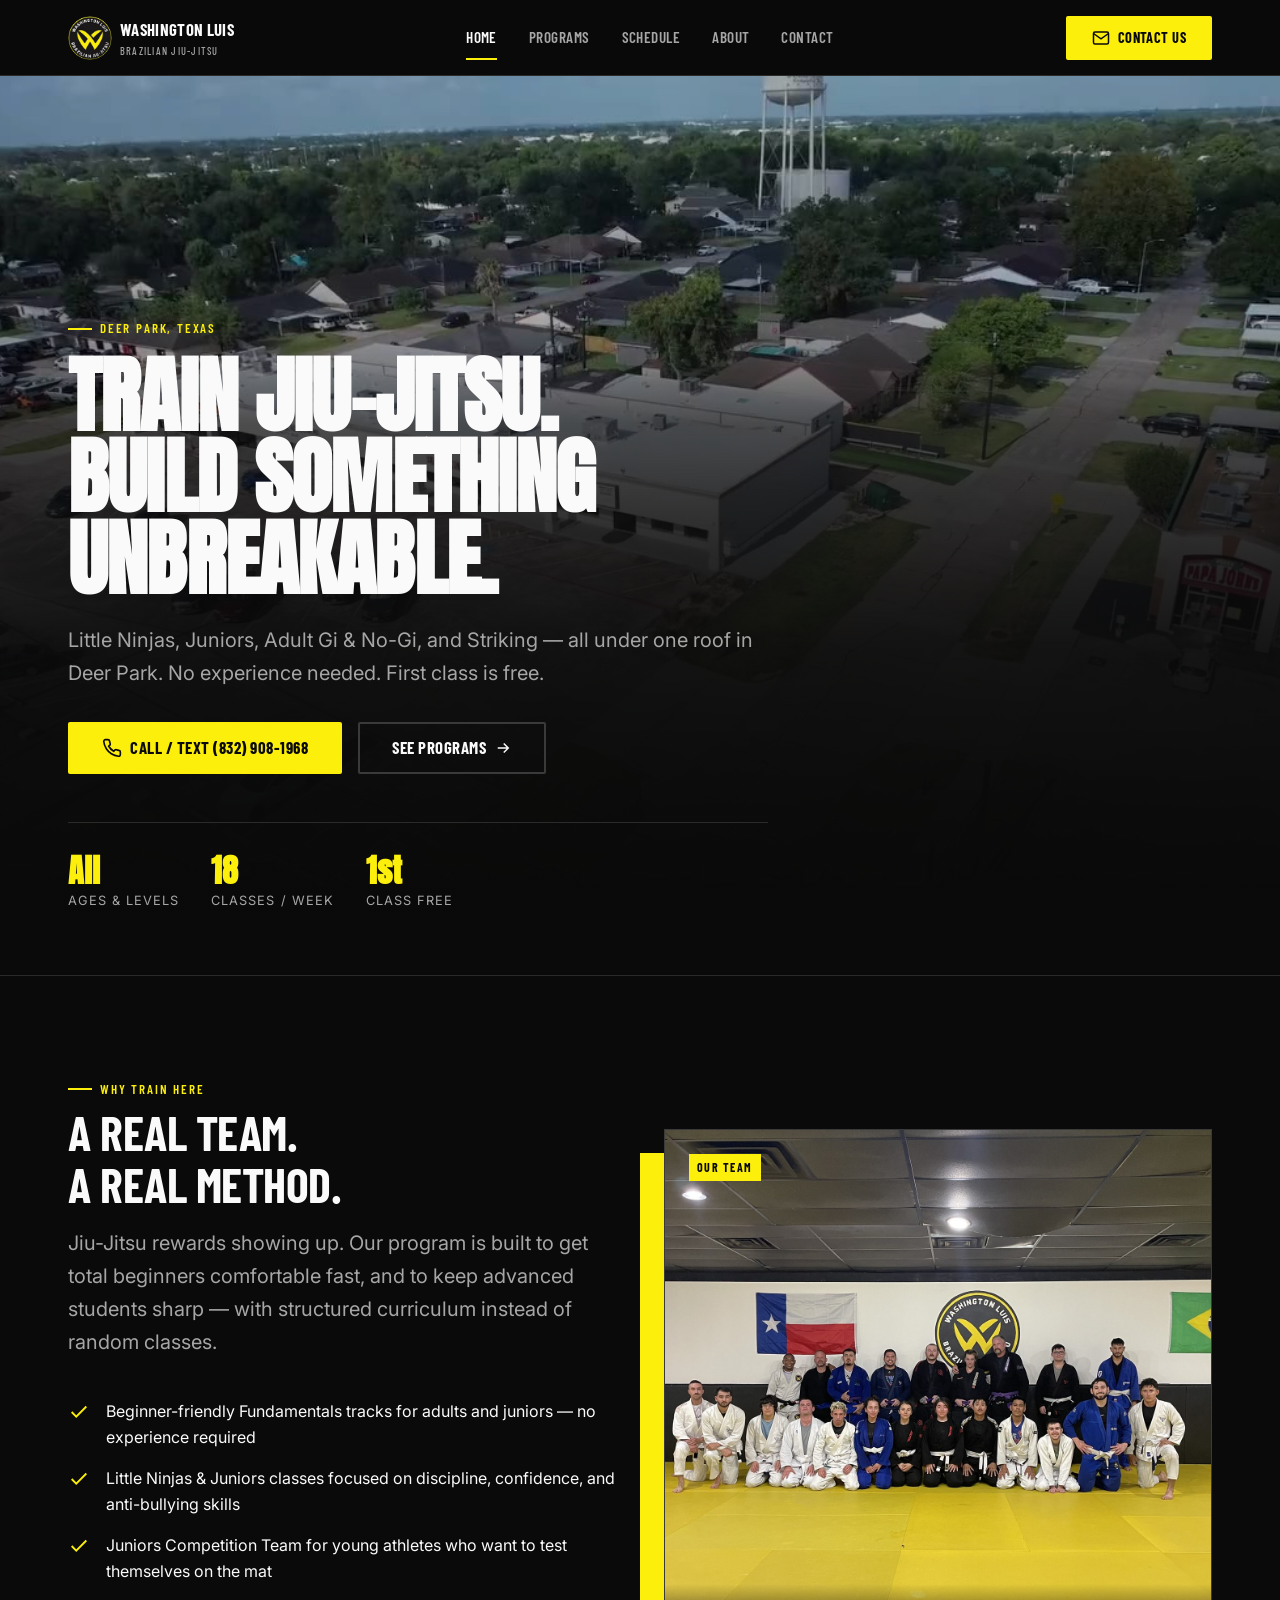
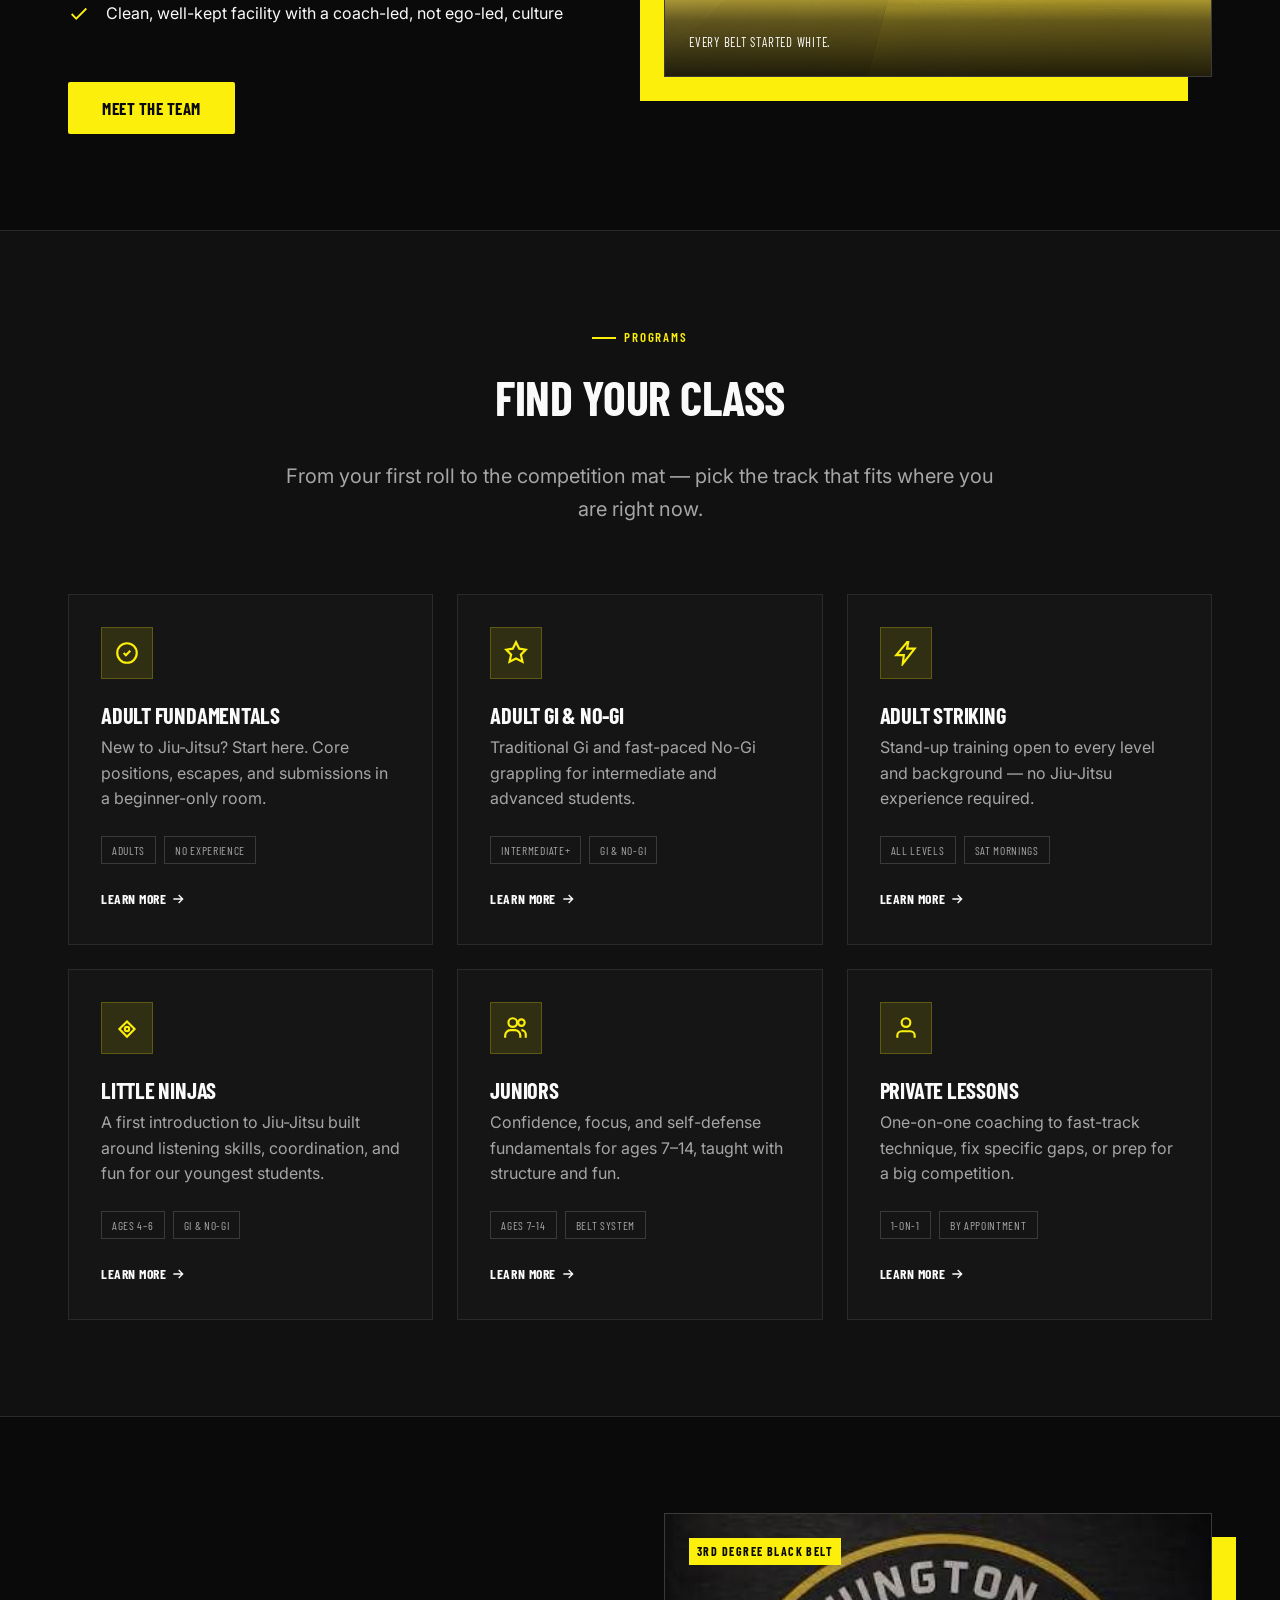
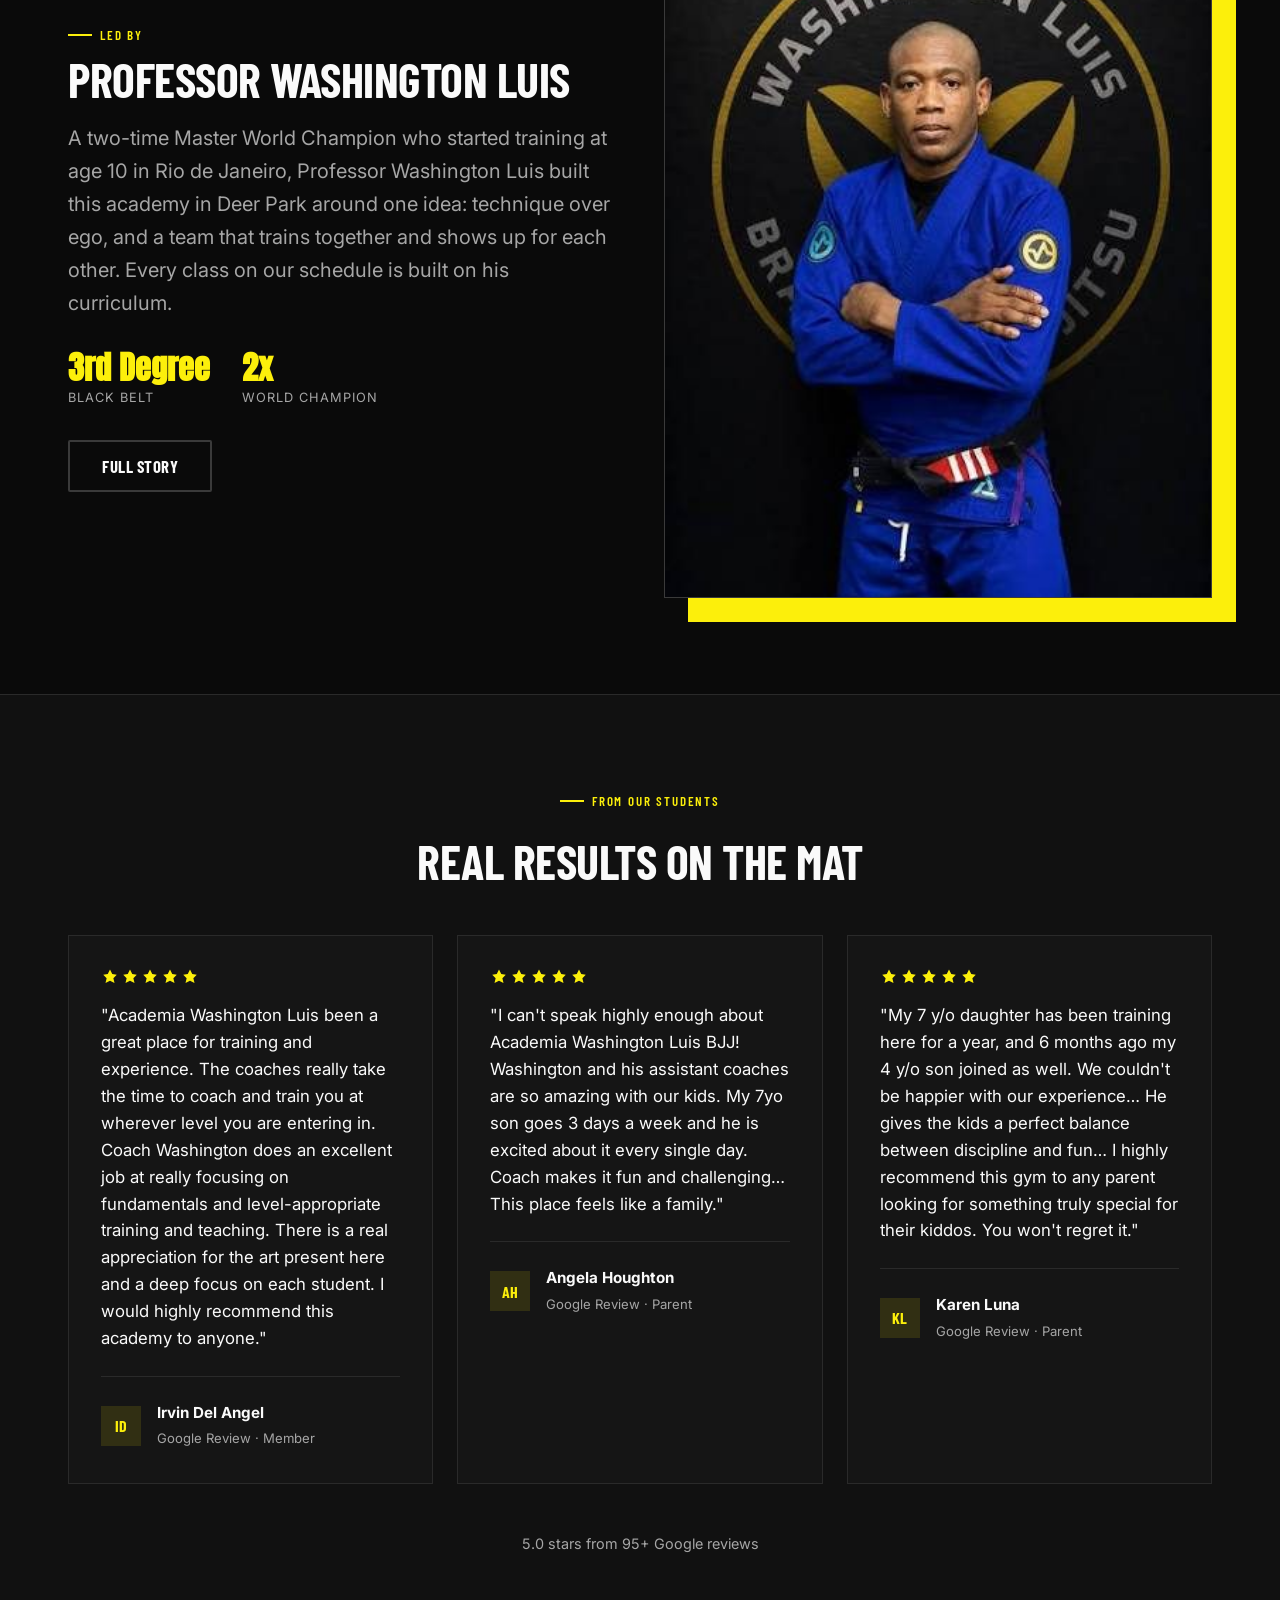
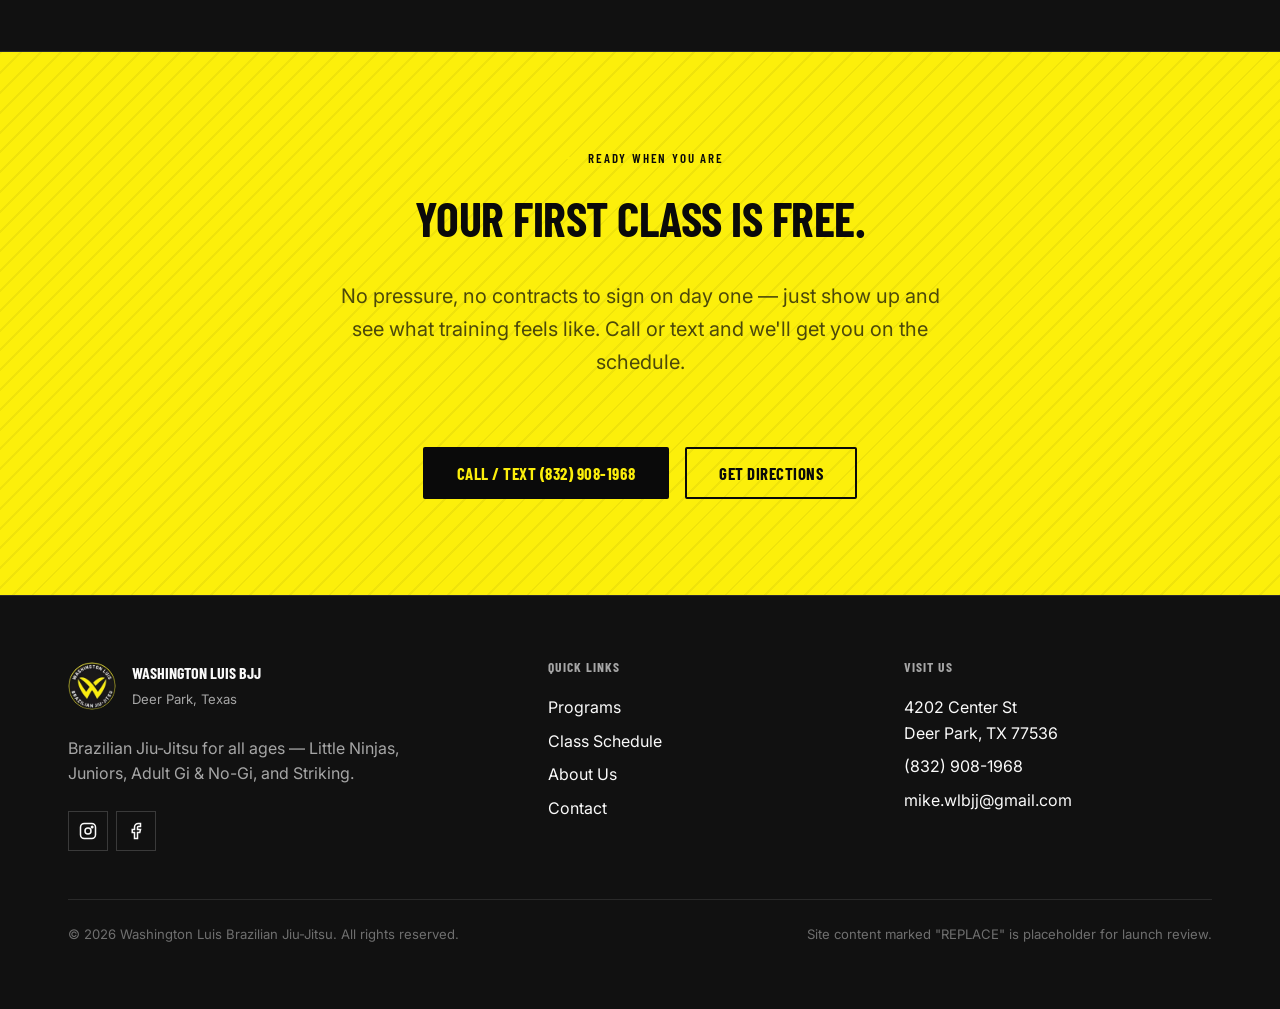
==== index.html @ 71bfc99d "Update site-wide contact info to new phone/email Replace (346) 614-1346 and washingtonluisbjj@gmail." ====
<!doctype html>
<html lang="en">
<head>
<meta charset="UTF-8">
<meta name="viewport" content="width=device-width, initial-scale=1">
<title>Washington Luis Brazilian Jiu-Jitsu | Deer Park, TX</title>
<meta name="description" content="Brazilian Jiu-Jitsu for all ages in Deer Park, TX. Little Ninjas, Juniors, Adult Gi &amp; No-Gi, and Striking. Your first class is free — call or text to reserve your spot.">
<meta property="og:title" content="Washington Luis Brazilian Jiu-Jitsu | Deer Park, TX">
<meta property="og:description" content="Real technique, real community. Little Ninjas, Juniors, Adult Gi &amp; No-Gi, and Striking in Deer Park, TX.">
<meta property="og:type" content="website">
<meta property="og:image" content="assets/og-image.jpg">
<meta name="twitter:card" content="summary_large_image">
<link rel="icon" href="assets/favicon.ico" sizes="any">
<link rel="icon" type="image/png" sizes="32x32" href="assets/favicon-32x32.png">
<link rel="icon" type="image/png" sizes="16x16" href="assets/favicon-16x16.png">
<link rel="apple-touch-icon" href="assets/apple-touch-icon.png">
<link rel="manifest" href="site.webmanifest">
<link rel="preconnect" href="https://fonts.googleapis.com">
<link rel="preconnect" href="https://fonts.gstatic.com" crossorigin>
<link rel="stylesheet" href="css/styles.css?v=17">
<script type="application/ld+json">
{
  "@context": "https://schema.org",
  "@type": "SportsActivityLocation",
  "additionalType": "https://schema.org/ExerciseGym",
  "name": "Washington Luis Brazilian Jiu-Jitsu",
  "image": "https://www.washingtonluisbjj.com/assets/og-image.jpg",
  "url": "https://www.washingtonluisbjj.com/",
  "telephone": "+1-832-908-1968",
  "email": "mike.wlbjj@gmail.com",
  "priceRange": "$$",
  "address": {
    "@type": "PostalAddress",
    "streetAddress": "4202 Center St",
    "addressLocality": "Deer Park",
    "addressRegion": "TX",
    "postalCode": "77536",
    "addressCountry": "US"
  },
  "sameAs": []
}
</script>
<!-- GA4 ANALYTICS: add your Measurement ID and uncomment to activate.
<script async src="https://www.googletagmanager.com/gtag/js?id=G-XXXXXXXXXX"></script>
<script>
  window.dataLayer = window.dataLayer || [];
  function gtag(){dataLayer.push(arguments);}
  gtag('js', new Date());
  gtag('config', 'G-XXXXXXXXXX');
</script>
-->
</head>
<body>
<a class="skip-link" href="#main">Skip to content</a>

<!-- ============ HEADER ============ -->
<header class="site-header">
  <div class="container">
    <a class="brand" href="index.html">
      <img src="assets/logo-nav.png" alt="Washington Luis Brazilian Jiu-Jitsu logo">
      <span>Washington Luis<span class="brand-sub">Brazilian Jiu-Jitsu</span></span>
    </a>

    <nav class="nav-links" aria-label="Primary">
      <a href="index.html">Home</a>
      <a href="programs.html">Programs</a>
      <a href="schedule.html">Schedule</a>
      <a href="about.html">About</a>
      <a href="contact.html">Contact</a>
    </nav>

    <div class="header-cta">
      <a class="btn btn-primary btn-sm" href="contact.html">
        <svg viewBox="0 0 24 24" fill="none" stroke="currentColor" stroke-width="2" width="18" height="18"><rect x="2" y="4" width="20" height="16" rx="2"/><path d="m22 6-10 7L2 6"/></svg>
        Contact Us
      </a>
    </div>

    <button class="nav-toggle" aria-label="Open menu" aria-expanded="false" aria-controls="mobile-nav">
      <svg viewBox="0 0 24 24" fill="none" stroke="currentColor" stroke-width="2" width="22" height="22"><line x1="4" y1="7" x2="20" y2="7"/><line x1="4" y1="12" x2="20" y2="12"/><line x1="4" y1="17" x2="20" y2="17"/></svg>
    </button>
  </div>
</header>

<nav class="mobile-nav" id="mobile-nav" aria-label="Mobile">
  <a href="index.html">Home</a>
  <a href="programs.html">Programs</a>
  <a href="schedule.html">Schedule</a>
  <a href="about.html">About</a>
  <a href="contact.html">Contact</a>
  <a class="btn btn-primary btn-block" href="tel:+18329081968">Call / Text Now</a>
</nav>

<main id="main">

  <!-- ============ HERO — full-bleed background video, above the fold ============ -->
  <section class="hero">
    <video
      id="hero-video"
      class="hero-video-el"
      autoplay
      muted
      loop
      playsinline
      preload="auto"
      poster="assets/hero-poster.jpg"
      aria-hidden="true">
      <source src="assets/hero-loop.mp4" type="video/mp4">
    </video>
    <div class="hero-tint" aria-hidden="true"></div>
    <div class="hero-scrim" aria-hidden="true"></div>

    <div class="container hero-inner">
      <div class="hero-copy">
        <span class="eyebrow">Deer Park, Texas</span>
        <h1 class="h-display">Train Jiu-Jitsu.<br>Build Something<br>Unbreakable.</h1>
        <p class="lede">Little Ninjas, Juniors, Adult Gi &amp; No-Gi, and Striking — all under one roof in Deer Park. No experience needed. First class is free.</p>
        <div class="hero-actions">
          <a class="btn btn-primary" href="tel:+18329081968">
            <svg viewBox="0 0 24 24" fill="none" stroke="currentColor" stroke-width="2" width="20" height="20"><path d="M22 16.92v3a2 2 0 0 1-2.18 2 19.79 19.79 0 0 1-8.63-3.07 19.5 19.5 0 0 1-6-6 19.79 19.79 0 0 1-3.07-8.67A2 2 0 0 1 4.11 2h3a2 2 0 0 1 2 1.72c.127.96.362 1.903.7 2.81a2 2 0 0 1-.45 2.11L8.09 9.91a16 16 0 0 0 6 6l1.27-1.27a2 2 0 0 1 2.11-.45c.907.338 1.85.573 2.81.7A2 2 0 0 1 22 16.92z"/></svg>
            Call / Text (832) 908-1968
          </a>
          <a class="btn btn-outline" href="programs.html">
            See Programs
            <svg viewBox="0 0 24 24" fill="none" stroke="currentColor" stroke-width="2" width="18" height="18"><path d="M5 12h14M13 6l6 6-6 6"/></svg>
          </a>
        </div>

        <div class="hero-trust">
          <div class="stat"><b>All</b><span>Ages &amp; Levels</span></div>
          <div class="stat"><b data-count="18">0</b><span>Classes / Week</span></div>
          <div class="stat"><b>1st</b><span>Class Free</span></div>
        </div>
      </div>
    </div>
  </section>

  <!-- ============ WHY WLBJJ ============ -->
  <section>
    <div class="container split">
      <div data-reveal>
        <span class="eyebrow">Why Train Here</span>
        <h2 class="h-section mt-2">A Real Team.<br>A Real Method.</h2>
        <p class="lede mt-3">Jiu-Jitsu rewards showing up. Our program is built to get total beginners comfortable fast, and to keep advanced students sharp — with structured curriculum instead of random classes.</p>
        <ul class="check-list mt-5">
          <li>
            <svg viewBox="0 0 24 24" fill="none" stroke="currentColor" stroke-width="2"><path d="M20 6L9 17l-5-5"/></svg>
            <span>Beginner-friendly Fundamentals tracks for adults and juniors — no experience required</span>
          </li>
          <li>
            <svg viewBox="0 0 24 24" fill="none" stroke="currentColor" stroke-width="2"><path d="M20 6L9 17l-5-5"/></svg>
            <span>Little Ninjas &amp; Juniors classes focused on discipline, confidence, and anti-bullying skills</span>
          </li>
          <li>
            <svg viewBox="0 0 24 24" fill="none" stroke="currentColor" stroke-width="2"><path d="M20 6L9 17l-5-5"/></svg>
            <span>Juniors Competition Team for young athletes who want to test themselves on the mat</span>
          </li>
          <li>
            <svg viewBox="0 0 24 24" fill="none" stroke="currentColor" stroke-width="2"><path d="M20 6L9 17l-5-5"/></svg>
            <span>Clean, well-kept facility with a coach-led, not ego-led, culture</span>
          </li>
        </ul>
        <a class="btn btn-primary mt-6" href="about.html">Meet the Team</a>
      </div>

      <div class="hero-poster" data-reveal style="aspect-ratio:1/1;box-shadow:-24px 24px 0 0 var(--color-yellow);padding:0;overflow:hidden;">
        <img src="assets/adult-class-group.jpg" alt="The Washington Luis Brazilian Jiu-Jitsu team, students and coaches together on the mat" style="width:100%;height:100%;object-fit:cover;object-position:top center;">
        <span class="poster-tag" style="position:absolute;">Our Team</span>
        <span class="poster-caption" style="position:absolute;">Every belt started white.</span>
      </div>
    </div>
  </section>

  <!-- ============ PROGRAMS PREVIEW ============ -->
  <section class="section-alt">
    <div class="container">
      <div class="section-head center" data-reveal>
        <span class="eyebrow">Programs</span>
        <h2 class="h-section">Find Your Class</h2>
        <p class="lede">From your first roll to the competition mat — pick the track that fits where you are right now.</p>
      </div>

      <div class="card-grid cols-3" data-reveal-group>
        <article class="info-card" data-reveal>
          <div class="card-icon">
            <svg viewBox="0 0 24 24" fill="none" stroke="currentColor" stroke-width="2"><path d="M9 12l2 2 4-4"/><circle cx="12" cy="12" r="9"/></svg>
          </div>
          <h3 class="h-card">Adult Fundamentals</h3>
          <p>New to Jiu-Jitsu? Start here. Core positions, escapes, and submissions in a beginner-only room.</p>
          <div class="card-meta"><span class="tag">Adults</span><span class="tag">No Experience</span></div>
          <a class="card-link stretched" href="programs.html#adult-fundamentals">Learn more
            <svg viewBox="0 0 24 24" fill="none" stroke="currentColor" stroke-width="2"><path d="M5 12h14M13 6l6 6-6 6"/></svg>
          </a>
        </article>

        <article class="info-card" data-reveal>
          <div class="card-icon">
            <svg viewBox="0 0 24 24" fill="none" stroke="currentColor" stroke-width="2"><path d="M12 2l3 6 6 1-4.5 4.5L18 20l-6-3-6 3 1.5-6.5L3 9l6-1 3-6z"/></svg>
          </div>
          <h3 class="h-card">Adult Gi &amp; No-Gi</h3>
          <p>Traditional Gi and fast-paced No-Gi grappling for intermediate and advanced students.</p>
          <div class="card-meta"><span class="tag">Intermediate+</span><span class="tag">Gi &amp; No-Gi</span></div>
          <a class="card-link stretched" href="programs.html#adult">Learn more
            <svg viewBox="0 0 24 24" fill="none" stroke="currentColor" stroke-width="2"><path d="M5 12h14M13 6l6 6-6 6"/></svg>
          </a>
        </article>

        <article class="info-card" data-reveal>
          <div class="card-icon">
            <svg viewBox="0 0 24 24" fill="none" stroke="currentColor" stroke-width="2"><path d="M13 2L3 14h7l-1 8 11-14h-7l1-6z"/></svg>
          </div>
          <h3 class="h-card">Adult Striking</h3>
          <p>Stand-up training open to every level and background &mdash; no Jiu-Jitsu experience required.</p>
          <div class="card-meta"><span class="tag">All Levels</span><span class="tag">Sat Mornings</span></div>
          <a class="card-link stretched" href="programs.html#striking">Learn more
            <svg viewBox="0 0 24 24" fill="none" stroke="currentColor" stroke-width="2"><path d="M5 12h14M13 6l6 6-6 6"/></svg>
          </a>
        </article>

        <article class="info-card" data-reveal>
          <div class="card-icon">
            <svg viewBox="0 0 24 24" fill="none" stroke="currentColor" stroke-width="2"><path d="M12 20l-7-7 7-7 7 7-7 7z"/><circle cx="12" cy="13" r="2"/></svg>
          </div>
          <h3 class="h-card">Little Ninjas</h3>
          <p>A first introduction to Jiu-Jitsu built around listening skills, coordination, and fun for our youngest students.</p>
          <div class="card-meta"><span class="tag">Ages 4&ndash;6</span><span class="tag">Gi &amp; No-Gi</span></div>
          <a class="card-link stretched" href="programs.html#little-ninjas">Learn more
            <svg viewBox="0 0 24 24" fill="none" stroke="currentColor" stroke-width="2"><path d="M5 12h14M13 6l6 6-6 6"/></svg>
          </a>
        </article>

        <article class="info-card" data-reveal>
          <div class="card-icon">
            <svg viewBox="0 0 24 24" fill="none" stroke="currentColor" stroke-width="2"><circle cx="9" cy="7" r="4"/><circle cx="17" cy="7" r="3"/><path d="M2 21v-2a5 5 0 0 1 5-5h4a5 5 0 0 1 5 5v2"/><path d="M17 14a4 4 0 0 1 4 4v3"/></svg>
          </div>
          <h3 class="h-card">Juniors</h3>
          <p>Confidence, focus, and self-defense fundamentals for ages 7&ndash;14, taught with structure and fun.</p>
          <div class="card-meta"><span class="tag">Ages 7&ndash;14</span><span class="tag">Belt System</span></div>
          <a class="card-link stretched" href="programs.html#juniors">Learn more
            <svg viewBox="0 0 24 24" fill="none" stroke="currentColor" stroke-width="2"><path d="M5 12h14M13 6l6 6-6 6"/></svg>
          </a>
        </article>

        <article class="info-card" data-reveal>
          <div class="card-icon">
            <svg viewBox="0 0 24 24" fill="none" stroke="currentColor" stroke-width="2"><path d="M20 21v-2a4 4 0 0 0-4-4H8a4 4 0 0 0-4 4v2"/><circle cx="12" cy="7" r="4"/></svg>
          </div>
          <h3 class="h-card">Private Lessons</h3>
          <p>One-on-one coaching to fast-track technique, fix specific gaps, or prep for a big competition.</p>
          <div class="card-meta"><span class="tag">1-on-1</span><span class="tag">By Appointment</span></div>
          <a class="card-link stretched" href="programs.html#private">Learn more
            <svg viewBox="0 0 24 24" fill="none" stroke="currentColor" stroke-width="2"><path d="M5 12h14M13 6l6 6-6 6"/></svg>
          </a>
        </article>
      </div>
    </div>
  </section>

  <!-- ============ INSTRUCTOR SPOTLIGHT ============ -->
  <section>
    <div class="container split reverse">
      <div class="hero-poster" data-reveal style="aspect-ratio:4/5;box-shadow:24px 24px 0 0 var(--color-yellow);padding:0;overflow:hidden;">
        <img src="assets/instructor-washington-luis.jpg" alt="Professor Washington Luis, head instructor and founder of Washington Luis Brazilian Jiu-Jitsu" style="width:100%;height:100%;object-fit:cover;object-position:top center;">
        <span class="poster-tag" style="position:absolute;">3rd Degree Black Belt</span>
      </div>
      <div data-reveal>
        <span class="eyebrow">Led By</span>
        <h2 class="h-section mt-2">Professor Washington Luis</h2>
        <p class="lede mt-3">A two-time Master World Champion who started training at age 10 in Rio de Janeiro, Professor Washington Luis built this academy in Deer Park around one idea: technique over ego, and a team that trains together and shows up for each other. Every class on our schedule is built on his curriculum.</p>
        <div class="hero-trust" style="border-top:none;padding-top:0;margin-top:var(--space-5);">
          <div class="stat"><b>3rd Degree</b><span>Black Belt</span></div>
          <div class="stat"><b>2x</b><span>World Champion</span></div>
        </div>
        <a class="btn btn-outline mt-5" href="about.html">Full Story</a>
      </div>
    </div>
  </section>

  <!-- ============ TESTIMONIALS ============ -->
  <section class="section-alt">
    <div class="container">
      <div class="section-head center" data-reveal>
        <span class="eyebrow">From Our Students</span>
        <h2 class="h-section">Real Results On The Mat</h2>
      </div>

      <div class="card-grid cols-3" data-reveal-group>
        <div class="testimonial" data-reveal>
          <div class="stars" aria-hidden="true">
            <svg viewBox="0 0 24 24" fill="currentColor"><path d="M12 2l3 6 6 1-4.5 4.5L18 20l-6-3-6 3 1.5-6.5L3 9l6-1 3-6z"/></svg>
            <svg viewBox="0 0 24 24" fill="currentColor"><path d="M12 2l3 6 6 1-4.5 4.5L18 20l-6-3-6 3 1.5-6.5L3 9l6-1 3-6z"/></svg>
            <svg viewBox="0 0 24 24" fill="currentColor"><path d="M12 2l3 6 6 1-4.5 4.5L18 20l-6-3-6 3 1.5-6.5L3 9l6-1 3-6z"/></svg>
            <svg viewBox="0 0 24 24" fill="currentColor"><path d="M12 2l3 6 6 1-4.5 4.5L18 20l-6-3-6 3 1.5-6.5L3 9l6-1 3-6z"/></svg>
            <svg viewBox="0 0 24 24" fill="currentColor"><path d="M12 2l3 6 6 1-4.5 4.5L18 20l-6-3-6 3 1.5-6.5L3 9l6-1 3-6z"/></svg>
          </div>
          <blockquote>"Academia Washington Luis been a great place for training and experience. The coaches really take the time to coach and train you at wherever level you are entering in. Coach Washington does an excellent job at really focusing on fundamentals and level-appropriate training and teaching. There is a real appreciation for the art present here and a deep focus on each student. I would highly recommend this academy to anyone."</blockquote>
          <div class="author">
            <div class="avatar">ID</div>
            <div><b>Irvin Del Angel</b><span>Google Review &middot; Member</span></div>
          </div>
        </div>

        <div class="testimonial" data-reveal>
          <div class="stars" aria-hidden="true">
            <svg viewBox="0 0 24 24" fill="currentColor"><path d="M12 2l3 6 6 1-4.5 4.5L18 20l-6-3-6 3 1.5-6.5L3 9l6-1 3-6z"/></svg>
            <svg viewBox="0 0 24 24" fill="currentColor"><path d="M12 2l3 6 6 1-4.5 4.5L18 20l-6-3-6 3 1.5-6.5L3 9l6-1 3-6z"/></svg>
            <svg viewBox="0 0 24 24" fill="currentColor"><path d="M12 2l3 6 6 1-4.5 4.5L18 20l-6-3-6 3 1.5-6.5L3 9l6-1 3-6z"/></svg>
            <svg viewBox="0 0 24 24" fill="currentColor"><path d="M12 2l3 6 6 1-4.5 4.5L18 20l-6-3-6 3 1.5-6.5L3 9l6-1 3-6z"/></svg>
            <svg viewBox="0 0 24 24" fill="currentColor"><path d="M12 2l3 6 6 1-4.5 4.5L18 20l-6-3-6 3 1.5-6.5L3 9l6-1 3-6z"/></svg>
          </div>
          <blockquote>"I can't speak highly enough about Academia Washington Luis BJJ! Washington and his assistant coaches are so amazing with our kids. My 7yo son goes 3 days a week and he is excited about it every single day. Coach makes it fun and challenging&hellip; This place feels like a family."</blockquote>
          <div class="author">
            <div class="avatar">AH</div>
            <div><b>Angela Houghton</b><span>Google Review &middot; Parent</span></div>
          </div>
        </div>

        <div class="testimonial" data-reveal>
          <div class="stars" aria-hidden="true">
            <svg viewBox="0 0 24 24" fill="currentColor"><path d="M12 2l3 6 6 1-4.5 4.5L18 20l-6-3-6 3 1.5-6.5L3 9l6-1 3-6z"/></svg>
            <svg viewBox="0 0 24 24" fill="currentColor"><path d="M12 2l3 6 6 1-4.5 4.5L18 20l-6-3-6 3 1.5-6.5L3 9l6-1 3-6z"/></svg>
            <svg viewBox="0 0 24 24" fill="currentColor"><path d="M12 2l3 6 6 1-4.5 4.5L18 20l-6-3-6 3 1.5-6.5L3 9l6-1 3-6z"/></svg>
            <svg viewBox="0 0 24 24" fill="currentColor"><path d="M12 2l3 6 6 1-4.5 4.5L18 20l-6-3-6 3 1.5-6.5L3 9l6-1 3-6z"/></svg>
            <svg viewBox="0 0 24 24" fill="currentColor"><path d="M12 2l3 6 6 1-4.5 4.5L18 20l-6-3-6 3 1.5-6.5L3 9l6-1 3-6z"/></svg>
          </div>
          <blockquote>"My 7 y/o daughter has been training here for a year, and 6 months ago my 4 y/o son joined as well. We couldn't be happier with our experience&hellip; He gives the kids a perfect balance between discipline and fun&hellip; I highly recommend this gym to any parent looking for something truly special for their kiddos. You won't regret it."</blockquote>
          <div class="author">
            <div class="avatar">KL</div>
            <div><b>Karen Luna</b><span>Google Review &middot; Parent</span></div>
          </div>
        </div>
      </div>

      <div class="flex items-center gap-2 mt-6" style="justify-content:center;">
        <span class="text-muted" style="font-size:0.9rem;">5.0 stars from 95+ Google reviews</span>
      </div>
    </div>
  </section>

  <!-- ============ FINAL CTA ============ -->
  <section class="cta-band">
    <div class="container section-head center" data-reveal>
      <span class="eyebrow" style="color:#0A0A0A">Ready When You Are</span>
      <h2 class="h-section">Your First Class Is Free.</h2>
      <p class="lede">No pressure, no contracts to sign on day one — just show up and see what training feels like. Call or text and we'll get you on the schedule.</p>
      <div class="hero-actions" style="justify-content:center">
        <a class="btn btn-primary" href="tel:+18329081968">Call / Text (832) 908-1968</a>
        <a class="btn btn-outline" href="contact.html">Get Directions</a>
      </div>
    </div>
  </section>

</main>

<!-- ============ FOOTER ============ -->
<footer class="site-footer">
  <div class="container">
    <div class="footer-grid">
      <div>
        <div class="footer-brand">
          <img src="assets/logo-nav.png" alt="Washington Luis Brazilian Jiu-Jitsu logo">
          <div>
            <b>Washington Luis BJJ</b>
            <span>Deer Park, Texas</span>
          </div>
        </div>
        <p class="text-muted mt-4" style="max-width:36ch;">Brazilian Jiu-Jitsu for all ages — Little Ninjas, Juniors, Adult Gi &amp; No-Gi, and Striking.</p>
        <div class="social-row mt-4">
          <a href="https://www.instagram.com/academy_wlbjj/" target="_blank" rel="noopener" aria-label="Instagram"><svg viewBox="0 0 24 24" fill="none" stroke="currentColor" stroke-width="2"><rect x="2" y="2" width="20" height="20" rx="5"/><circle cx="12" cy="12" r="4"/><circle cx="17.5" cy="6.5" r="1"/></svg></a>
          <!-- REPLACE: link real Facebook profile -->
          <a href="#" aria-label="Facebook"><svg viewBox="0 0 24 24" fill="none" stroke="currentColor" stroke-width="2"><path d="M18 2h-3a5 5 0 0 0-5 5v3H7v4h3v8h4v-8h3l1-4h-4V7a1 1 0 0 1 1-1h3z"/></svg></a>
        </div>
      </div>

      <div class="footer-col">
        <h4>Quick Links</h4>
        <ul>
          <li><a href="programs.html">Programs</a></li>
          <li><a href="schedule.html">Class Schedule</a></li>
          <li><a href="about.html">About Us</a></li>
          <li><a href="contact.html">Contact</a></li>
        </ul>
      </div>

      <div class="footer-col">
        <h4>Visit Us</h4>
        <ul>
          <li>4202 Center St<br>Deer Park, TX 77536</li>
          <li><a href="tel:+18329081968">(832) 908-1968</a></li>
          <li><a href="mailto:mike.wlbjj@gmail.com">mike.wlbjj@gmail.com</a></li>
        </ul>
      </div>
    </div>

    <div class="footer-bottom">
      <span>&copy; <span id="year">2026</span> Washington Luis Brazilian Jiu-Jitsu. All rights reserved.</span>
      <span>Site content marked "REPLACE" is placeholder for launch review.</span>
    </div>
  </div>
</footer>

<div class="mobile-cta-bar">
  <a href="tel:+18329081968">
    <svg viewBox="0 0 24 24" fill="none" stroke="currentColor" stroke-width="2" width="18" height="18"><path d="M22 16.92v3a2 2 0 0 1-2.18 2 19.79 19.79 0 0 1-8.63-3.07 19.5 19.5 0 0 1-6-6 19.79 19.79 0 0 1-3.07-8.67A2 2 0 0 1 4.11 2h3a2 2 0 0 1 2 1.72c.127.96.362 1.903.7 2.81a2 2 0 0 1-.45 2.11L8.09 9.91a16 16 0 0 0 6 6l1.27-1.27a2 2 0 0 1 2.11-.45c.907.338 1.85.573 2.81.7A2 2 0 0 1 22 16.92z"/></svg>
    Call
  </a>
  <a class="is-primary" href="sms:+18329081968">
    <svg viewBox="0 0 24 24" fill="none" stroke="currentColor" stroke-width="2" width="18" height="18"><path d="M21 15a2 2 0 0 1-2 2H7l-4 4V5a2 2 0 0 1 2-2h14a2 2 0 0 1 2 2z"/></svg>
    Text Us
  </a>
</div>

<script src="js/main.js?v=8"></script>
</body>
</html>
---- css/styles.css ----
/* ==========================================================================
   Washington Luis Brazilian Jiu-Jitsu — Design System
   Style: Poster Editorial (near-black + brand yellow + warm white)
   Brand colors sampled directly from the client's logo
   ========================================================================== */

@import url('https://fonts.googleapis.com/css2?family=Anton&family=Barlow+Condensed:wght@500;600;700&family=Inter:wght@400;500;600;700&display=swap');

:root {
  /* --- Brand (sampled from logo) --- */
  --color-yellow: #FCEF0B;
  --color-yellow-hover: #E0D400;
  --color-yellow-soft: rgba(252, 239, 11, 0.12);
  --color-yellow-soft-strong: rgba(252, 239, 11, 0.22);

  /* --- Neutrals --- */
  --color-bg: #0A0A0A;
  --color-bg-alt: #111111;
  --color-card: #151515;
  --color-card-hover: #1B1B1B;
  --color-border: #2A2A2A;
  --color-border-strong: #3A3A3A;
  --color-fg: #FAFAFA;
  --color-fg-muted: #A6A6A6;
  --color-fg-faint: #6F6F6F;
  --color-white: #FFFFFF;

  /* --- Semantic --- */
  --color-destructive: #EF4444;
  --color-success: #22C55E;

  /* --- Typography --- */
  --font-display: 'Anton', 'Arial Narrow', sans-serif;
  --font-heading: 'Barlow Condensed', 'Arial Narrow', sans-serif;
  --font-body: 'Inter', -apple-system, BlinkMacSystemFont, sans-serif;

  /* --- Spacing (standard density) --- */
  --space-1: 4px;
  --space-2: 8px;
  --space-3: 16px;
  --space-4: 24px;
  --space-5: 32px;
  --space-6: 48px;
  --space-7: 64px;
  --space-8: 96px;

  /* --- Radius (poster-sharp, minimal rounding) --- */
  --radius-sm: 2px;
  --radius-md: 4px;

  /* --- Motion --- */
  --ease-out: cubic-bezier(0.16, 1, 0.3, 1);
  --duration-fast: 180ms;
  --duration-base: 280ms;
  --duration-slow: 400ms;

  /* --- Layout --- */
  --container-max: 1240px;
  --header-h: 76px;
}

/* ==========================================================================
   Reset / base
   ========================================================================== */

*, *::before, *::after { box-sizing: border-box; }
html { scroll-behavior: smooth; }
@media (prefers-reduced-motion: reduce) {
  html { scroll-behavior: auto; }
  *, *::before, *::after {
    animation-duration: 0.01ms !important;
    animation-iteration-count: 1 !important;
    transition-duration: 0.01ms !important;
    scroll-behavior: auto !important;
  }
}

body {
  margin: 0;
  background: var(--color-bg);
  color: var(--color-fg);
  font-family: var(--font-body);
  font-size: 16px;
  line-height: 1.6;
  -webkit-font-smoothing: antialiased;
}

img { max-width: 100%; display: block; }
a { color: inherit; text-decoration: none; }
ul { list-style: none; margin: 0; padding: 0; }
button { font: inherit; cursor: pointer; }

h1, h2, h3, h4 {
  margin: 0;
  font-family: var(--font-heading);
  font-weight: 700;
  line-height: 1.08;
  letter-spacing: -0.01em;
}

.container {
  width: 100%;
  max-width: var(--container-max);
  margin-inline: auto;
  padding-inline: var(--space-4);
}

@media (min-width: 768px) {
  .container { padding-inline: var(--space-6); }
}

section { padding-block: var(--space-7); }
@media (min-width: 1024px) { section { padding-block: var(--space-8); } }

/* Focus visibility — never remove */
:focus-visible {
  outline: 2px solid var(--color-yellow);
  outline-offset: 2px;
}

/* ==========================================================================
   Typography scale
   ========================================================================== */

.eyebrow {
  display: inline-flex;
  align-items: center;
  gap: var(--space-2);
  font-family: var(--font-heading);
  font-weight: 600;
  font-size: 13px;
  letter-spacing: 0.14em;
  text-transform: uppercase;
  color: var(--color-yellow);
}
.eyebrow::before {
  content: '';
  width: 24px;
  height: 2px;
  background: var(--color-yellow);
}

.h-display {
  font-family: var(--font-display);
  text-transform: uppercase;
  letter-spacing: -0.01em;
  font-size: clamp(2.6rem, 6vw + 1rem, 5.2rem);
  line-height: 0.98;
}

.h-section {
  font-size: clamp(1.9rem, 3.2vw + 1rem, 3rem);
  text-transform: uppercase;
}

.h-card {
  font-size: 1.4rem;
  text-transform: uppercase;
}

.lede {
  font-size: clamp(1.05rem, 1.2vw + 0.6rem, 1.25rem);
  color: var(--color-fg-muted);
  max-width: 58ch;
  line-height: 1.65;
}

.text-muted { color: var(--color-fg-muted); }

/* ==========================================================================
   Buttons
   ========================================================================== */

.btn {
  display: inline-flex;
  align-items: center;
  justify-content: center;
  gap: var(--space-2);
  min-height: 52px;
  padding: 0 var(--space-5);
  font-family: var(--font-heading);
  font-weight: 700;
  font-size: 1.05rem;
  text-transform: uppercase;
  letter-spacing: 0.03em;
  border-radius: var(--radius-sm);
  border: 2px solid transparent;
  transition: transform var(--duration-fast) var(--ease-out),
              background-color var(--duration-fast) var(--ease-out),
              border-color var(--duration-fast) var(--ease-out),
              color var(--duration-fast) var(--ease-out),
              box-shadow var(--duration-fast) var(--ease-out);
  cursor: pointer;
  white-space: nowrap;
}
.btn:active { transform: translateY(1px); }

.btn-primary {
  background: var(--color-yellow);
  color: #0A0A0A;
  border-color: var(--color-yellow);
}
.btn-primary:hover {
  background: var(--color-yellow-hover);
  border-color: var(--color-yellow-hover);
  transform: translateY(-2px);
  box-shadow: 0 10px 24px rgba(252, 239, 11, 0.22);
}

.btn-outline {
  background: transparent;
  color: var(--color-fg);
  border-color: var(--color-border-strong);
}
.btn-outline:hover {
  border-color: var(--color-yellow);
  color: var(--color-yellow);
  transform: translateY(-2px);
}

.btn-sm { min-height: 44px; padding: 0 var(--space-4); font-size: 0.9rem; }
.btn-block { width: 100%; }

/* ==========================================================================
   Header / Nav
   ========================================================================== */

.site-header {
  position: sticky;
  top: 0;
  z-index: 100;
  height: var(--header-h);
  display: flex;
  align-items: center;
  background: rgba(10, 10, 10, 0.88);
  backdrop-filter: blur(10px);
  -webkit-backdrop-filter: blur(10px);
  border-bottom: 1px solid var(--color-border);
  transition: background-color var(--duration-base) var(--ease-out);
}

.site-header .container {
  display: flex;
  align-items: center;
  justify-content: space-between;
  gap: var(--space-4);
}

.brand {
  display: flex;
  align-items: center;
  gap: var(--space-2);
  font-family: var(--font-heading);
  font-weight: 700;
  font-size: 1.05rem;
  text-transform: uppercase;
  letter-spacing: 0.02em;
}
.brand img { width: 44px; height: 44px; border-radius: 50%; }
.brand .brand-sub { display: block; font-size: 0.65rem; color: var(--color-fg-muted); letter-spacing: 0.12em; font-weight: 500; }

.nav-links {
  display: none;
  align-items: center;
  gap: var(--space-5);
  font-family: var(--font-heading);
  font-weight: 600;
  font-size: 0.95rem;
  text-transform: uppercase;
  letter-spacing: 0.03em;
}
@media (min-width: 900px) { .nav-links { display: flex; } }

.nav-links a {
  position: relative;
  padding-block: var(--space-2);
  color: var(--color-fg-muted);
  transition: color var(--duration-fast) var(--ease-out);
}
.nav-links a:hover, .nav-links a[aria-current="page"] { color: var(--color-fg); }
.nav-links a::after {
  content: '';
  position: absolute;
  left: 0; right: 0; bottom: -2px;
  height: 2px;
  background: var(--color-yellow);
  transform: scaleX(0);
  transform-origin: left;
  transition: transform var(--duration-base) var(--ease-out);
}
.nav-links a:hover::after, .nav-links a[aria-current="page"]::after { transform: scaleX(1); }

.header-cta {
  display: none;
  align-items: center;
  gap: var(--space-3);
}
@media (min-width: 900px) { .header-cta { display: flex; } }

.nav-toggle {
  display: inline-flex;
  align-items: center;
  justify-content: center;
  width: 44px;
  height: 44px;
  background: transparent;
  border: 1px solid var(--color-border-strong);
  border-radius: var(--radius-sm);
  color: var(--color-fg);
}
@media (min-width: 900px) { .nav-toggle { display: none; } }

.mobile-nav {
  position: fixed;
  inset: var(--header-h) 0 0 0;
  z-index: 90;
  background: var(--color-bg);
  padding: var(--space-5) var(--space-4);
  display: flex;
  flex-direction: column;
  gap: var(--space-2);
  transform: translateX(100%);
  transition: transform var(--duration-base) var(--ease-out);
}
.mobile-nav.is-open { transform: translateX(0); }
.mobile-nav a {
  padding: var(--space-3) var(--space-2);
  font-family: var(--font-heading);
  font-size: 1.4rem;
  text-transform: uppercase;
  font-weight: 600;
  border-bottom: 1px solid var(--color-border);
}
.mobile-nav a[aria-current="page"] { color: var(--color-yellow); }
.mobile-nav .btn { margin-top: var(--space-4); }

/* Sticky mobile call bar — thumb-reachable primary CTA */
.mobile-cta-bar {
  position: fixed;
  left: 0; right: 0; bottom: 0;
  z-index: 95;
  display: flex;
  gap: 1px;
  background: var(--color-border);
  border-top: 1px solid var(--color-border);
}
@media (min-width: 900px) { .mobile-cta-bar { display: none; } }
.mobile-cta-bar a {
  flex: 1;
  display: flex;
  align-items: center;
  justify-content: center;
  gap: var(--space-2);
  min-height: 60px;
  background: var(--color-bg-alt);
  font-family: var(--font-heading);
  font-weight: 700;
  text-transform: uppercase;
  letter-spacing: 0.03em;
  font-size: 0.95rem;
}
.mobile-cta-bar a.is-primary { background: var(--color-yellow); color: #0A0A0A; }

/* ==========================================================================
   Hero
   ========================================================================== */

.hero {
  position: relative;
  min-height: 100vh;
  min-height: 100svh;
  display: flex;
  align-items: flex-end;
  overflow: hidden;
  background: #0A0A0A; /* shows instantly while the video buffers, and if it can't load at all */
  border-bottom: 1px solid var(--color-border);
  padding-block: 0; /* .hero-inner owns its own top/bottom spacing — the generic `section` rule would otherwise double it */
}

.hero-video-el {
  position: absolute;
  inset: 0;
  width: 100%;
  height: 100%;
  object-fit: cover;
  object-position: center 42%;
  z-index: 0;
  background: #0A0A0A;
}

/* Light overall tint for contrast — deliberately subtle so the video stays the focal element */
.hero-tint {
  position: absolute;
  inset: 0;
  z-index: 1;
  background: rgba(10, 10, 10, 0.16);
  pointer-events: none;
}

/* Scrim concentrated at the bottom, where the CTA sits, so the top ~2/3 of the video stays unobstructed */
.hero-scrim {
  position: absolute;
  inset: 0;
  z-index: 1;
  background: linear-gradient(
    180deg,
    rgba(10, 10, 10, 0) 0%,
    rgba(10, 10, 10, 0) 32%,
    rgba(10, 10, 10, 0.55) 66%,
    rgba(10, 10, 10, 1) 92%,
    rgba(10, 10, 10, 1) 100%
  );
  pointer-events: none;
}

.hero-inner {
  position: relative;
  z-index: 2;
  width: 100%;
  padding-top: var(--space-6);
  padding-bottom: var(--space-7);
}

.hero-copy {
  position: relative;
  z-index: 1;
  max-width: 700px;
}
/* Anchored to the text block's own height (not a % of viewport), so contrast holds
   on very tall mobile screens regardless of where the video's bright/dark areas land. */
.hero-copy::before {
  content: '';
  position: absolute;
  z-index: -1;
  left: -50vw;
  right: -50vw;
  top: -2.5rem;
  bottom: -3rem;
  background: linear-gradient(
    180deg,
    rgba(10, 10, 10, 0) 0%,
    rgba(10, 10, 10, 0.6) 22%,
    rgba(10, 10, 10, 0.88) 55%,
    rgba(10, 10, 10, 0.96) 100%
  );
  pointer-events: none;
}
.hero-copy .h-display { margin-top: var(--space-3); }
.hero-copy .lede { margin-top: var(--space-4); }

.hero-actions {
  display: flex;
  flex-wrap: wrap;
  gap: var(--space-3);
  margin-top: var(--space-5);
}

.hero-trust {
  display: flex;
  flex-wrap: wrap;
  gap: var(--space-5);
  margin-top: var(--space-6);
  padding-top: var(--space-5);
  border-top: 1px solid var(--color-border);
}
.hero-trust .stat b {
  display: block;
  font-family: var(--font-display);
  font-size: 2rem;
  color: var(--color-yellow);
  line-height: 1;
}
.hero-trust .stat span {
  display: block;
  margin-top: var(--space-1);
  font-size: 0.8rem;
  color: var(--color-fg-muted);
  text-transform: uppercase;
  letter-spacing: 0.08em;
}

/* Poster visual block — CSS-only "photo" substitute with depth */
.hero-poster {
  position: relative;
  aspect-ratio: 4 / 5;
  border: 1px solid var(--color-border-strong);
  background:
    repeating-linear-gradient(135deg, rgba(252,239,11,0.05) 0 2px, transparent 2px 10px),
    linear-gradient(155deg, #1B1B1B 0%, #0D0D0D 60%, #000 100%);
  display: flex;
  align-items: center;
  justify-content: center;
  box-shadow: 24px 24px 0 0 var(--color-yellow);
}
.hero-poster img {
  width: 62%;
  filter: drop-shadow(0 20px 40px rgba(0,0,0,0.6));
  transition: transform var(--duration-slow) var(--ease-out);
}
.hero-poster:hover img { transform: scale(1.05); }
.hero-poster .poster-tag {
  position: absolute;
  top: var(--space-4);
  left: var(--space-4);
  font-family: var(--font-heading);
  font-weight: 700;
  font-size: 0.75rem;
  letter-spacing: 0.12em;
  text-transform: uppercase;
  padding: var(--space-1) var(--space-2);
  background: var(--color-yellow);
  color: #0A0A0A;
}
.hero-poster .poster-caption {
  position: absolute;
  bottom: 0;
  left: 0;
  right: 0;
  font-family: var(--font-heading);
  text-transform: uppercase;
  font-size: 0.8rem;
  letter-spacing: 0.06em;
  color: #fff;
  background: linear-gradient(to top, rgba(0,0,0,0.85) 0%, rgba(0,0,0,0.55) 60%, transparent 100%);
  padding: var(--space-6) var(--space-4) var(--space-4);
}

/* ==========================================================================
   Cards — interactive program / info cards
   ========================================================================== */

.card-grid {
  display: grid;
  gap: var(--space-4);
  margin-top: var(--space-6);
  grid-template-columns: 1fr;
}
@media (min-width: 640px) { .card-grid { grid-template-columns: repeat(2, 1fr); } }
@media (min-width: 1024px) { .card-grid.cols-3 { grid-template-columns: repeat(3, 1fr); } }

.info-card {
  position: relative;
  background: var(--color-card);
  border: 1px solid var(--color-border);
  padding: var(--space-5);
  transition: transform var(--duration-base) var(--ease-out),
              border-color var(--duration-base) var(--ease-out),
              background-color var(--duration-base) var(--ease-out);
}
.info-card:hover,
.info-card:focus-within {
  transform: translateY(-6px);
  border-color: var(--color-yellow);
  background: var(--color-card-hover);
}

.info-card .card-icon {
  width: 52px;
  height: 52px;
  display: flex;
  align-items: center;
  justify-content: center;
  background: var(--color-yellow-soft);
  color: var(--color-yellow);
  border: 1px solid var(--color-yellow-soft-strong);
  transition: background-color var(--duration-base) var(--ease-out);
}
.info-card:hover .card-icon { background: var(--color-yellow); color: #0A0A0A; }
.info-card .card-icon svg { width: 26px; height: 26px; }

.info-card .h-card { margin-top: var(--space-4); }
.info-card p { margin-top: var(--space-2); color: var(--color-fg-muted); }

.info-card .card-meta {
  display: flex;
  flex-wrap: wrap;
  gap: var(--space-2);
  margin-top: var(--space-4);
}
.tag {
  font-family: var(--font-heading);
  font-size: 0.72rem;
  text-transform: uppercase;
  letter-spacing: 0.06em;
  padding: 4px 10px;
  border: 1px solid var(--color-border-strong);
  color: var(--color-fg-muted);
}

.info-card .card-link {
  display: inline-flex;
  align-items: center;
  gap: var(--space-1);
  margin-top: var(--space-4);
  font-family: var(--font-heading);
  font-weight: 700;
  font-size: 0.85rem;
  text-transform: uppercase;
  letter-spacing: 0.04em;
  color: var(--color-fg);
}
.info-card .card-link svg { width: 16px; height: 16px; transition: transform var(--duration-fast) var(--ease-out); }
.info-card:hover .card-link svg { transform: translateX(4px); }

/* Stretched-link pattern for whole-card click target */
.card-link.stretched::after { content: ''; position: absolute; inset: 0; }

/* ==========================================================================
   Section helpers
   ========================================================================== */

.section-head {
  display: flex;
  flex-direction: column;
  gap: var(--space-3);
  max-width: 720px;
}
.section-head.center { align-items: center; text-align: center; margin-inline: auto; }
.section-head .h-section { margin-top: var(--space-2); }

.section-alt { background: var(--color-bg-alt); border-block: 1px solid var(--color-border); }

.split {
  display: grid;
  gap: var(--space-6);
}
@media (min-width: 1024px) { .split.reverse { direction: rtl; } .split.reverse > * { direction: ltr; } }
@media (min-width: 1024px) { .split { grid-template-columns: 1fr 1fr; align-items: center; } }

/* Program sections (programs.html): same source order for every program
   (head, image, body) so mobile always reads Program/Title, Image, Description,
   Checklist, CTA — desktop still alternates image left/right via .reverse. */
.program-split {
  display: grid;
  grid-template-areas: "head" "image" "body";
  row-gap: var(--space-5);
}
.program-split .program-head { grid-area: head; }
.program-split .hero-poster { grid-area: image; }
.program-split .program-body { grid-area: body; }
@media (min-width: 1024px) {
  .program-split {
    grid-template-columns: 1fr 1fr;
    grid-template-areas: "head image" "body image";
    column-gap: var(--space-6);
    row-gap: 0;
    align-items: center;
  }
  .program-split.reverse { grid-template-areas: "image head" "image body"; }
}

/* Optional wrapper for program-split content whose head/body text is short
   (no checklist/CTA to fill the row) — keeps head+body flowing as one block,
   centered against the image on desktop, while still splitting around the
   image on mobile via display:contents. */
@media (max-width: 1023px) {
  .program-split .program-text { display: contents; }
}
@media (min-width: 1024px) {
  .program-split:has(.program-text) { grid-template-areas: "text image"; }
  .program-split.reverse:has(.program-text) { grid-template-areas: "image text"; }
  .program-split .program-text { grid-area: text; }
}

/* Checklist / feature list */
.check-list li {
  display: flex;
  align-items: flex-start;
  gap: var(--space-3);
  padding-block: var(--space-2);
}
.check-list svg { width: 22px; height: 22px; flex-shrink: 0; color: var(--color-yellow); margin-top: 2px; }

/* ==========================================================================
   Testimonials
   ========================================================================== */

.testimonial {
  background: var(--color-card);
  border: 1px solid var(--color-border);
  padding: var(--space-5);
  height: 100%;
  transition: transform var(--duration-base) var(--ease-out),
              border-color var(--duration-base) var(--ease-out);
}
.testimonial:hover { transform: translateY(-4px); border-color: var(--color-yellow); }
.testimonial .stars { display: flex; gap: 2px; color: var(--color-yellow); margin-bottom: var(--space-3); }
.testimonial .stars svg { width: 18px; height: 18px; }
.testimonial blockquote { margin: 0; font-size: 1.05rem; line-height: 1.6; }
.testimonial .author {
  display: flex;
  align-items: center;
  gap: var(--space-3);
  margin-top: var(--space-4);
  padding-top: var(--space-4);
  border-top: 1px solid var(--color-border);
}
.testimonial .avatar {
  width: 40px; height: 40px;
  display: flex; align-items: center; justify-content: center;
  background: var(--color-yellow-soft);
  color: var(--color-yellow);
  font-family: var(--font-heading); font-weight: 700;
}
.testimonial .author b { display: block; font-size: 0.95rem; }
.testimonial .author span { font-size: 0.82rem; color: var(--color-fg-muted); }

/* ==========================================================================
   CTA band
   ========================================================================== */

.cta-band {
  position: relative;
  overflow: hidden;
  background: var(--color-yellow);
  color: #0A0A0A;
}
.cta-band::before {
  content: '';
  position: absolute; inset: 0;
  background: repeating-linear-gradient(135deg, rgba(10,10,10,0.05) 0 2px, transparent 2px 14px);
}
.cta-band .container { position: relative; z-index: 1; }
.cta-band .h-section { color: #0A0A0A; }
.cta-band .lede { color: rgba(10,10,10,0.72); }
.cta-band .btn-outline { border-color: #0A0A0A; color: #0A0A0A; }
.cta-band .btn-outline:hover { background: #0A0A0A; color: var(--color-yellow); border-color: #0A0A0A; }
.cta-band .btn-primary { background: #0A0A0A; color: var(--color-yellow); border-color: #0A0A0A; }
.cta-band .btn-primary:hover { background: #1A1A1A; }

/* ==========================================================================
   Forms
   ========================================================================== */

.form-grid { display: grid; gap: var(--space-4); }
@media (min-width: 640px) { .form-grid.two { grid-template-columns: 1fr 1fr; } }

.field { display: flex; flex-direction: column; gap: var(--space-2); }
.field label {
  font-family: var(--font-heading);
  font-size: 0.8rem;
  text-transform: uppercase;
  letter-spacing: 0.06em;
  color: var(--color-fg-muted);
}
.field input, .field select, .field textarea {
  background: var(--color-bg-alt);
  border: 1px solid var(--color-border-strong);
  border-radius: var(--radius-sm);
  color: var(--color-fg);
  font-family: var(--font-body);
  font-size: 1rem;
  padding: var(--space-3);
  min-height: 48px;
}
.field textarea { min-height: 120px; resize: vertical; }
.field input:focus, .field select:focus, .field textarea:focus {
  outline: 2px solid var(--color-yellow);
  outline-offset: 1px;
  border-color: var(--color-yellow);
}
.form-note { margin-top: var(--space-3); font-size: 0.85rem; color: var(--color-fg-faint); }

/* ==========================================================================
   Weekly schedule — color-coded day rows (poster-matched)
   ========================================================================== */

.day-schedule {
  display: flex;
  flex-direction: column;
  gap: 2px;
  border: 1px solid var(--color-border);
}

.day-row {
  display: flex;
  align-items: stretch;
  min-height: 88px;
}
@media (max-width: 767px) {
  .day-row { flex-direction: column; min-height: 0; }
}

.day-badge {
  flex-shrink: 0;
  width: 148px;
  display: flex;
  flex-direction: column;
  align-items: center;
  justify-content: center;
  padding: var(--space-3);
  text-align: center;
}
.day-badge .day-letter {
  font-family: var(--font-display);
  font-size: 2.6rem;
  line-height: 0.9;
}
.day-badge .day-name {
  margin-top: 2px;
  font-family: var(--font-heading);
  font-weight: 600;
  font-size: 0.72rem;
  letter-spacing: 0.1em;
  text-transform: uppercase;
  opacity: 0.75;
}
@media (max-width: 767px) {
  .day-badge {
    width: auto;
    flex-direction: row;
    justify-content: flex-start;
    gap: var(--space-2);
    padding: var(--space-2) var(--space-4);
  }
  .day-badge .day-letter { font-size: 1.5rem; }
  .day-badge .day-name { margin-top: 0; }
}

.day-classes {
  flex: 1;
  display: flex;
  flex-direction: column;
  justify-content: center;
  gap: 6px;
  padding: var(--space-3) var(--space-4);
}
.class-row {
  display: flex;
  align-items: baseline;
  gap: var(--space-3);
  font-size: 0.92rem;
}
.class-row .class-time {
  flex-shrink: 0;
  width: 92px;
  font-family: var(--font-heading);
  font-weight: 700;
  font-size: 0.82rem;
}
.class-row .class-name { font-weight: 600; }
@media (max-width: 480px) {
  /* Recover horizontal room so entries like "Little Ninjas No-Gi (Ages 4–7)"
     fit on one line instead of wrapping the age range to its own line. */
  .day-classes { padding-inline: var(--space-3); }
  .class-row { gap: var(--space-2); font-size: 0.86rem; }
  .class-row .class-time { width: 68px; font-size: 0.76rem; }
}
.class-row .class-name em { font-style: normal; font-weight: 500; opacity: 0.7; font-size: 0.88em; }

.day-icon {
  flex-shrink: 0;
  display: flex;
  align-items: center;
  justify-content: center;
  width: 96px;
}
@media (max-width: 767px) {
  .day-icon { display: none; }
}
.day-icon .icon-circle {
  width: 60px;
  height: 60px;
  border-radius: 50%;
  display: flex;
  align-items: center;
  justify-content: center;
}
.day-icon .icon-circle svg { width: 30px; height: 30px; }

/* Gi days — Monday, Wednesday, Friday */
.day-row--gi {
  background: repeating-linear-gradient(135deg, rgba(10,10,10,0.05) 0 2px, transparent 2px 12px), var(--color-yellow);
  color: #0A0A0A;
}
.day-row--gi .day-badge { border-right: 1px solid rgba(10,10,10,0.15); }
.day-row--gi .icon-circle { background: #0A0A0A; color: var(--color-yellow); }
@media (max-width: 767px) { .day-row--gi .day-badge { border-right: none; border-bottom: 1px solid rgba(10,10,10,0.15); } }

/* No-Gi days — Tuesday, Thursday */
.day-row--nogi {
  background: repeating-linear-gradient(135deg, rgba(10,10,10,0.04) 0 2px, transparent 2px 12px), #D9D9D9;
  color: #0A0A0A;
}
.day-row--nogi .day-badge { border-right: 1px solid rgba(10,10,10,0.12); }
.day-row--nogi .icon-circle { background: #FAFAFA; color: #0A0A0A; border: 2px solid #0A0A0A; }
@media (max-width: 767px) { .day-row--nogi .day-badge { border-right: none; border-bottom: 1px solid rgba(10,10,10,0.12); } }

/* Striking — Saturday */
.day-row--striking {
  background: repeating-linear-gradient(135deg, rgba(252,239,11,0.035) 0 2px, transparent 2px 12px), #141414;
  color: var(--color-fg);
}
.day-row--striking .day-badge { border-right: 1px solid var(--color-border); color: var(--color-yellow); }
.day-row--striking .class-row .class-time { color: var(--color-yellow); }
.day-row--striking .icon-circle { background: #0A0A0A; color: var(--color-yellow); border: 2px solid var(--color-yellow); }
@media (max-width: 767px) { .day-row--striking .day-badge { border-right: none; border-bottom: 1px solid var(--color-border); } }

/* Closed — Sunday */
.day-row--closed {
  background: repeating-linear-gradient(135deg, rgba(10,10,10,0.03) 0 2px, transparent 2px 12px), #ECECEC;
  color: #0A0A0A;
}
.day-row--closed .day-badge { border-right: 1px solid rgba(10,10,10,0.1); }
.day-row--closed .icon-circle { background: #FFFFFF; color: #0A0A0A; border: 2px solid #0A0A0A; }
.day-row--closed .day-classes { align-items: center; text-align: center; }
.day-row--closed .closed-label {
  font-family: var(--font-display);
  font-size: 1.4rem;
  letter-spacing: 0.02em;
}
.day-row--closed .closed-sub { font-size: 0.85rem; opacity: 0.75; margin-top: 2px; }
@media (max-width: 767px) {
  .day-row--closed .day-badge { border-right: none; border-bottom: 1px solid rgba(10,10,10,0.1); }
  .day-row--closed .day-classes { padding-top: var(--space-3); padding-bottom: var(--space-4); }
}

.schedule-legend {
  display: flex;
  flex-wrap: wrap;
  gap: var(--space-4);
  margin-top: var(--space-5);
}
.schedule-legend .legend-item { display: flex; align-items: center; gap: var(--space-2); font-size: 0.85rem; color: var(--color-fg-muted); }
.schedule-legend .legend-swatch { width: 16px; height: 16px; flex-shrink: 0; }

/* ==========================================================================
   Footer
   ========================================================================== */

.site-footer {
  background: var(--color-bg-alt);
  border-top: 1px solid var(--color-border);
  padding-block: var(--space-7);
  padding-bottom: calc(var(--space-7) + 64px); /* clearance for mobile cta bar */
}
@media (min-width: 900px) { .site-footer { padding-bottom: var(--space-7); } }

.footer-grid {
  display: grid;
  gap: var(--space-6);
  grid-template-columns: 1fr;
}
@media (min-width: 768px) { .footer-grid { grid-template-columns: 1.4fr 1fr 1fr; } }

.footer-brand { display: flex; align-items: center; gap: var(--space-3); }
.footer-brand img { width: 48px; height: 48px; border-radius: 50%; }
.footer-brand b { display: block; font-family: var(--font-heading); text-transform: uppercase; }
.footer-brand span { font-size: 0.82rem; color: var(--color-fg-muted); }

.footer-col h4 {
  font-family: var(--font-heading);
  font-size: 0.85rem;
  text-transform: uppercase;
  letter-spacing: 0.08em;
  color: var(--color-fg-muted);
  margin-bottom: var(--space-3);
}
.footer-col li { padding-block: var(--space-1); }
.footer-col a:hover { color: var(--color-yellow); }

.footer-bottom {
  margin-top: var(--space-6);
  padding-top: var(--space-4);
  border-top: 1px solid var(--color-border);
  display: flex;
  flex-wrap: wrap;
  gap: var(--space-3);
  justify-content: space-between;
  font-size: 0.82rem;
  color: var(--color-fg-faint);
}

.social-row { display: flex; gap: var(--space-2); }
.social-row a {
  width: 40px; height: 40px;
  display: flex; align-items: center; justify-content: center;
  border: 1px solid var(--color-border-strong);
}
.social-row a:hover { border-color: var(--color-yellow); color: var(--color-yellow); }
.social-row svg { width: 18px; height: 18px; }

/* ==========================================================================
   Scroll reveal (vanilla JS driven, IntersectionObserver)
   ========================================================================== */

[data-reveal] {
  opacity: 0;
  transform: translateY(14px);
  transition: opacity var(--duration-slow) var(--ease-out),
              transform var(--duration-slow) var(--ease-out);
}
[data-reveal].is-visible { opacity: 1; transform: translateY(0); }
@media (prefers-reduced-motion: reduce) {
  [data-reveal] { opacity: 1; transform: none; transition: none; }
}

/* Stagger children */
[data-reveal-group] > * { transition-delay: calc(var(--stagger-i, 0) * 70ms); }

/* Page-load entrance (not scroll-triggered — for above-the-fold content that's
   visible immediately, like the home hero and every inner page's header) */
@keyframes enter-up {
  from { opacity: 0; transform: translateY(16px); }
  to { opacity: 1; transform: translateY(0); }
}
.hero-copy, .page-hero .container { animation: enter-up var(--duration-slow) var(--ease-out) both; }
.mobile-cta-bar { animation: enter-up var(--duration-slow) var(--ease-out) 150ms both; }

/* ==========================================================================
   Page header (inner pages)
   ========================================================================== */

.page-hero {
  padding-top: var(--space-7);
  padding-bottom: var(--space-6);
  border-bottom: 1px solid var(--color-border);
  background: linear-gradient(180deg, var(--color-bg-alt), var(--color-bg));
}
/* The generic `section` rule below adds another 64-96px on top of page-hero's
   own bottom padding — without this override that stacks into 130-150px of
   dead space before the next section's content starts. */
.page-hero + section { padding-top: var(--space-5); }
.breadcrumb { font-size: 0.85rem; color: var(--color-fg-faint); margin-bottom: var(--space-3); }
.breadcrumb a:hover { color: var(--color-yellow); }

/* ==========================================================================
   Utilities
   ========================================================================== */

.mt-1{margin-top:var(--space-1)}.mt-2{margin-top:var(--space-2)}.mt-3{margin-top:var(--space-3)}
.mt-4{margin-top:var(--space-4)}.mt-5{margin-top:var(--space-5)}.mt-6{margin-top:var(--space-6)}
.flex{display:flex}.items-center{align-items:center}.gap-2{gap:var(--space-2)}
.skip-link {
  position: absolute; left: var(--space-3); top: -60px;
  background: var(--color-yellow); color: #0A0A0A;
  padding: var(--space-2) var(--space-3);
  font-family: var(--font-heading); font-weight: 700; text-transform: uppercase;
  z-index: 200; transition: top var(--duration-fast) var(--ease-out);
}
.skip-link:focus { top: var(--space-3); }
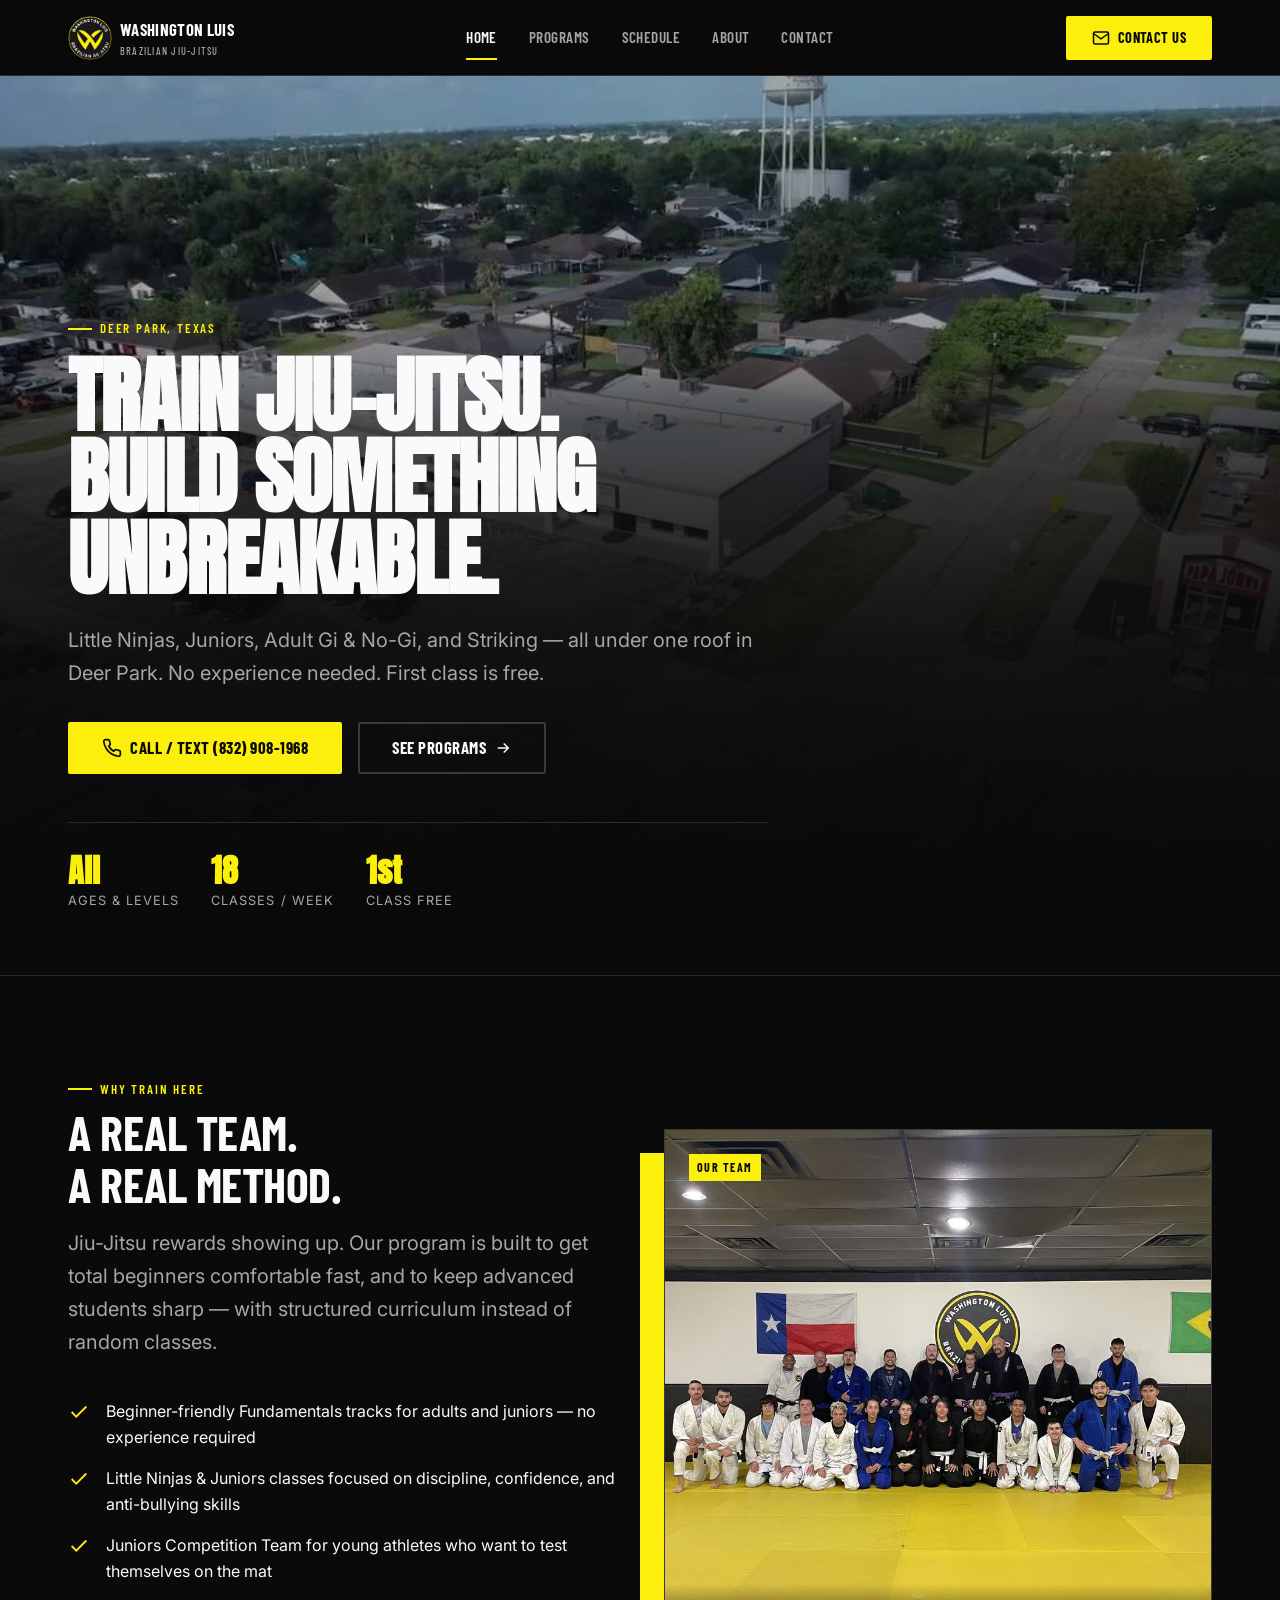
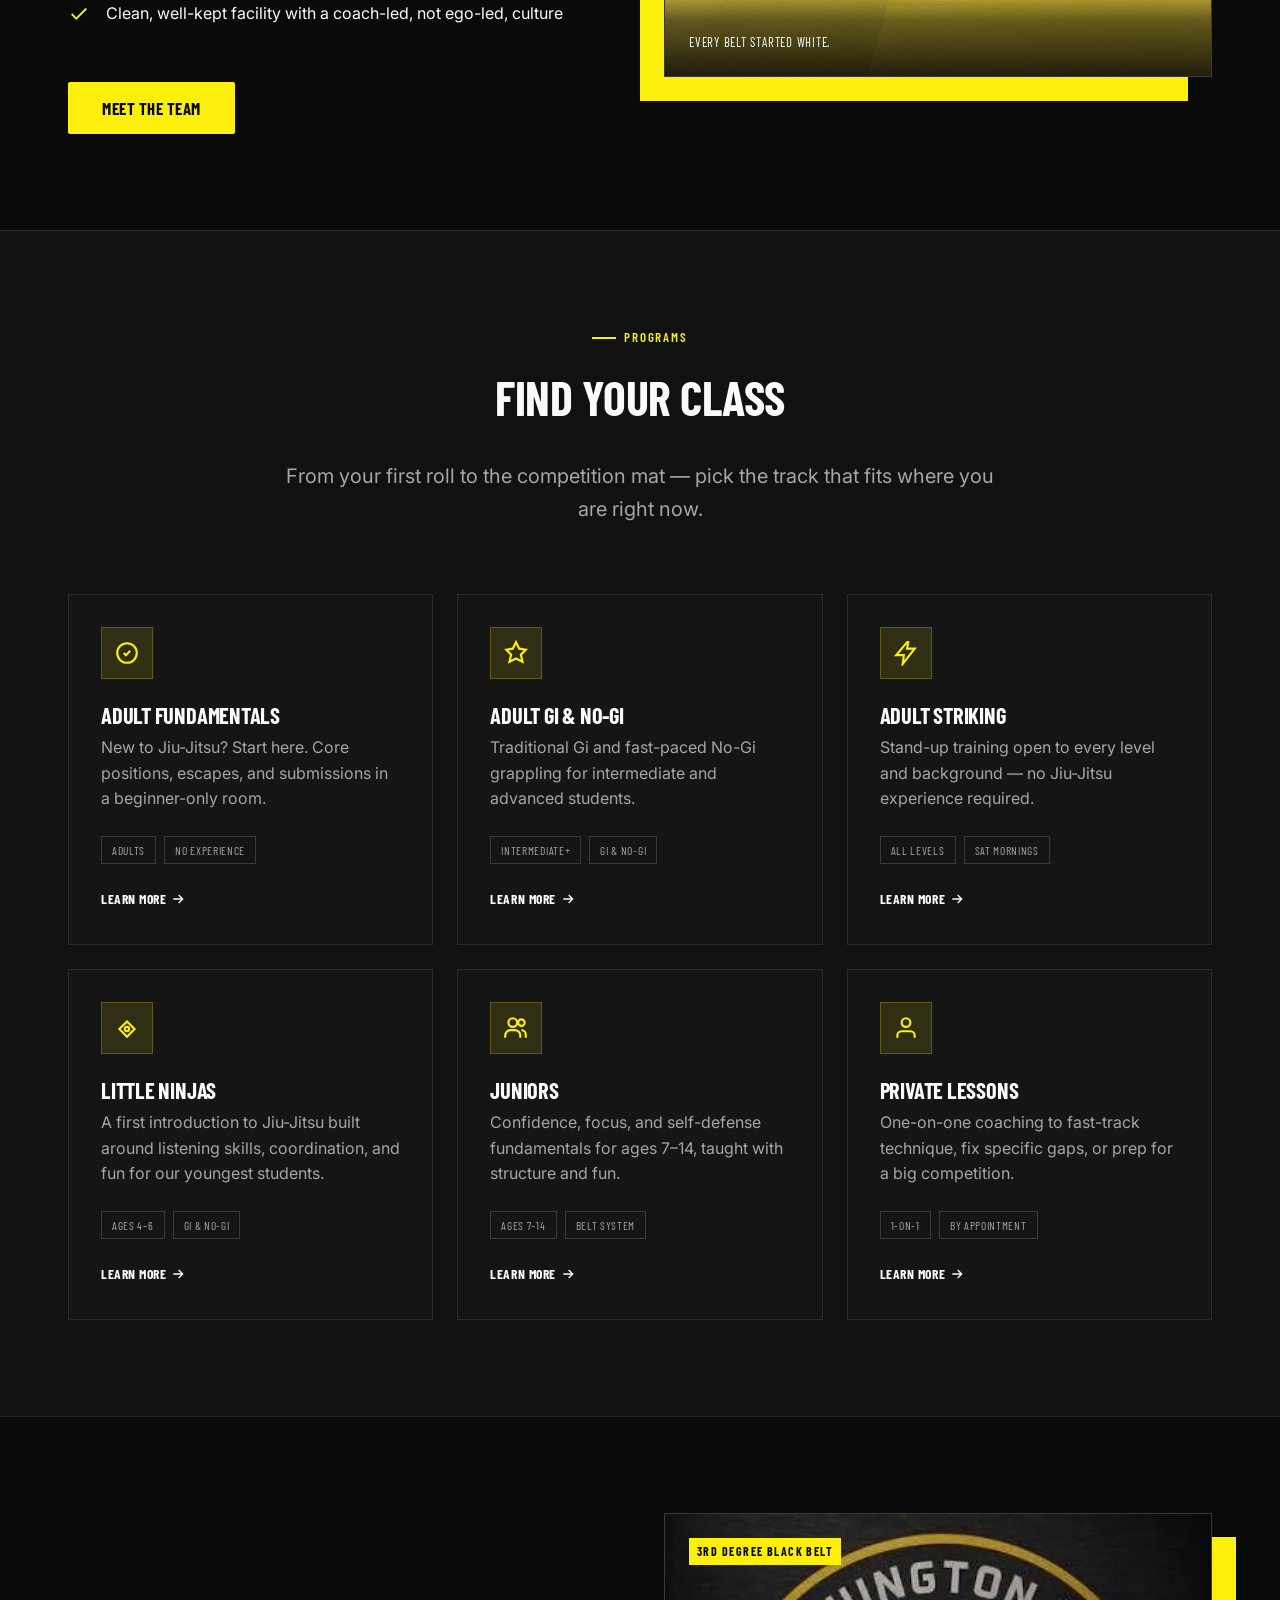
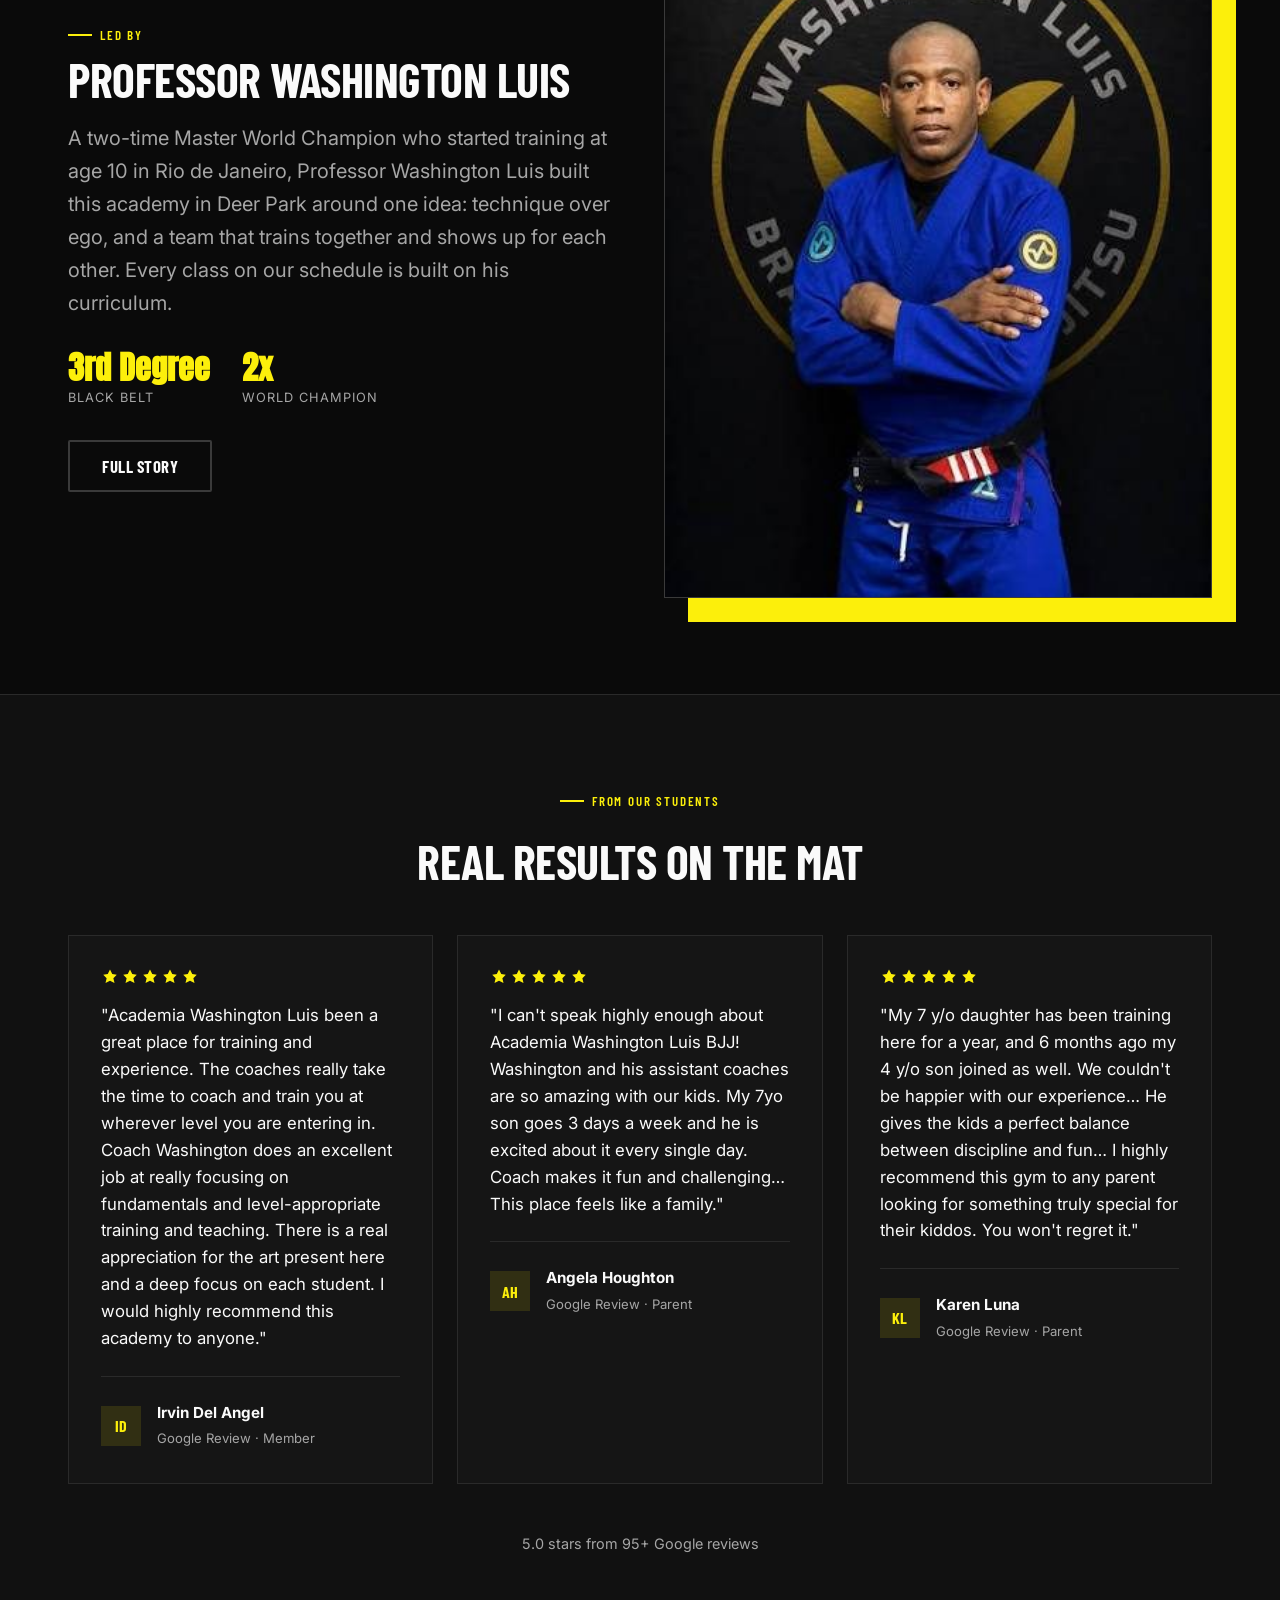
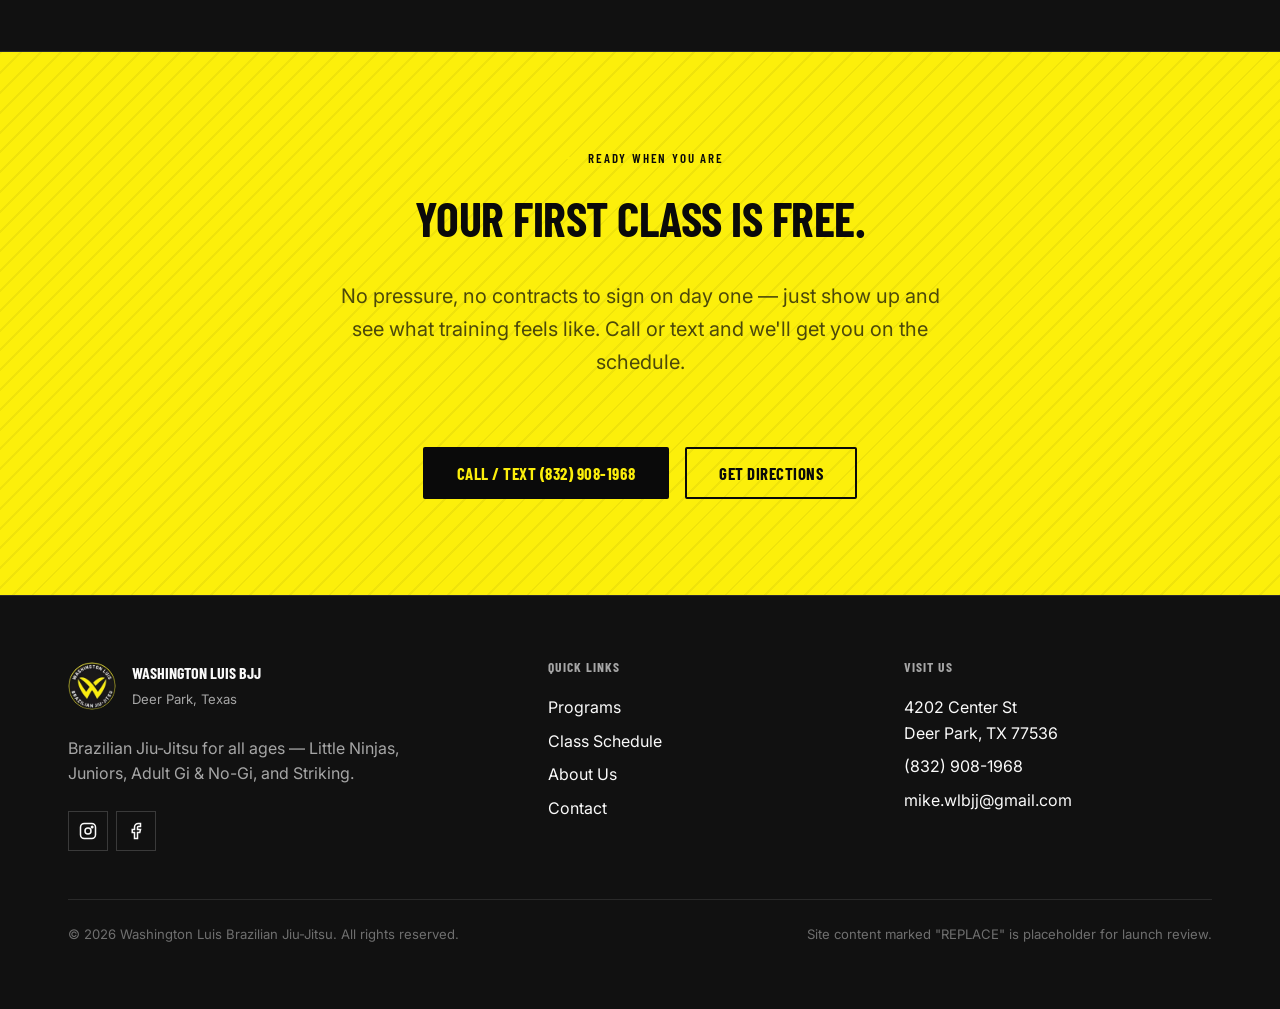
==== commit ec8d6eaa: "SEO titles with Deer Park keywords; lazy-load images; compress photos and hero video; cache and gzip" ====
--- a/index.html
+++ b/index.html
@@ -3,12 +3,14 @@
 <head>
 <meta charset="UTF-8">
 <meta name="viewport" content="width=device-width, initial-scale=1">
-<title>Washington Luis Brazilian Jiu-Jitsu | Deer Park, TX</title>
+<title>Brazilian Jiu-Jitsu in Deer Park, TX | Washington Luis BJJ</title>
 <meta name="description" content="Brazilian Jiu-Jitsu for all ages in Deer Park, TX. Little Ninjas, Juniors, Adult Gi &amp; No-Gi, and Striking. Your first class is free — call or text to reserve your spot.">
-<meta property="og:title" content="Washington Luis Brazilian Jiu-Jitsu | Deer Park, TX">
+<meta property="og:title" content="Brazilian Jiu-Jitsu in Deer Park, TX | Washington Luis BJJ">
 <meta property="og:description" content="Real technique, real community. Little Ninjas, Juniors, Adult Gi &amp; No-Gi, and Striking in Deer Park, TX.">
 <meta property="og:type" content="website">
-<meta property="og:image" content="assets/og-image.jpg">
+<link rel="canonical" href="https://www.washingtonluisbjj.com/">
+<meta property="og:url" content="https://www.washingtonluisbjj.com/">
+<meta property="og:image" content="https://www.washingtonluisbjj.com/assets/og-image.jpg">
 <meta name="twitter:card" content="summary_large_image">
 <link rel="icon" href="assets/favicon.ico" sizes="any">
 <link rel="icon" type="image/png" sizes="32x32" href="assets/favicon-32x32.png">
@@ -57,7 +59,7 @@
 <header class="site-header">
   <div class="container">
     <a class="brand" href="index.html">
-      <img src="assets/logo-nav.png" alt="Washington Luis Brazilian Jiu-Jitsu logo">
+      <img src="assets/logo-nav.png" width="44" height="44" alt="Washington Luis Brazilian Jiu-Jitsu logo">
       <span>Washington Luis<span class="brand-sub">Brazilian Jiu-Jitsu</span></span>
     </a>
 
@@ -164,7 +166,7 @@
       </div>
 
       <div class="hero-poster" data-reveal style="aspect-ratio:1/1;box-shadow:-24px 24px 0 0 var(--color-yellow);padding:0;overflow:hidden;">
-        <img src="assets/adult-class-group.jpg" alt="The Washington Luis Brazilian Jiu-Jitsu team, students and coaches together on the mat" style="width:100%;height:100%;object-fit:cover;object-position:top center;">
+        <img src="assets/adult-class-group.jpg" alt="The Washington Luis Brazilian Jiu-Jitsu team, students and coaches together on the mat" style="width:100%;height:100%;object-fit:cover;object-position:top center;" loading="lazy" decoding="async">
         <span class="poster-tag" style="position:absolute;">Our Team</span>
         <span class="poster-caption" style="position:absolute;">Every belt started white.</span>
       </div>
@@ -260,7 +262,7 @@
   <section>
     <div class="container split reverse">
       <div class="hero-poster" data-reveal style="aspect-ratio:4/5;box-shadow:24px 24px 0 0 var(--color-yellow);padding:0;overflow:hidden;">
-        <img src="assets/instructor-washington-luis.jpg" alt="Professor Washington Luis, head instructor and founder of Washington Luis Brazilian Jiu-Jitsu" style="width:100%;height:100%;object-fit:cover;object-position:top center;">
+        <img src="assets/instructor-washington-luis.jpg" alt="Professor Washington Luis, head instructor and founder of Washington Luis Brazilian Jiu-Jitsu" style="width:100%;height:100%;object-fit:cover;object-position:top center;" loading="lazy" decoding="async">
         <span class="poster-tag" style="position:absolute;">3rd Degree Black Belt</span>
       </div>
       <div data-reveal>
@@ -358,7 +360,7 @@
     <div class="footer-grid">
       <div>
         <div class="footer-brand">
-          <img src="assets/logo-nav.png" alt="Washington Luis Brazilian Jiu-Jitsu logo">
+          <img src="assets/logo-nav.png" width="44" height="44" alt="Washington Luis Brazilian Jiu-Jitsu logo">
           <div>
             <b>Washington Luis BJJ</b>
             <span>Deer Park, Texas</span>
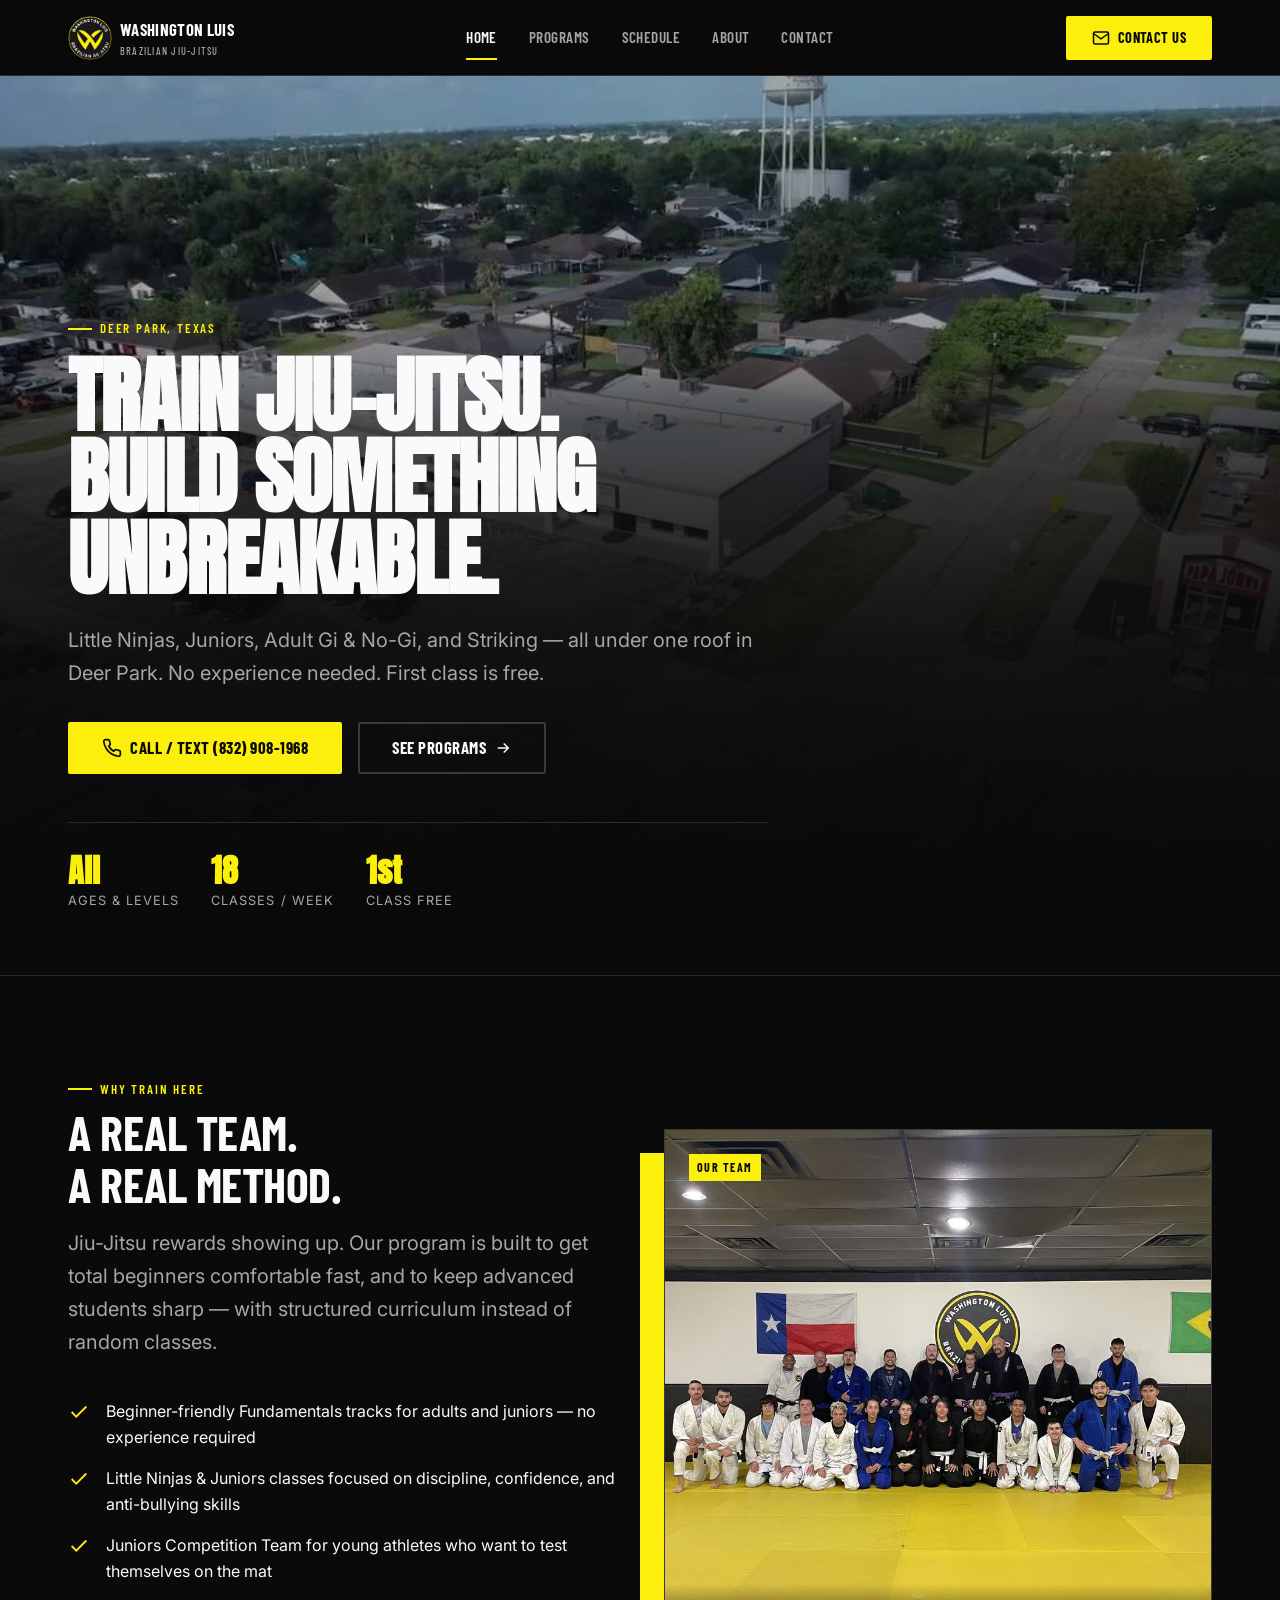
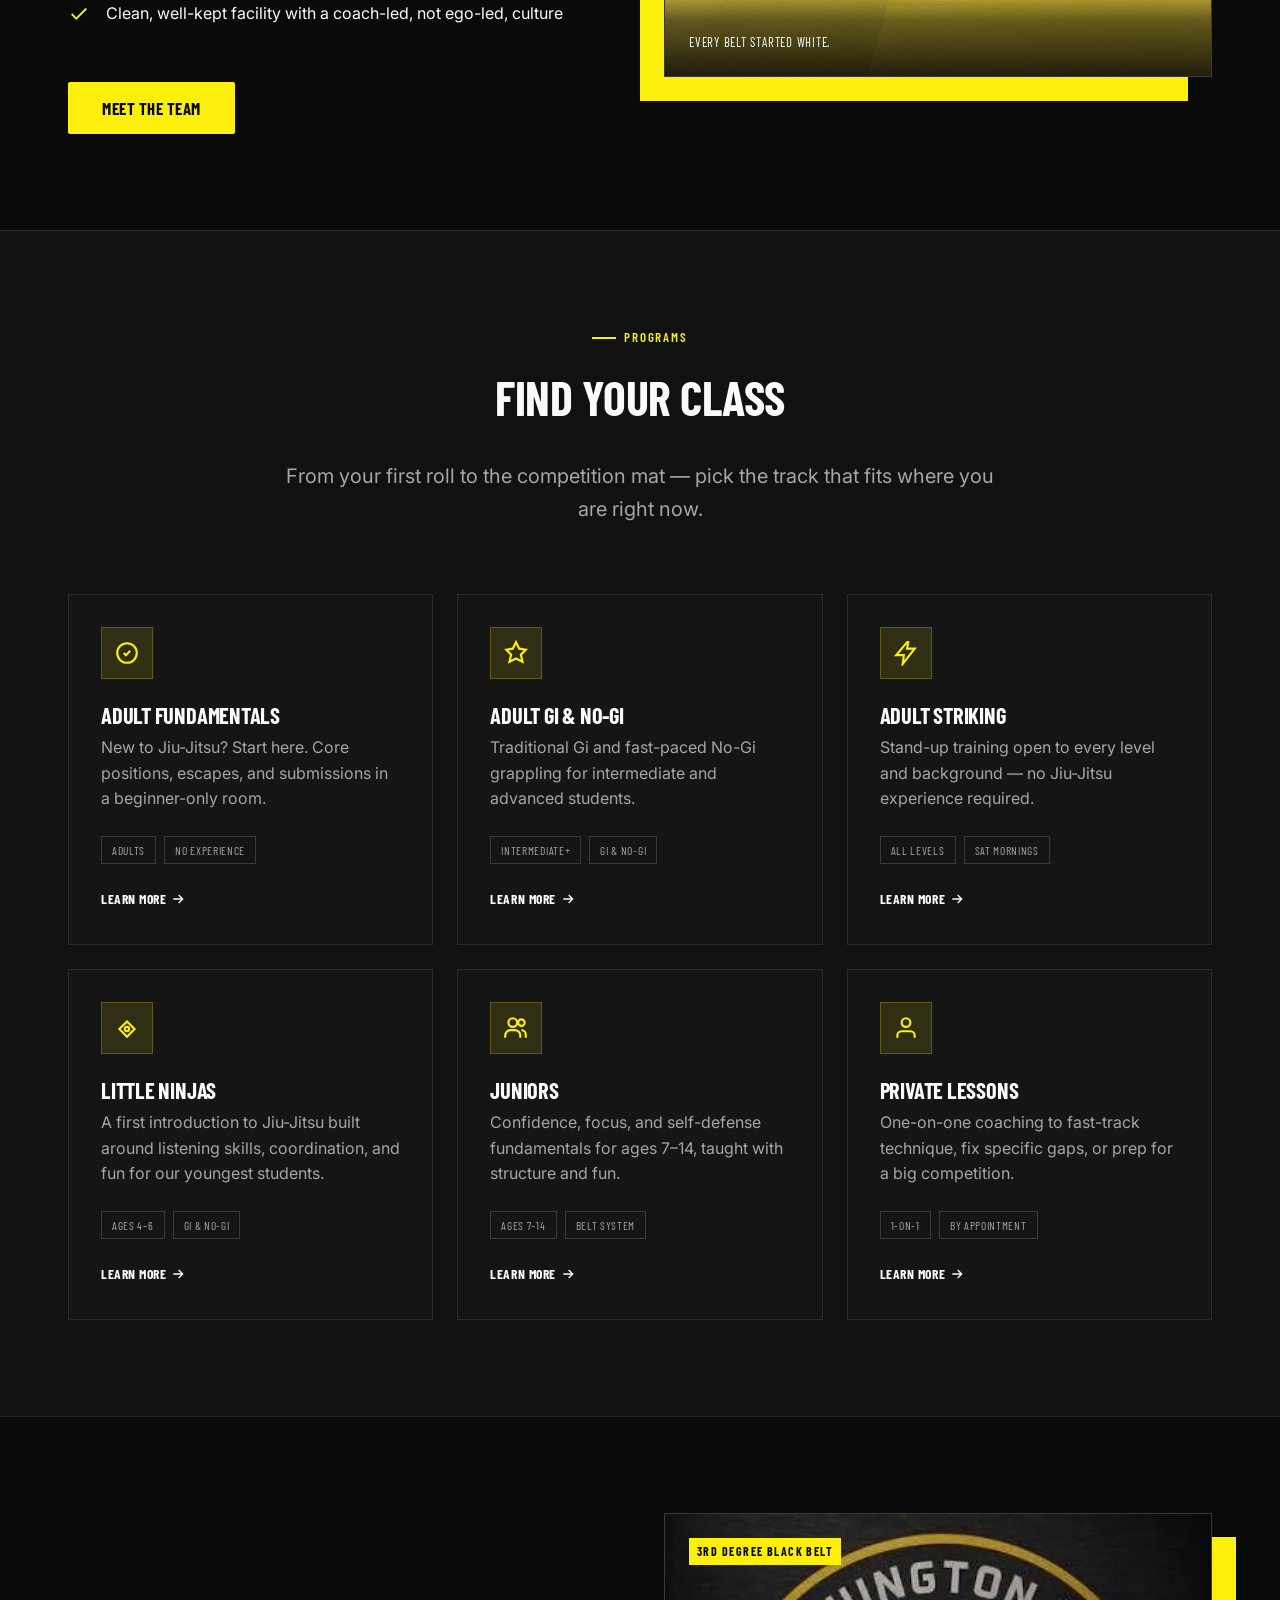
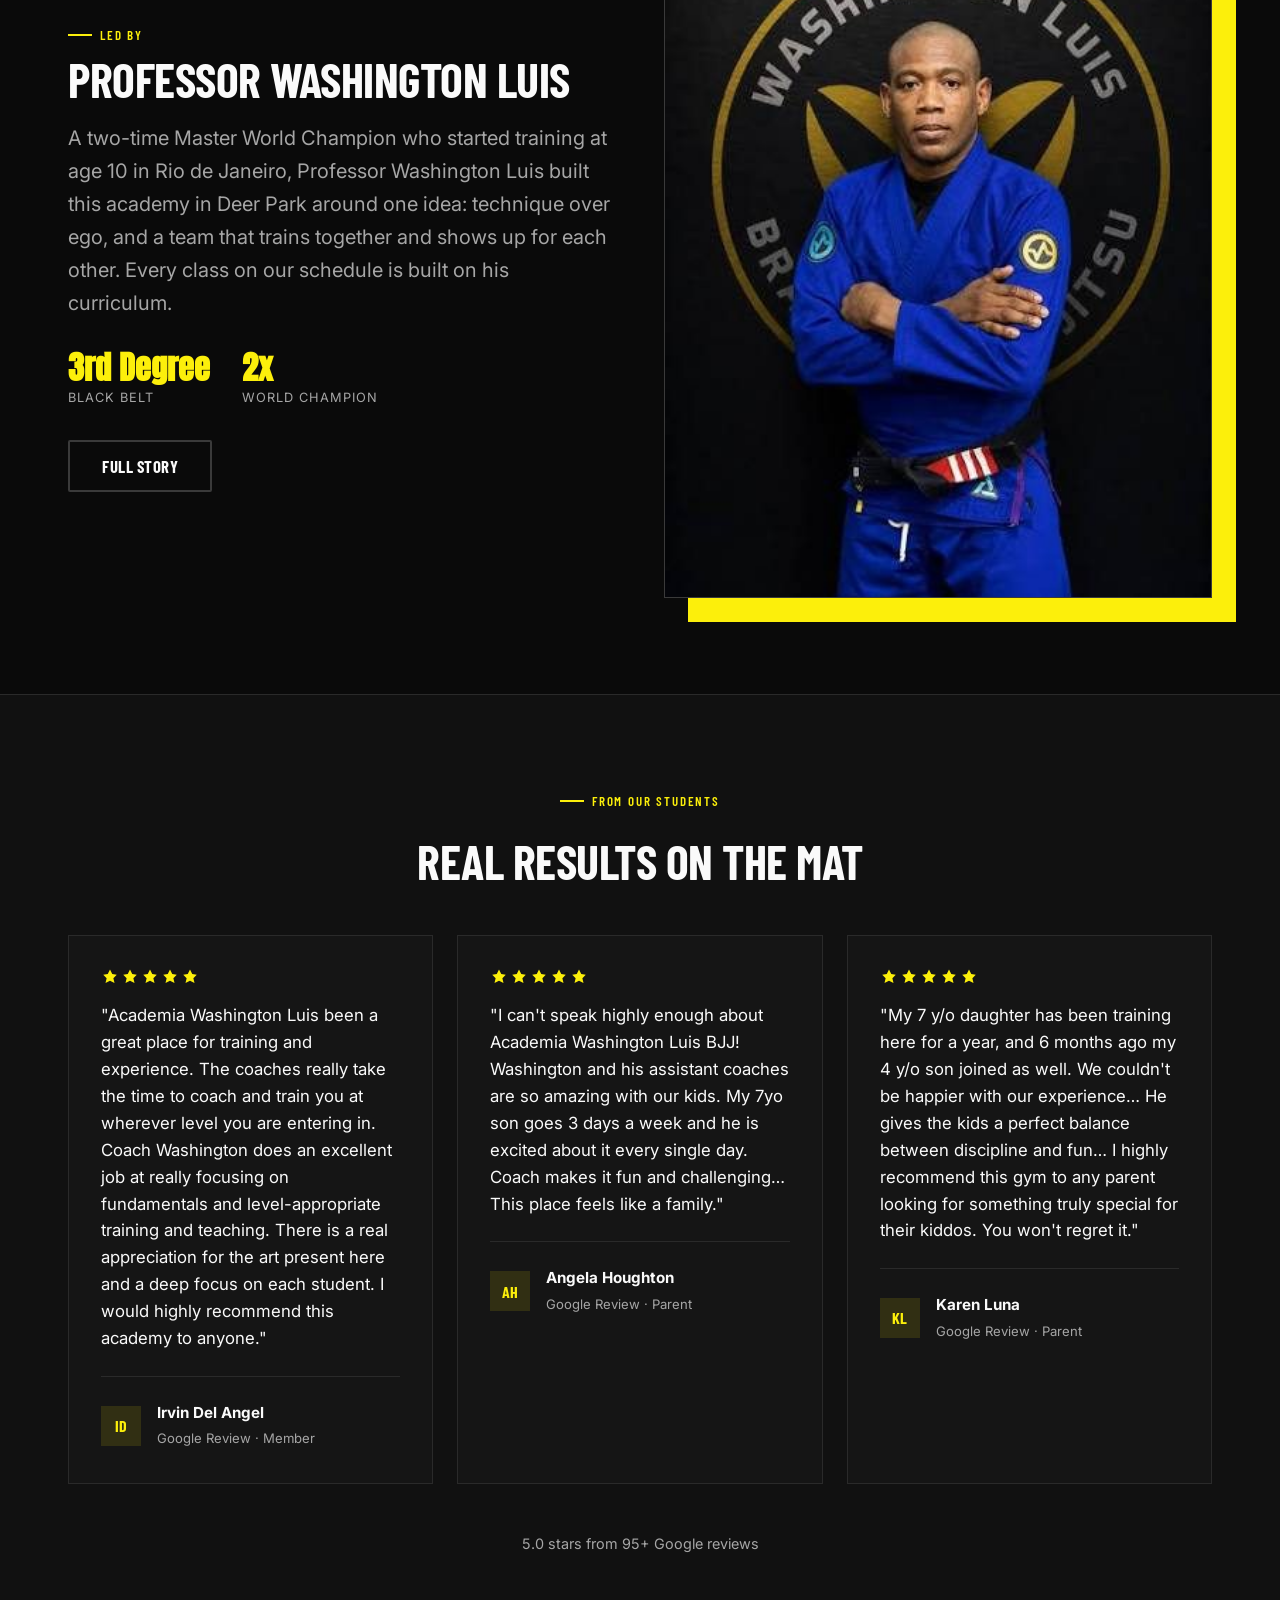
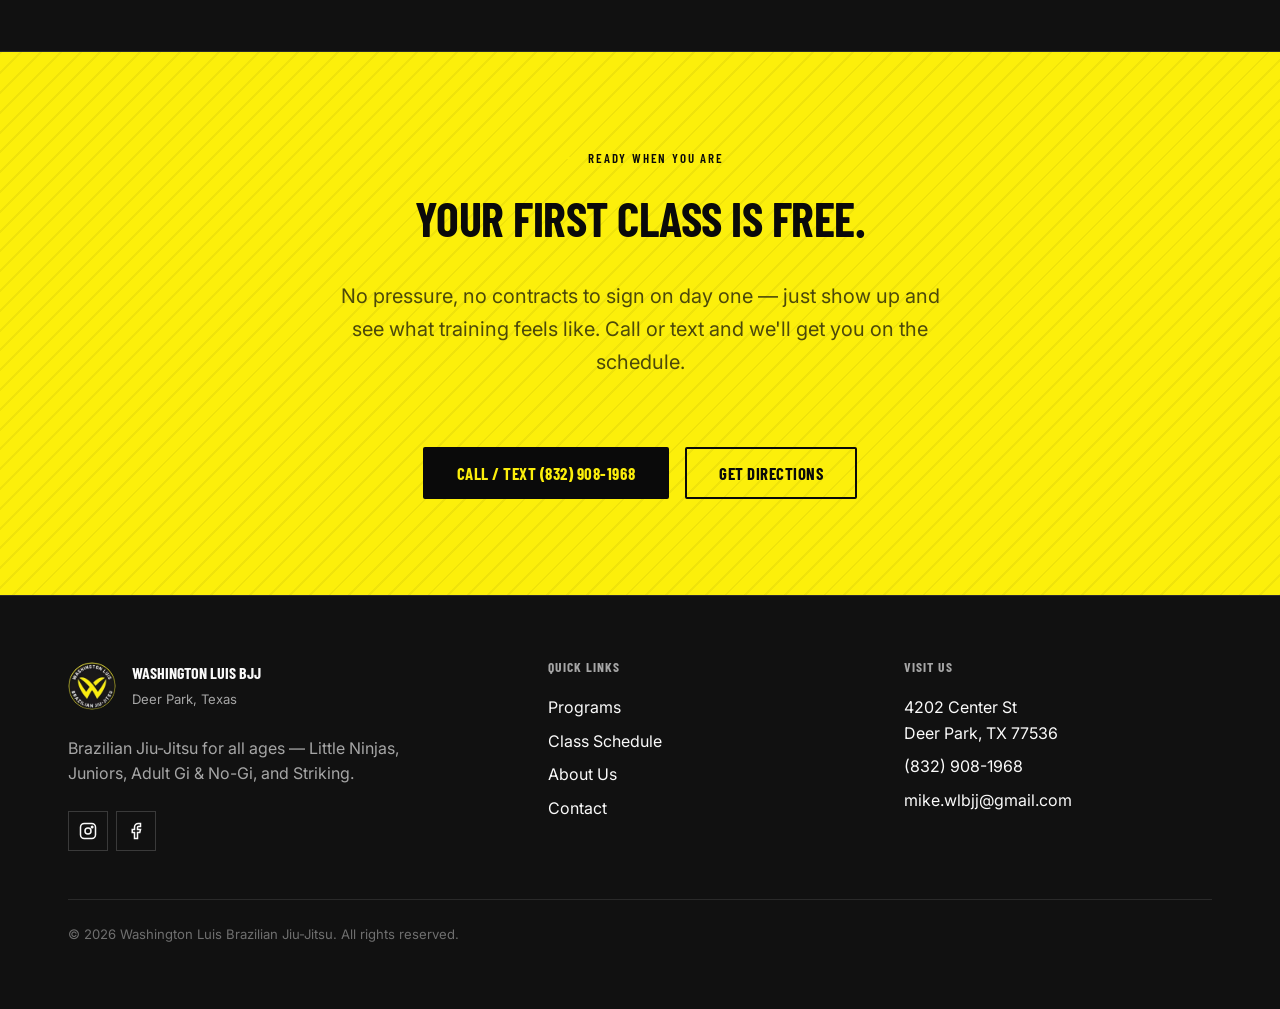
==== commit 6b296b6d: "Remove placeholder footer line; add business hours to contact page and schema Co-Authored-By: Claude" ====
--- a/index.html
+++ b/index.html
@@ -39,7 +39,11 @@
     "postalCode": "77536",
     "addressCountry": "US"
   },
-  "sameAs": []
+  "openingHoursSpecification": [
+    {"@type": "OpeningHoursSpecification", "dayOfWeek": ["Monday","Tuesday","Wednesday","Thursday","Friday"], "opens": "16:30", "closes": "20:30"},
+    {"@type": "OpeningHoursSpecification", "dayOfWeek": "Saturday", "opens": "09:30", "closes": "12:30"}
+  ],
+  "sameAs": ["https://www.instagram.com/academy_wlbjj/", "https://www.facebook.com/academiawlbjj/"]
 }
 </script>
 <!-- GA4 ANALYTICS: add your Measurement ID and uncomment to activate.
@@ -369,8 +373,8 @@
         <p class="text-muted mt-4" style="max-width:36ch;">Brazilian Jiu-Jitsu for all ages — Little Ninjas, Juniors, Adult Gi &amp; No-Gi, and Striking.</p>
         <div class="social-row mt-4">
           <a href="https://www.instagram.com/academy_wlbjj/" target="_blank" rel="noopener" aria-label="Instagram"><svg viewBox="0 0 24 24" fill="none" stroke="currentColor" stroke-width="2"><rect x="2" y="2" width="20" height="20" rx="5"/><circle cx="12" cy="12" r="4"/><circle cx="17.5" cy="6.5" r="1"/></svg></a>
-          <!-- REPLACE: link real Facebook profile -->
-          <a href="#" aria-label="Facebook"><svg viewBox="0 0 24 24" fill="none" stroke="currentColor" stroke-width="2"><path d="M18 2h-3a5 5 0 0 0-5 5v3H7v4h3v8h4v-8h3l1-4h-4V7a1 1 0 0 1 1-1h3z"/></svg></a>
+          
+          <a href="https://www.facebook.com/academiawlbjj/" target="_blank" rel="noopener" aria-label="Facebook"><svg viewBox="0 0 24 24" fill="none" stroke="currentColor" stroke-width="2"><path d="M18 2h-3a5 5 0 0 0-5 5v3H7v4h3v8h4v-8h3l1-4h-4V7a1 1 0 0 1 1-1h3z"/></svg></a>
         </div>
       </div>
 
@@ -396,7 +400,6 @@
 
     <div class="footer-bottom">
       <span>&copy; <span id="year">2026</span> Washington Luis Brazilian Jiu-Jitsu. All rights reserved.</span>
-      <span>Site content marked "REPLACE" is placeholder for launch review.</span>
     </div>
   </div>
 </footer>
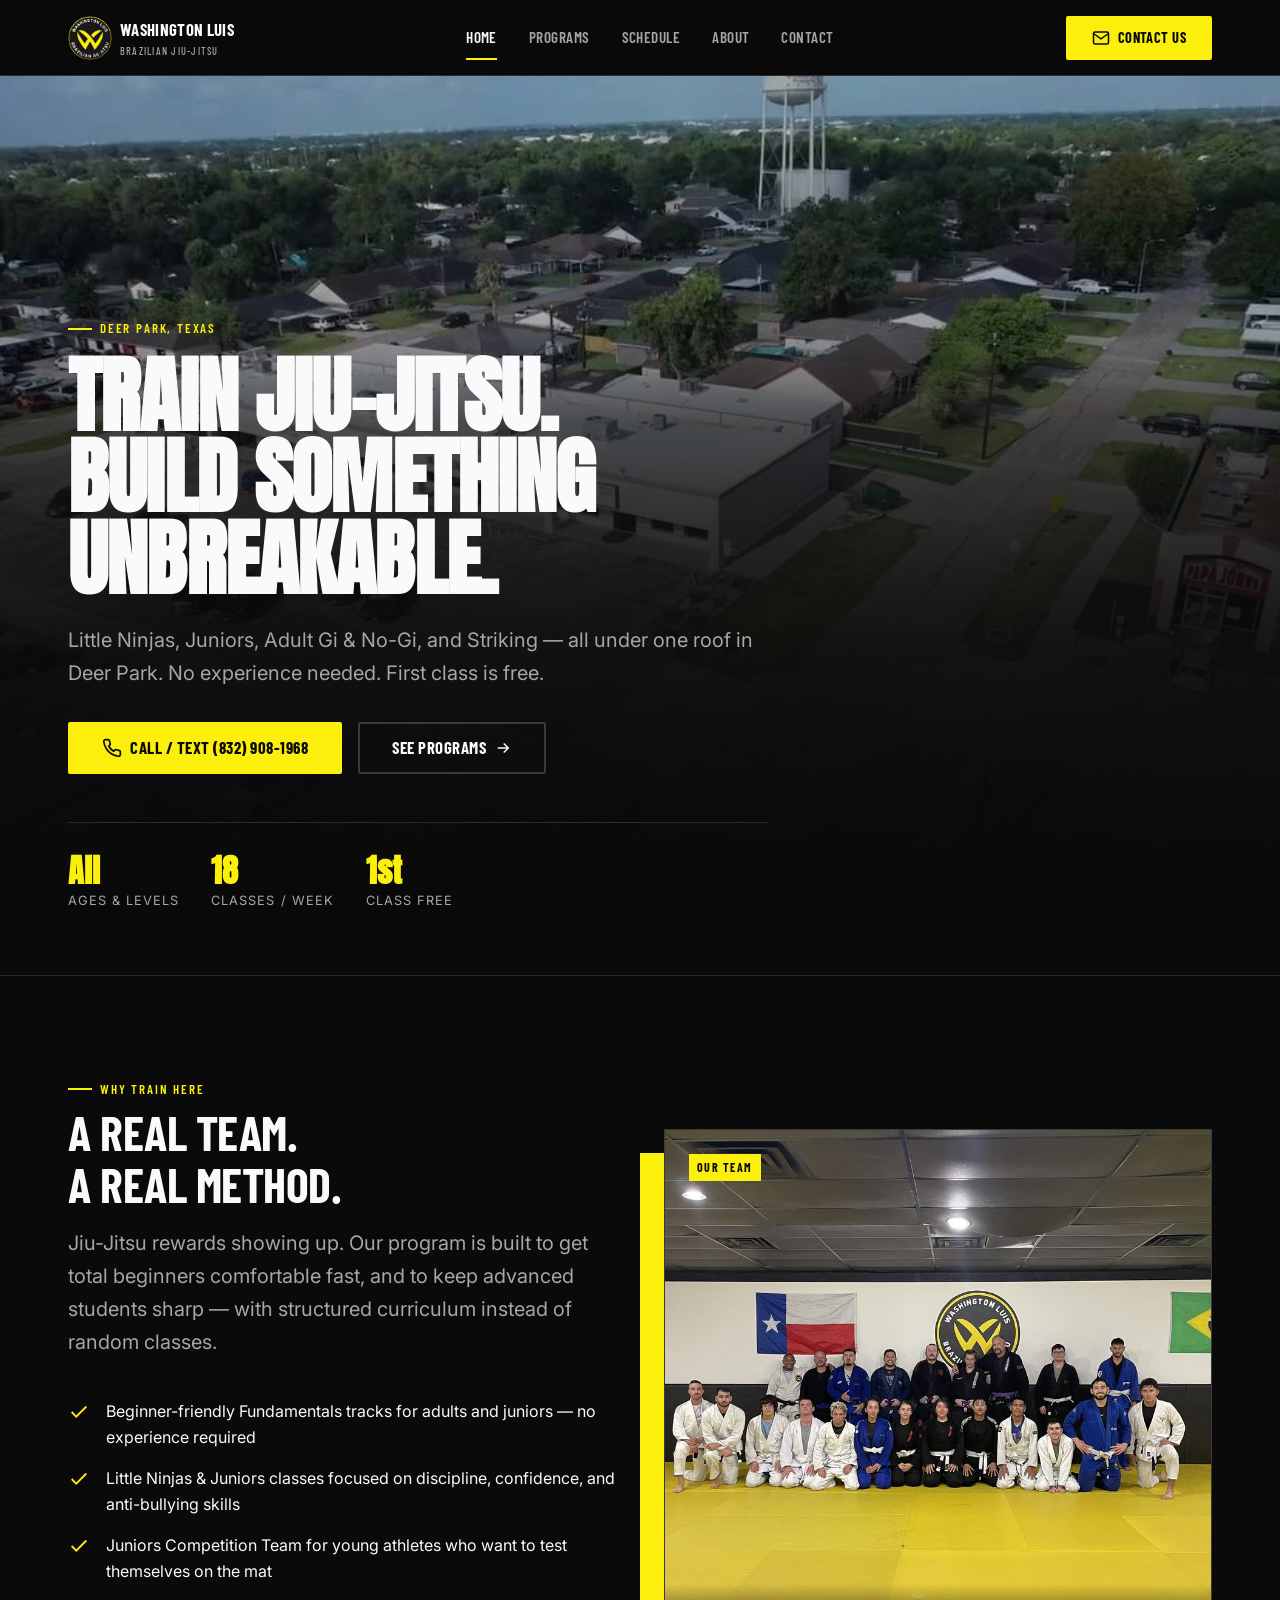
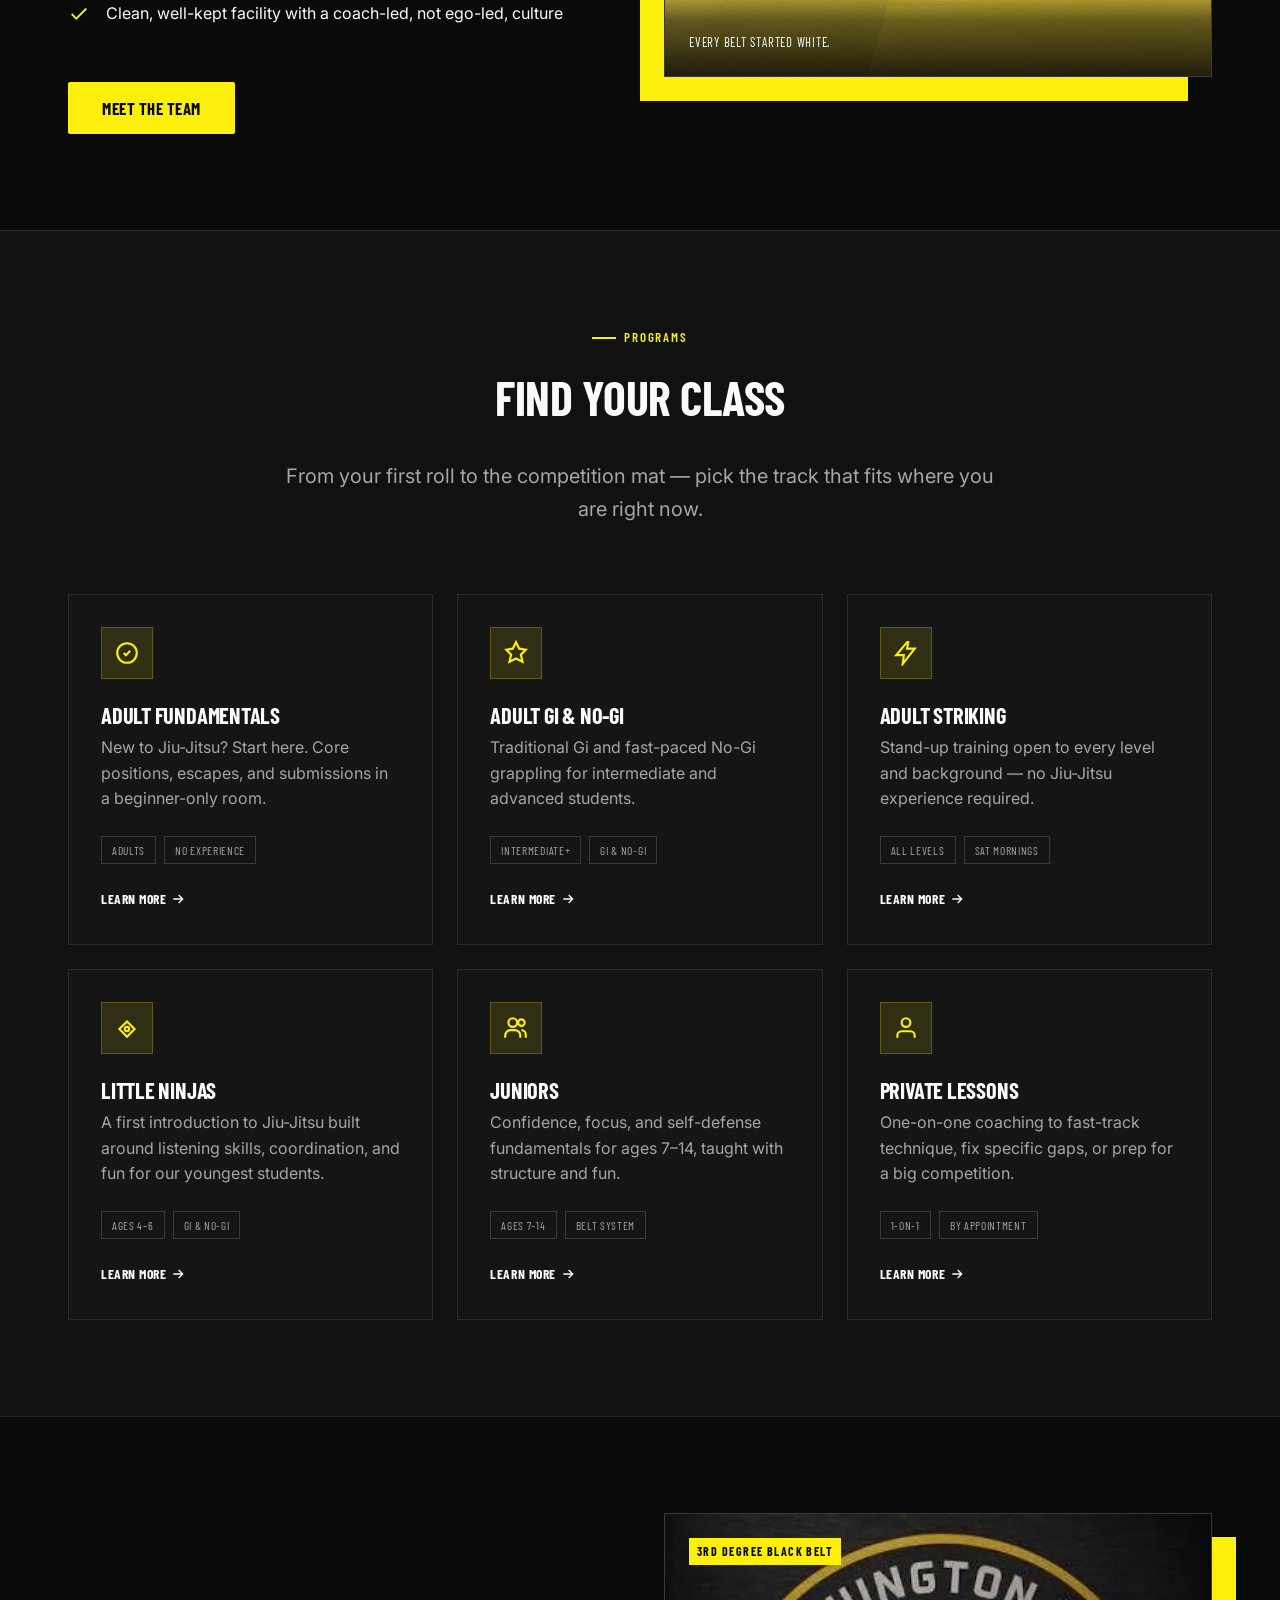
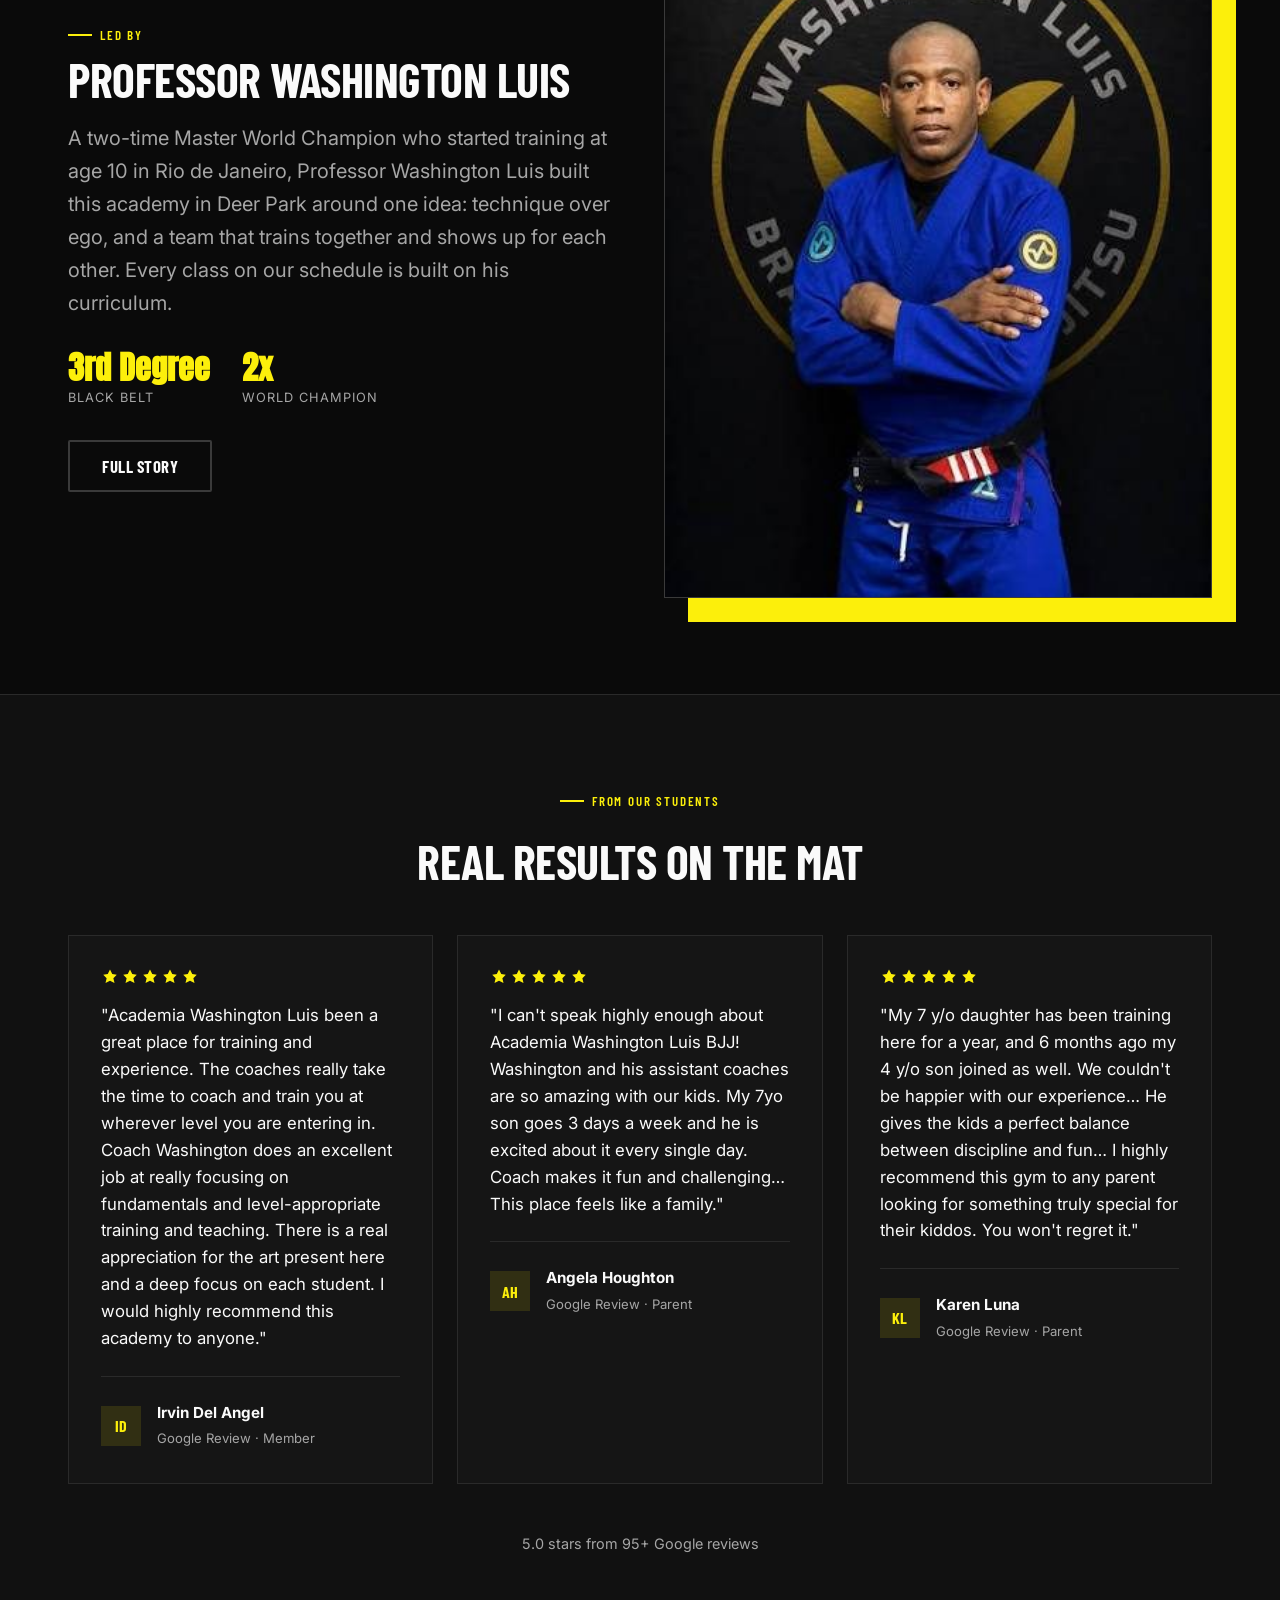
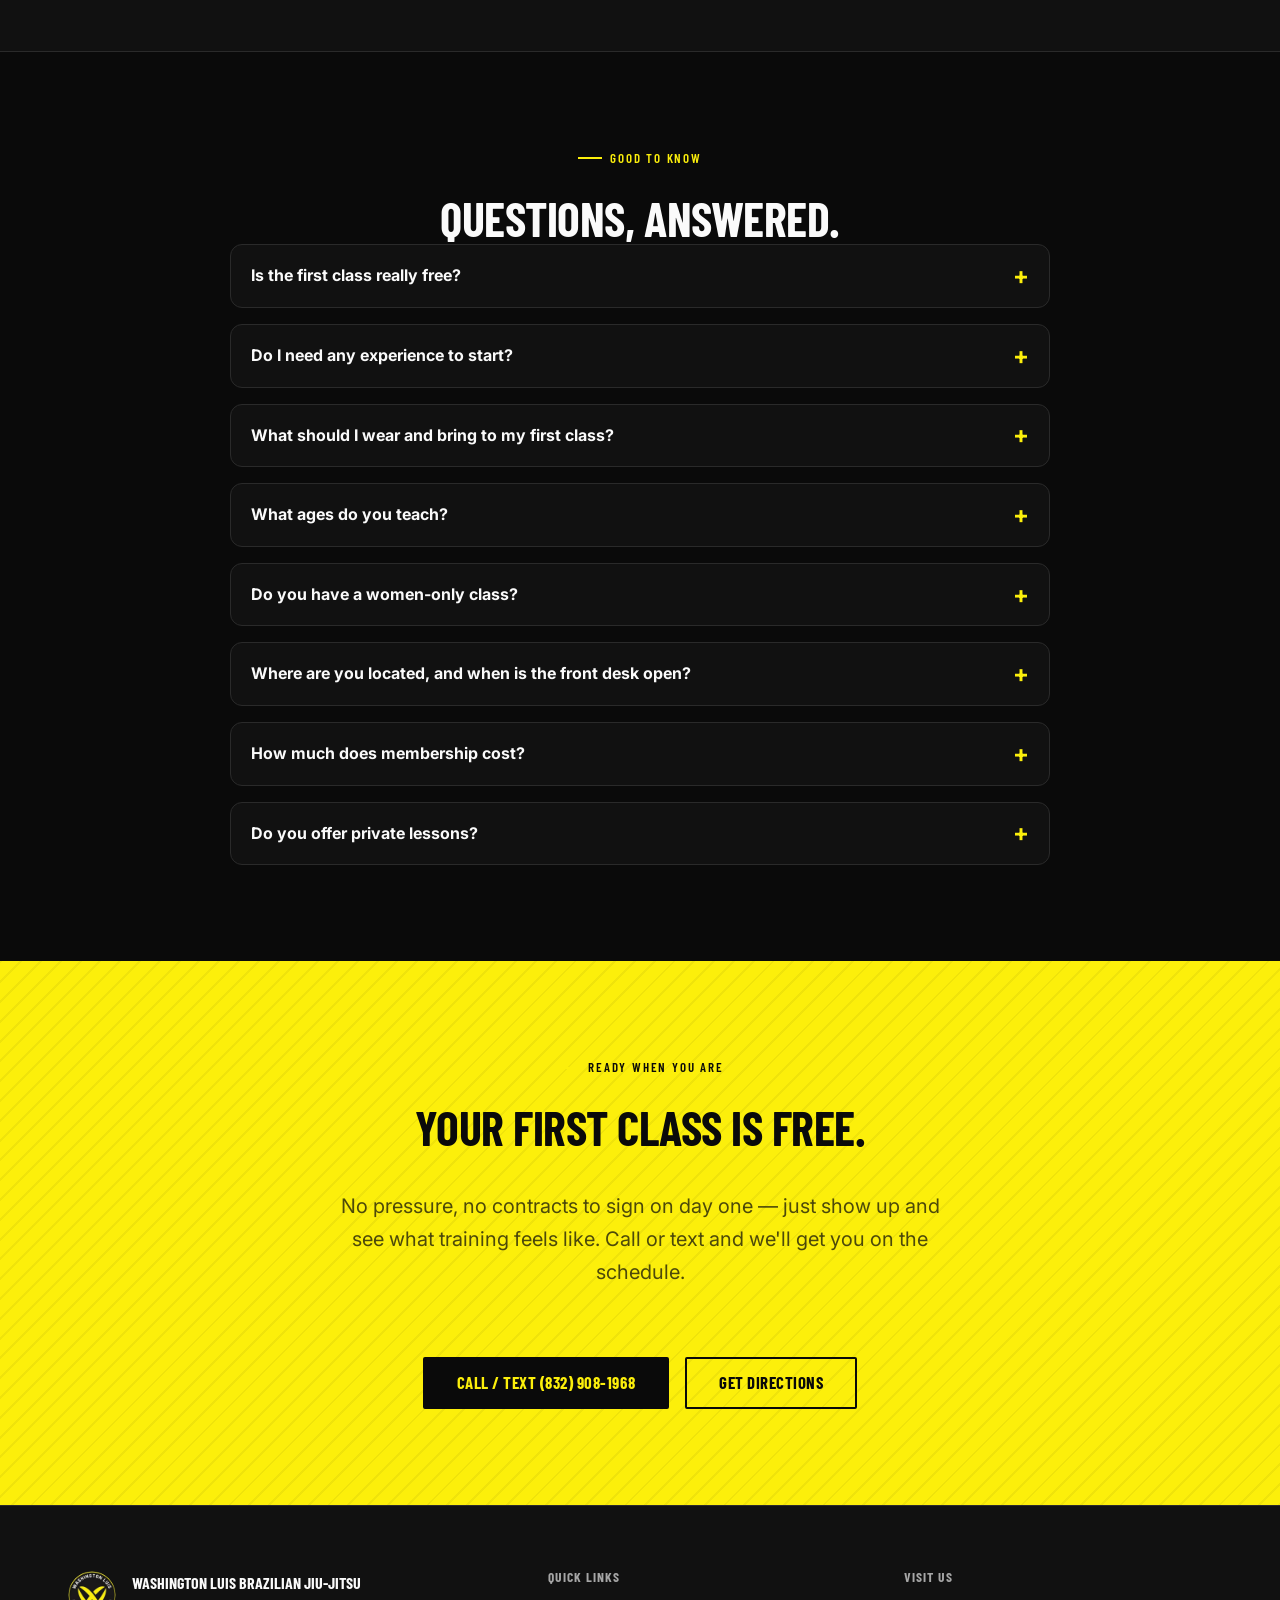
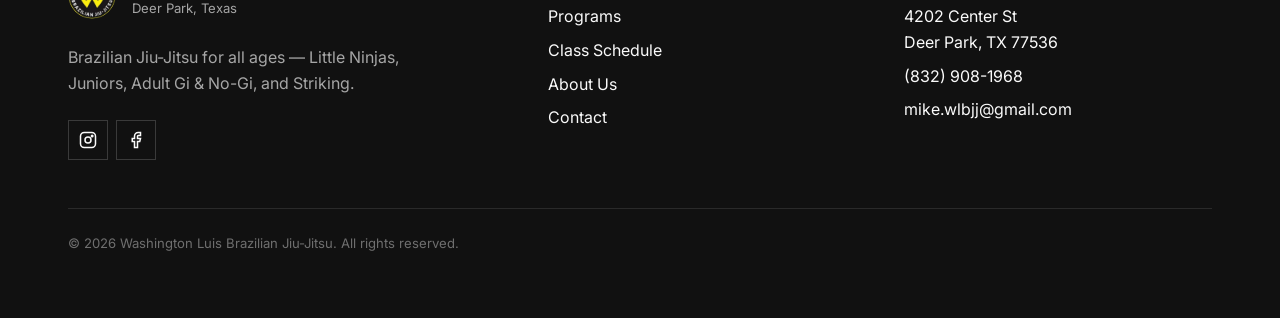
==== commit 9a02bfc4: "SEO/GEO batch: home FAQ + FAQPage schema, WebSite/WebPage schema, llms.txt, consistent business name" ====
--- a/index.html
+++ b/index.html
@@ -8,6 +8,7 @@
 <meta property="og:title" content="Brazilian Jiu-Jitsu in Deer Park, TX | Washington Luis BJJ">
 <meta property="og:description" content="Real technique, real community. Little Ninjas, Juniors, Adult Gi &amp; No-Gi, and Striking in Deer Park, TX.">
 <meta property="og:type" content="website">
+<meta property="og:site_name" content="Washington Luis Brazilian Jiu-Jitsu">
 <link rel="canonical" href="https://www.washingtonluisbjj.com/">
 <meta property="og:url" content="https://www.washingtonluisbjj.com/">
 <meta property="og:image" content="https://www.washingtonluisbjj.com/assets/og-image.jpg">
@@ -19,13 +20,14 @@
 <link rel="manifest" href="site.webmanifest">
 <link rel="preconnect" href="https://fonts.googleapis.com">
 <link rel="preconnect" href="https://fonts.gstatic.com" crossorigin>
-<link rel="stylesheet" href="css/styles.css?v=17">
+<link rel="stylesheet" href="css/styles.css?v=21">
 <script type="application/ld+json">
 {
   "@context": "https://schema.org",
   "@type": "SportsActivityLocation",
   "additionalType": "https://schema.org/ExerciseGym",
   "name": "Washington Luis Brazilian Jiu-Jitsu",
+  "alternateName": ["Washington Luis BJJ", "WLBJJ"],
   "image": "https://www.washingtonluisbjj.com/assets/og-image.jpg",
   "url": "https://www.washingtonluisbjj.com/",
   "telephone": "+1-832-908-1968",
@@ -44,6 +46,106 @@
     {"@type": "OpeningHoursSpecification", "dayOfWeek": "Saturday", "opens": "09:30", "closes": "12:30"}
   ],
   "sameAs": ["https://www.instagram.com/academy_wlbjj/", "https://www.facebook.com/academiawlbjj/"]
+}
+</script>
+<script type="application/ld+json">
+{
+  "@context": "https://schema.org",
+  "@graph": [
+    {
+      "@type": "WebSite",
+      "@id": "https://www.washingtonluisbjj.com/#website",
+      "url": "https://www.washingtonluisbjj.com/",
+      "name": "Washington Luis Brazilian Jiu-Jitsu",
+      "alternateName": [
+        "Washington Luis BJJ",
+        "WLBJJ"
+      ],
+      "inLanguage": "en-US"
+    },
+    {
+      "@type": "WebPage",
+      "@id": "https://www.washingtonluisbjj.com/#webpage",
+      "url": "https://www.washingtonluisbjj.com/",
+      "name": "Brazilian Jiu-Jitsu in Deer Park, TX | Washington Luis BJJ",
+      "isPartOf": {
+        "@id": "https://www.washingtonluisbjj.com/#website"
+      },
+      "dateModified": "2026-10-13"
+    }
+  ]
+}
+</script>
+<script type="application/ld+json">
+{
+  "@context": "https://schema.org",
+  "@type": "FAQPage",
+  "mainEntity": [
+    {
+      "@type": "Question",
+      "name": "Is the first class really free?",
+      "acceptedAnswer": {
+        "@type": "Answer",
+        "text": "Yes. Your first class at Washington Luis Brazilian Jiu-Jitsu is free. Call or text (832) 908-1968, or use the contact form, and we will get you on the schedule."
+      }
+    },
+    {
+      "@type": "Question",
+      "name": "Do I need any experience to start?",
+      "acceptedAnswer": {
+        "@type": "Answer",
+        "text": "No. Adult Fundamentals meets Fridays at 6:30 PM and is built for first-timers, in a class made up of other beginners. Adult Striking on Saturdays is open to every level, with no Jiu-Jitsu experience required."
+      }
+    },
+    {
+      "@type": "Question",
+      "name": "What should I wear and bring to my first class?",
+      "acceptedAnswer": {
+        "@type": "Answer",
+        "text": "Wear athletic clothing. A gi is provided for your first visit if you do not have one. Bring a water bottle and a towel, and arrive 10 to 15 minutes early to fill out a quick waiver."
+      }
+    },
+    {
+      "@type": "Question",
+      "name": "What ages do you teach?",
+      "acceptedAnswer": {
+        "@type": "Answer",
+        "text": "We teach all ages: Little Ninjas for ages 4 to 6, Juniors Gi and No-Gi for ages 7 to 14, a Juniors Competition Team by coach recommendation, and adult classes in Gi, No-Gi, Striking and Women Only Jiu Jitsu."
+      }
+    },
+    {
+      "@type": "Question",
+      "name": "Do you have a women-only class?",
+      "acceptedAnswer": {
+        "@type": "Answer",
+        "text": "Yes. Adult Women Only Jiu Jitsu meets Fridays at 5:30 PM and is open to all experience levels."
+      }
+    },
+    {
+      "@type": "Question",
+      "name": "Where are you located, and when is the front desk open?",
+      "acceptedAnswer": {
+        "@type": "Answer",
+        "text": "We are at 4202 Center St, Deer Park, TX 77536. Front desk hours are Monday to Friday 4:30 PM to 8:30 PM and Saturday 9:30 AM to 12:30 PM. We are closed Sundays."
+      }
+    },
+    {
+      "@type": "Question",
+      "name": "How much does membership cost?",
+      "acceptedAnswer": {
+        "@type": "Answer",
+        "text": "Membership options are flexible: kids-only, adults-only, or full access. Call or text (832) 908-1968 and we will walk you through current pricing and the plan that fits your schedule."
+      }
+    },
+    {
+      "@type": "Question",
+      "name": "Do you offer private lessons?",
+      "acceptedAnswer": {
+        "@type": "Answer",
+        "text": "Yes. Private lessons are available by appointment for members and non-members alike. Call or text to set one up."
+      }
+    }
+  ]
 }
 </script>
 <!-- GA4 ANALYTICS: add your Measurement ID and uncomment to activate.
@@ -343,6 +445,26 @@
     </div>
   </section>
 
+  <!-- ============ FAQ ============ -->
+  <section id="faq">
+    <div class="container">
+      <div class="section-head center" data-reveal>
+        <span class="eyebrow">Good To Know</span>
+        <h2 class="h-section">Questions, Answered.</h2>
+      </div>
+      <div class="faq" data-reveal>
+        <details class="faq-item"><summary>Is the first class really free?</summary><p>Yes. Your first class at Washington Luis Brazilian Jiu-Jitsu is free. Call or text (832) 908-1968, or use the contact form, and we will get you on the schedule.</p></details>
+        <details class="faq-item"><summary>Do I need any experience to start?</summary><p>No. Adult Fundamentals meets Fridays at 6:30 PM and is built for first-timers, in a class made up of other beginners. Adult Striking on Saturdays is open to every level, with no Jiu-Jitsu experience required.</p></details>
+        <details class="faq-item"><summary>What should I wear and bring to my first class?</summary><p>Wear athletic clothing. A gi is provided for your first visit if you do not have one. Bring a water bottle and a towel, and arrive 10 to 15 minutes early to fill out a quick waiver.</p></details>
+        <details class="faq-item"><summary>What ages do you teach?</summary><p>We teach all ages: Little Ninjas for ages 4 to 6, Juniors Gi and No-Gi for ages 7 to 14, a Juniors Competition Team by coach recommendation, and adult classes in Gi, No-Gi, Striking and Women Only Jiu Jitsu.</p></details>
+        <details class="faq-item"><summary>Do you have a women-only class?</summary><p>Yes. Adult Women Only Jiu Jitsu meets Fridays at 5:30 PM and is open to all experience levels.</p></details>
+        <details class="faq-item"><summary>Where are you located, and when is the front desk open?</summary><p>We are at 4202 Center St, Deer Park, TX 77536. Front desk hours are Monday to Friday 4:30 PM to 8:30 PM and Saturday 9:30 AM to 12:30 PM. We are closed Sundays.</p></details>
+        <details class="faq-item"><summary>How much does membership cost?</summary><p>Membership options are flexible: kids-only, adults-only, or full access. Call or text (832) 908-1968 and we will walk you through current pricing and the plan that fits your schedule.</p></details>
+        <details class="faq-item"><summary>Do you offer private lessons?</summary><p>Yes. Private lessons are available by appointment for members and non-members alike. Call or text to set one up.</p></details>
+      </div>
+    </div>
+  </section>
+
   <!-- ============ FINAL CTA ============ -->
   <section class="cta-band">
     <div class="container section-head center" data-reveal>
@@ -366,7 +488,7 @@
         <div class="footer-brand">
           <img src="assets/logo-nav.png" width="44" height="44" alt="Washington Luis Brazilian Jiu-Jitsu logo">
           <div>
-            <b>Washington Luis BJJ</b>
+            <b>Washington Luis Brazilian Jiu-Jitsu</b>
             <span>Deer Park, Texas</span>
           </div>
         </div>
--- a/css/styles.css
+++ b/css/styles.css
@@ -1039,3 +1039,22 @@
   z-index: 200; transition: top var(--duration-fast) var(--ease-out);
 }
 .skip-link:focus { top: var(--space-3); }
+
+/* FAQ (home page) */
+.faq { max-width: 820px; margin-inline: auto; display: grid; gap: var(--space-3); }
+.faq-item { background: var(--color-bg-alt); border: 1px solid var(--color-border); border-radius: 12px; }
+.faq-item[open] { border-color: var(--color-border-strong); }
+.faq-item summary { cursor: pointer; list-style: none; padding: 18px 52px 18px 20px; font-weight: 700; position: relative; }
+.faq-item summary::-webkit-details-marker { display: none; }
+.faq-item summary::after { content: "+"; position: absolute; right: 20px; top: 50%; transform: translateY(-50%); color: var(--color-yellow); font-size: 1.5rem; line-height: 1; }
+.faq-item[open] summary::after { content: "\2212"; }
+.faq-item summary:focus-visible { outline: 2px solid var(--color-yellow); outline-offset: 2px; }
+.faq-item p { margin: 0; padding: 0 20px 20px; color: #B5B5B5; line-height: 1.6; }
+
+/* Contact page: info cards and form share the same top and bottom edges on desktop */
+@media (min-width: 1024px) {
+  .contact-split { align-items: stretch; }
+  .contact-split > div { display: flex; flex-direction: column; }
+  .contact-split > div > .card-grid { flex: 1; margin-top: 0; }
+  .contact-split > div > form { flex: 1; }
+}
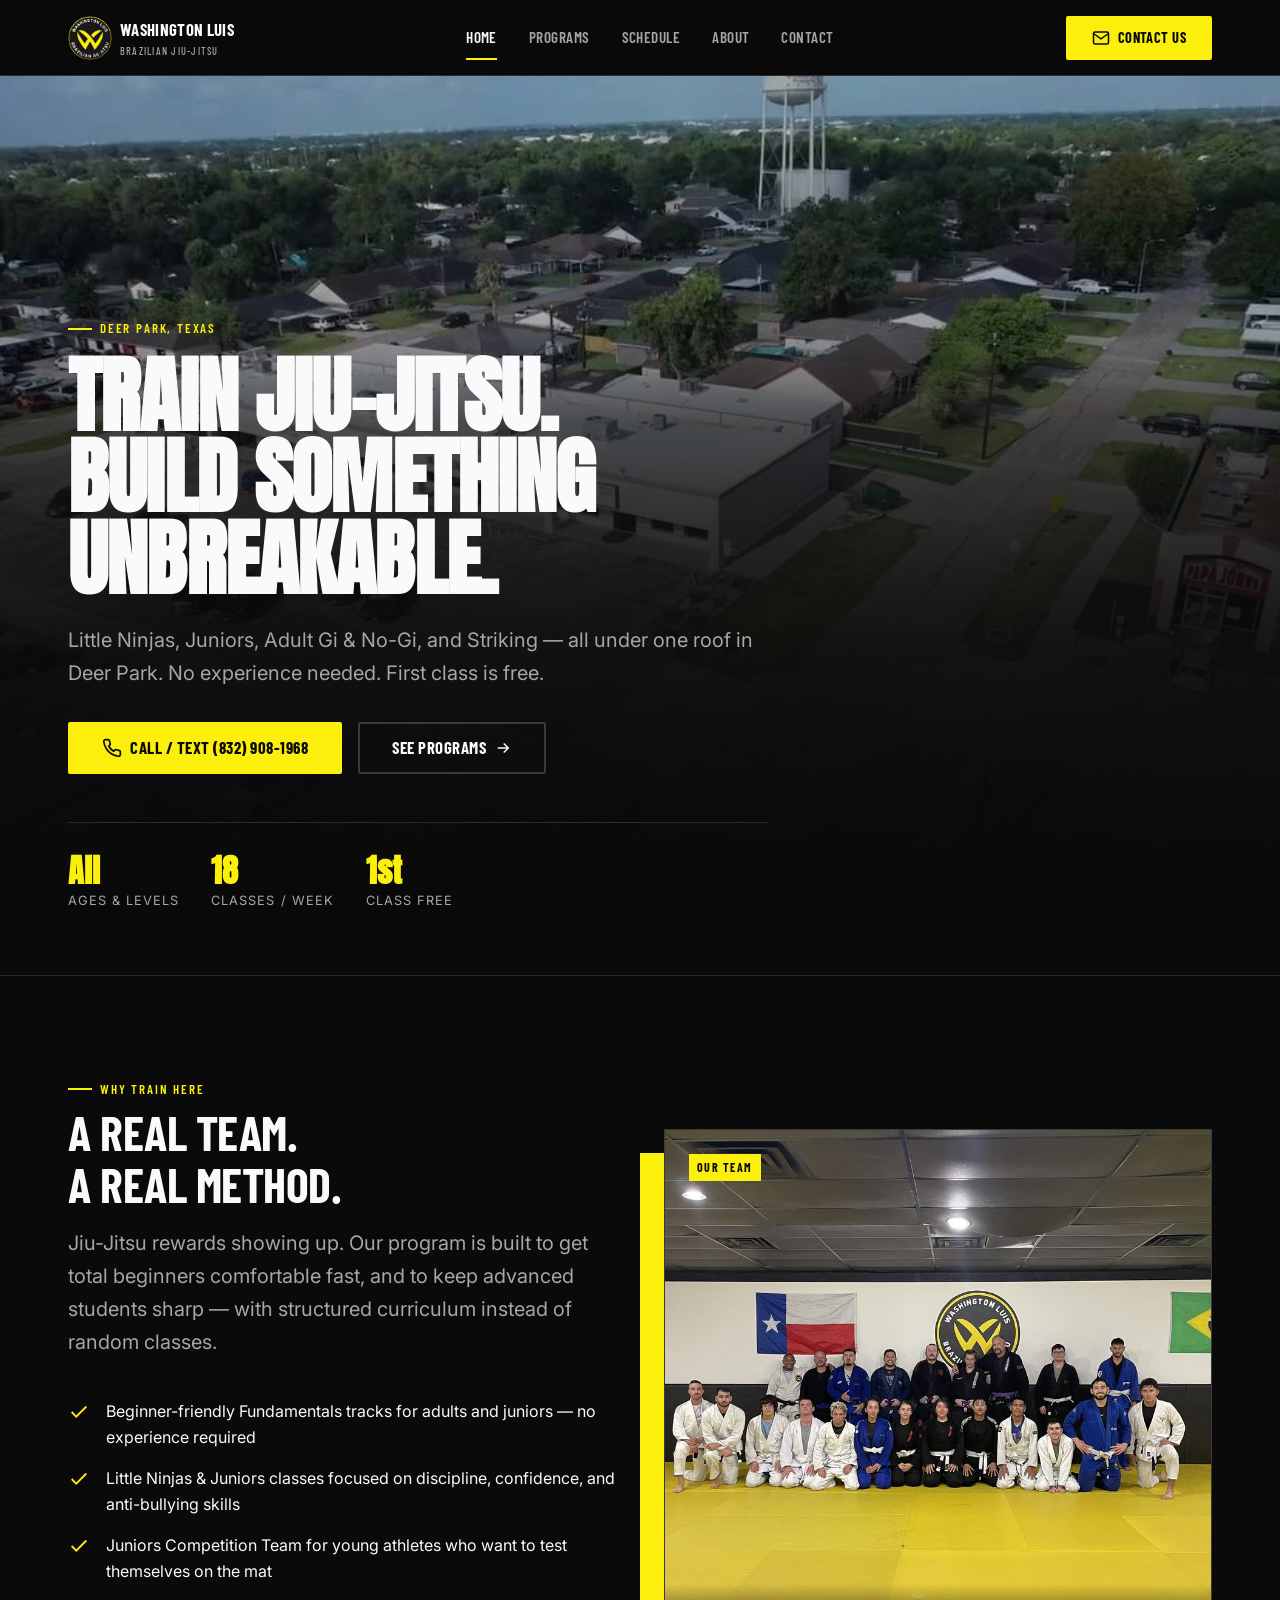
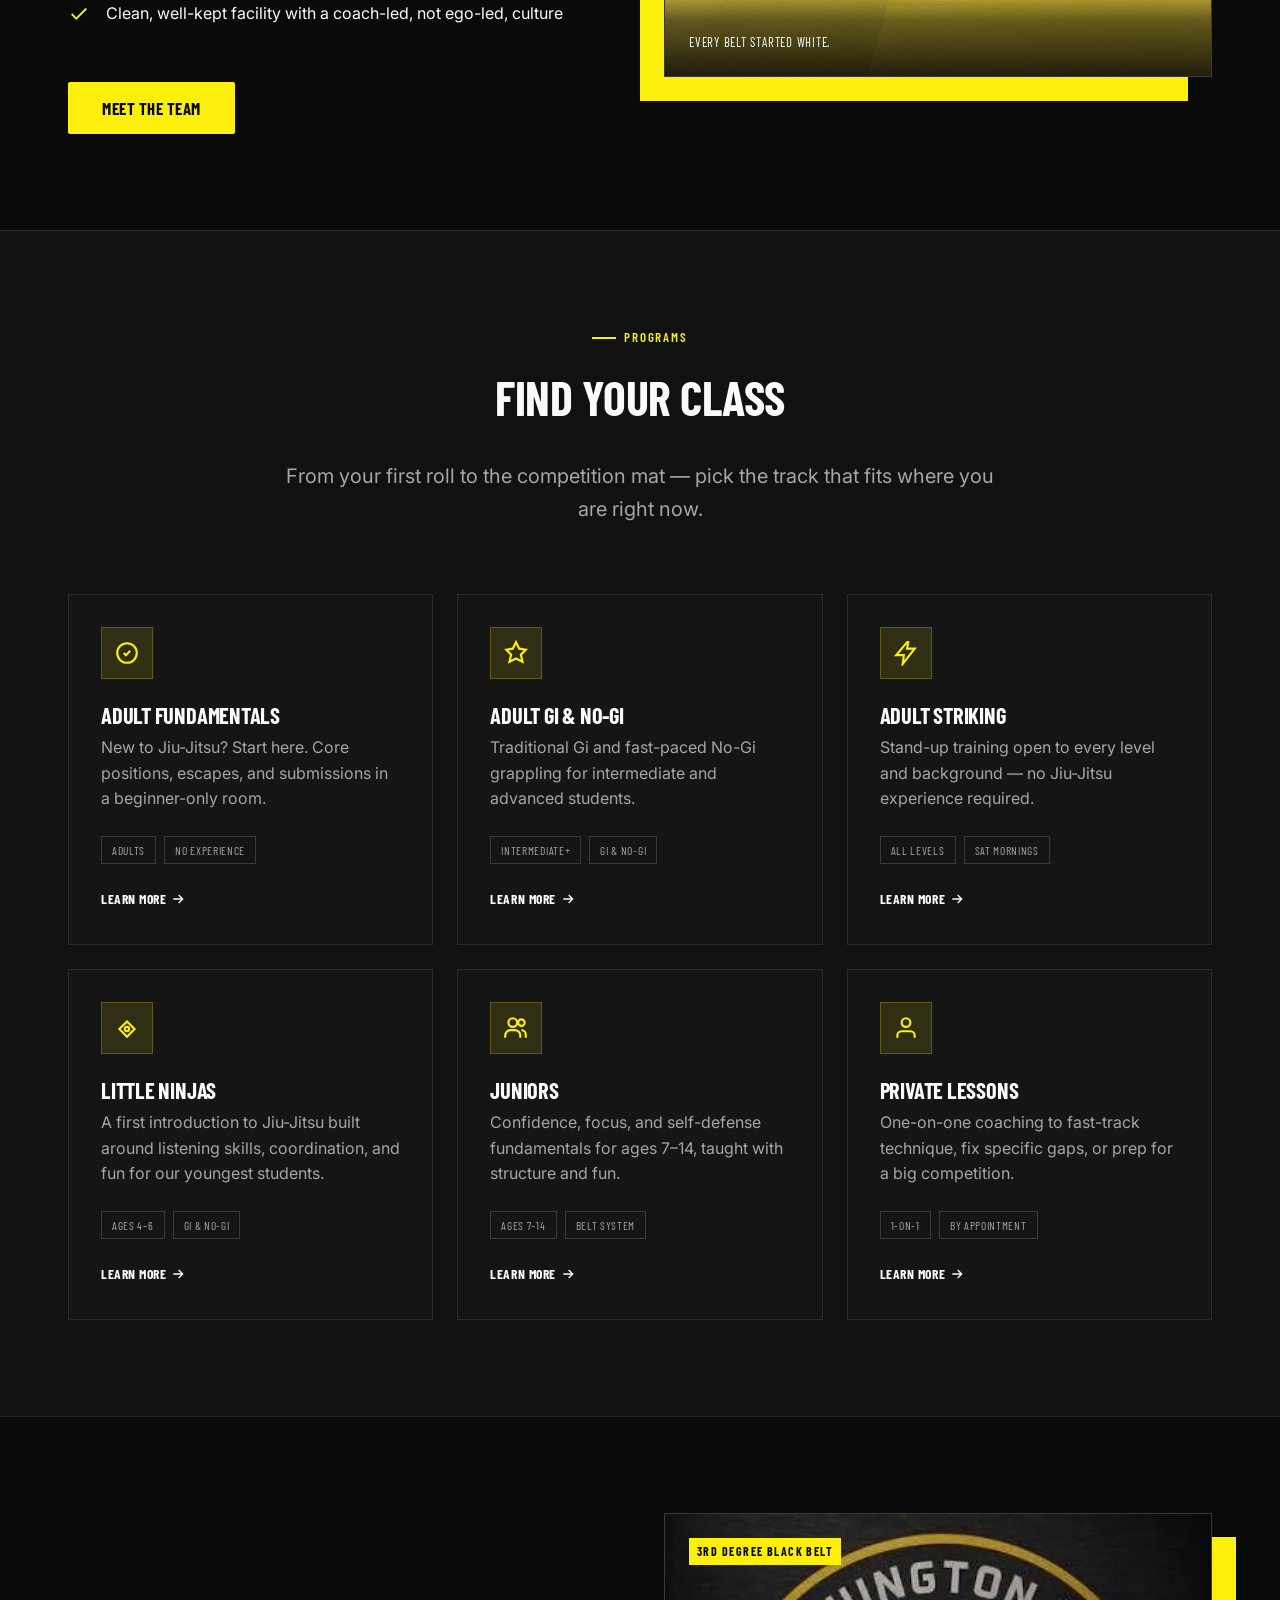
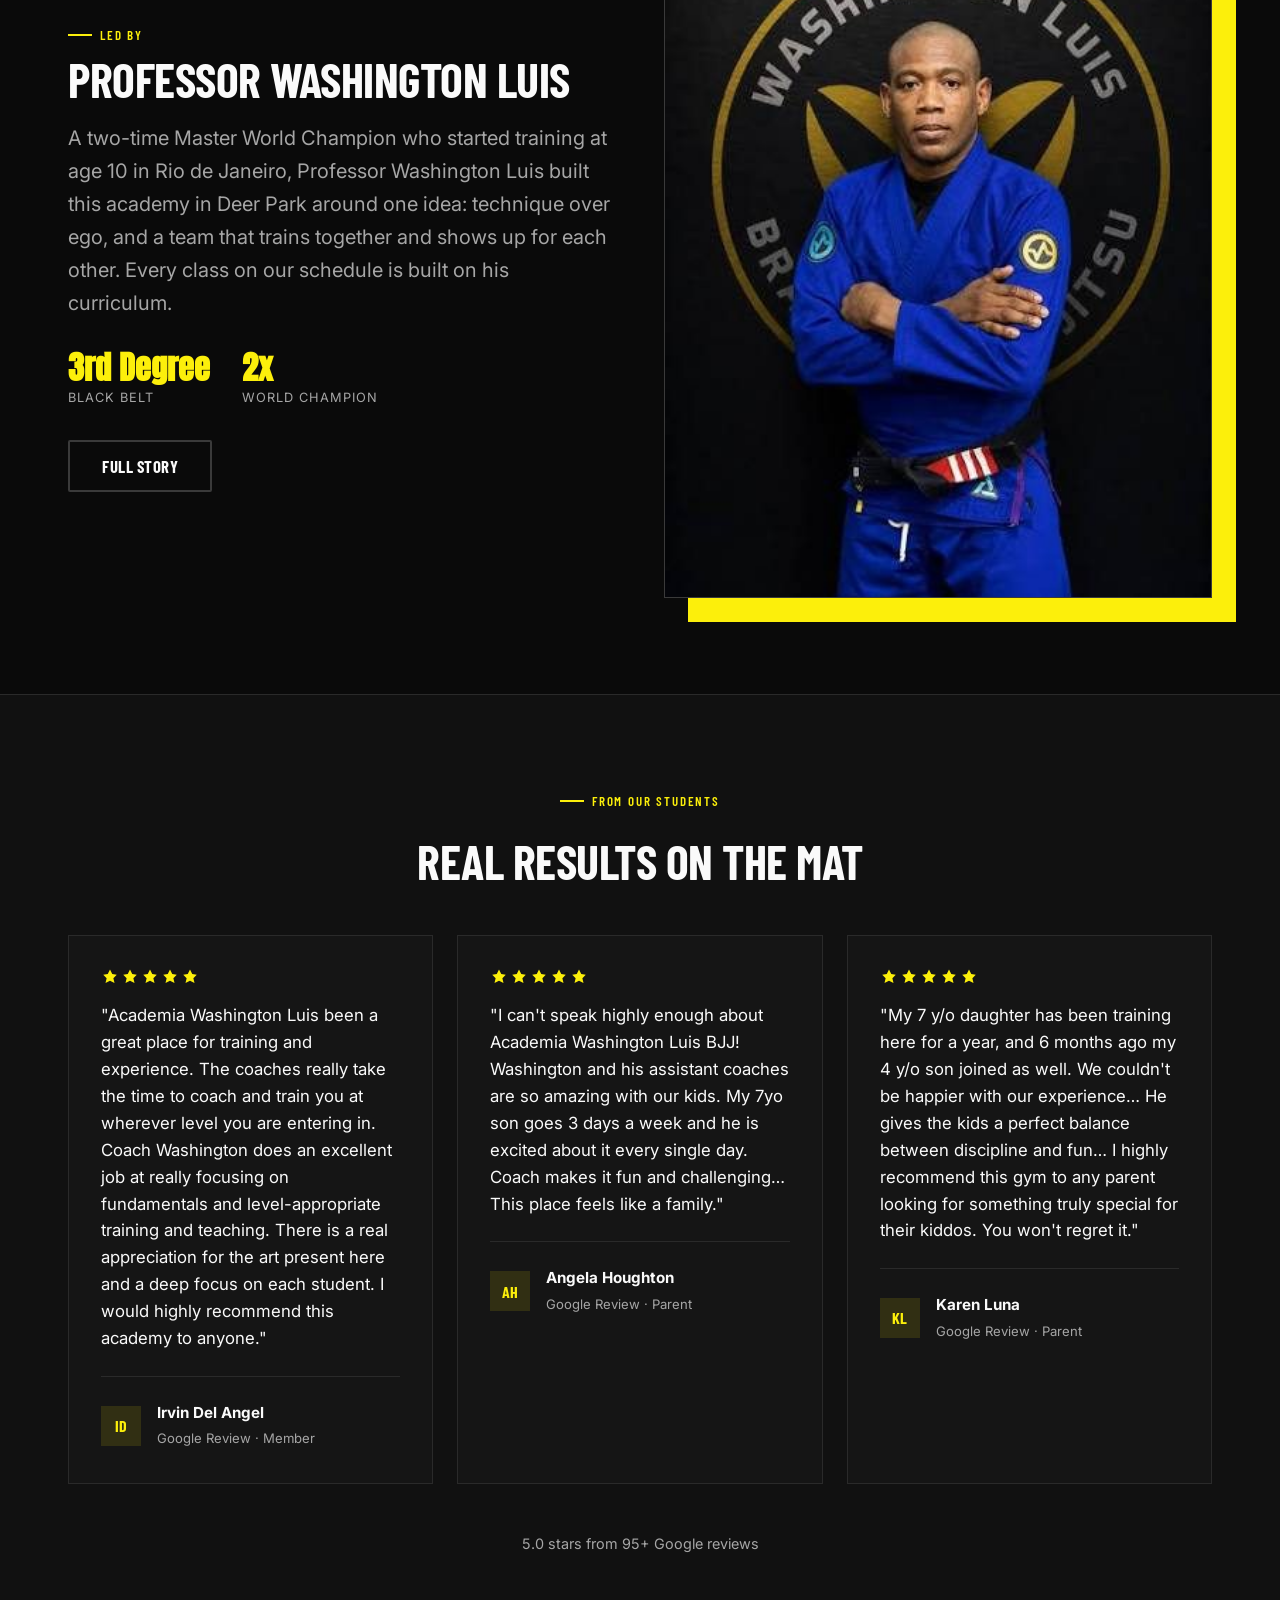
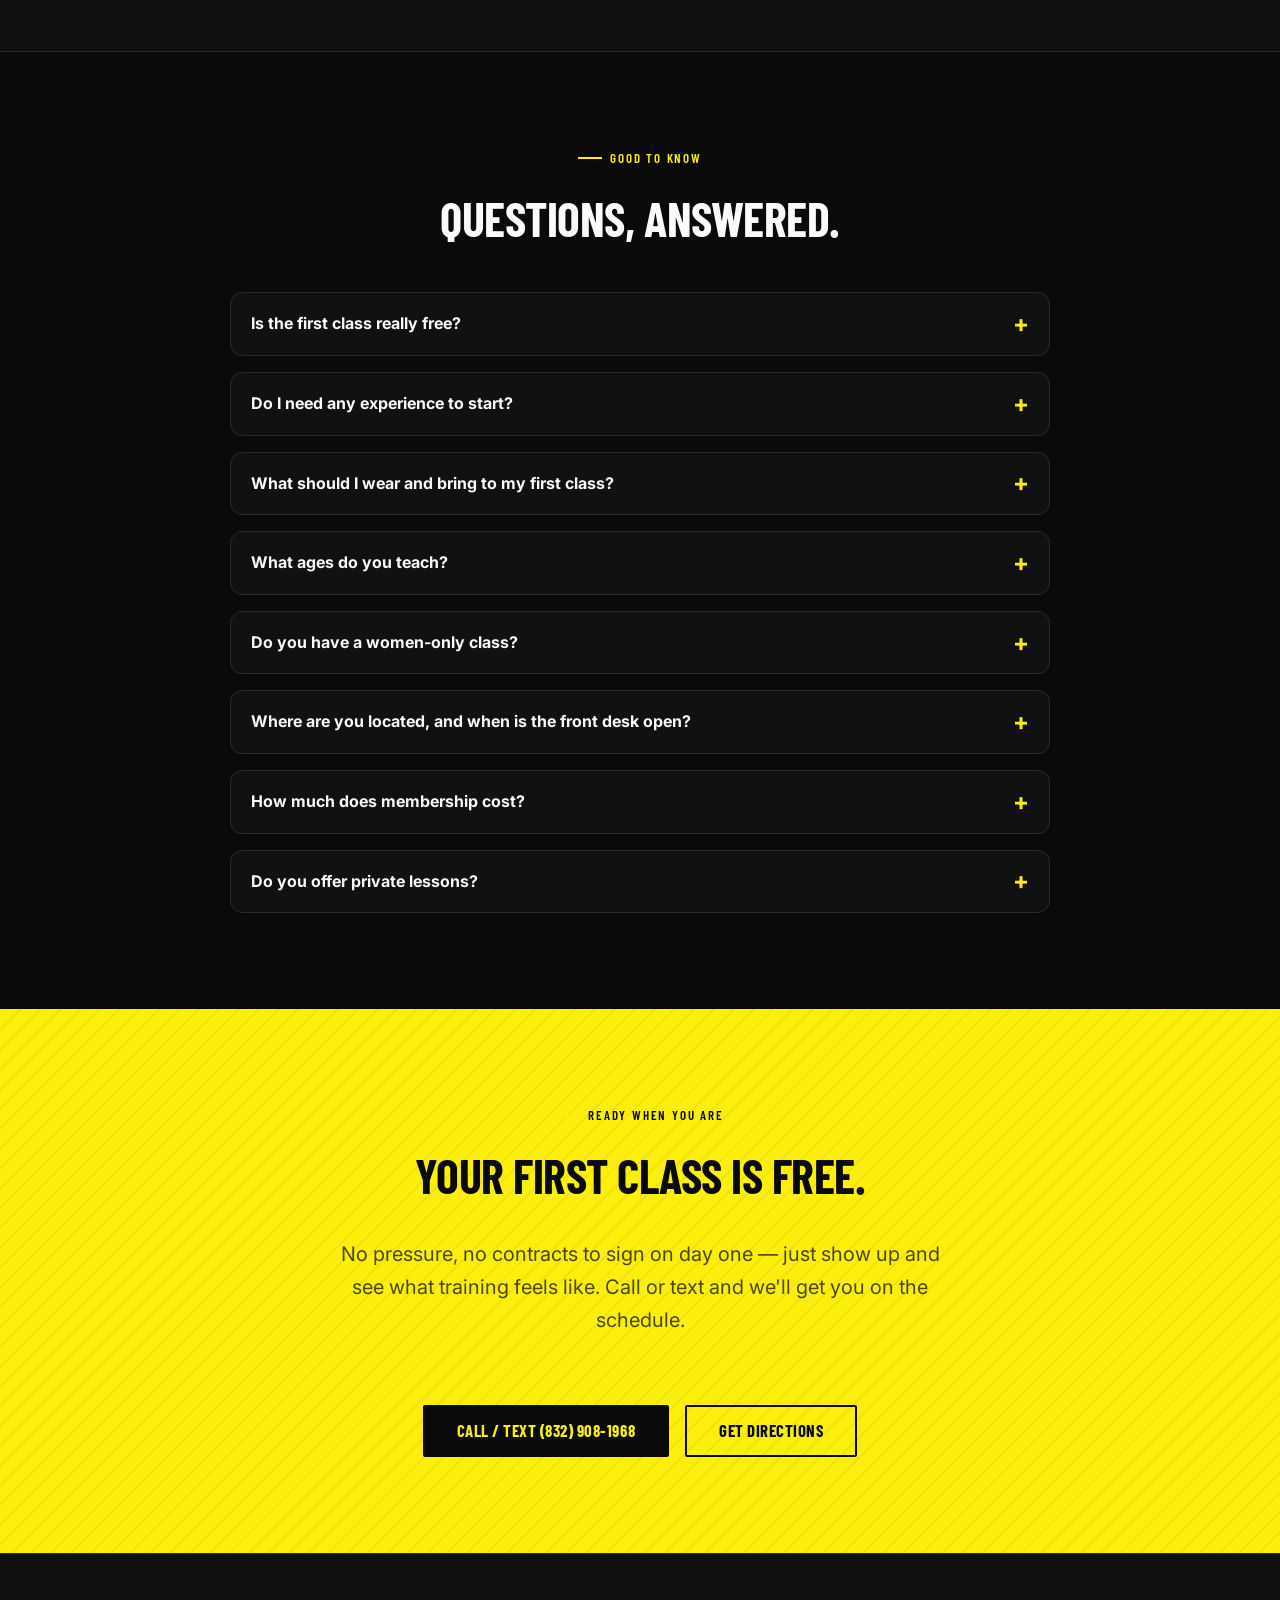
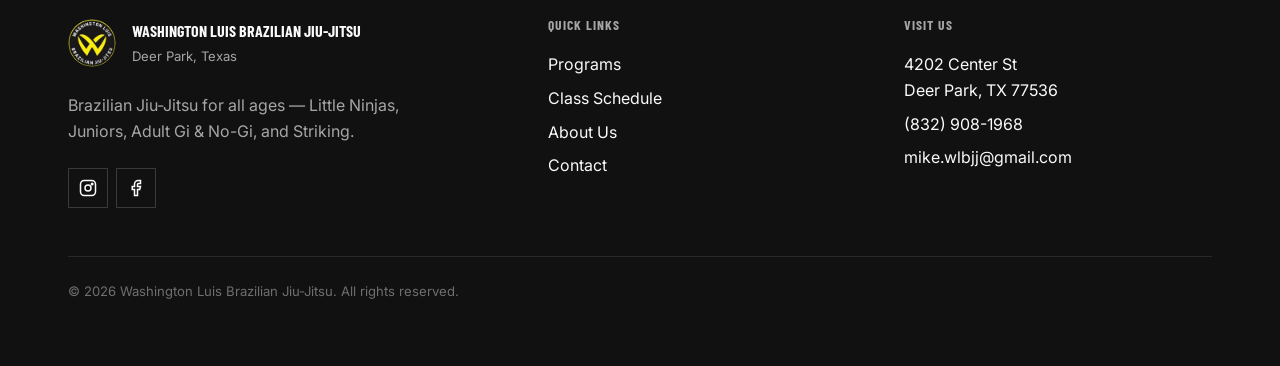
==== commit 9f731f60: "FAQ: add space between heading and first question Co-Authored-By: Claude Sonnet 5.5 <noreply@anthrop" ====
--- a/index.html
+++ b/index.html
@@ -20,7 +20,7 @@
 <link rel="manifest" href="site.webmanifest">
 <link rel="preconnect" href="https://fonts.googleapis.com">
 <link rel="preconnect" href="https://fonts.gstatic.com" crossorigin>
-<link rel="stylesheet" href="css/styles.css?v=21">
+<link rel="stylesheet" href="css/styles.css?v=22">
 <script type="application/ld+json">
 {
   "@context": "https://schema.org",
--- a/css/styles.css
+++ b/css/styles.css
@@ -1041,7 +1041,7 @@
 .skip-link:focus { top: var(--space-3); }
 
 /* FAQ (home page) */
-.faq { max-width: 820px; margin-inline: auto; display: grid; gap: var(--space-3); }
+.faq { max-width: 820px; margin-inline: auto; margin-top: var(--space-6); display: grid; gap: var(--space-3); }
 .faq-item { background: var(--color-bg-alt); border: 1px solid var(--color-border); border-radius: 12px; }
 .faq-item[open] { border-color: var(--color-border-strong); }
 .faq-item summary { cursor: pointer; list-style: none; padding: 18px 52px 18px 20px; font-weight: 700; position: relative; }
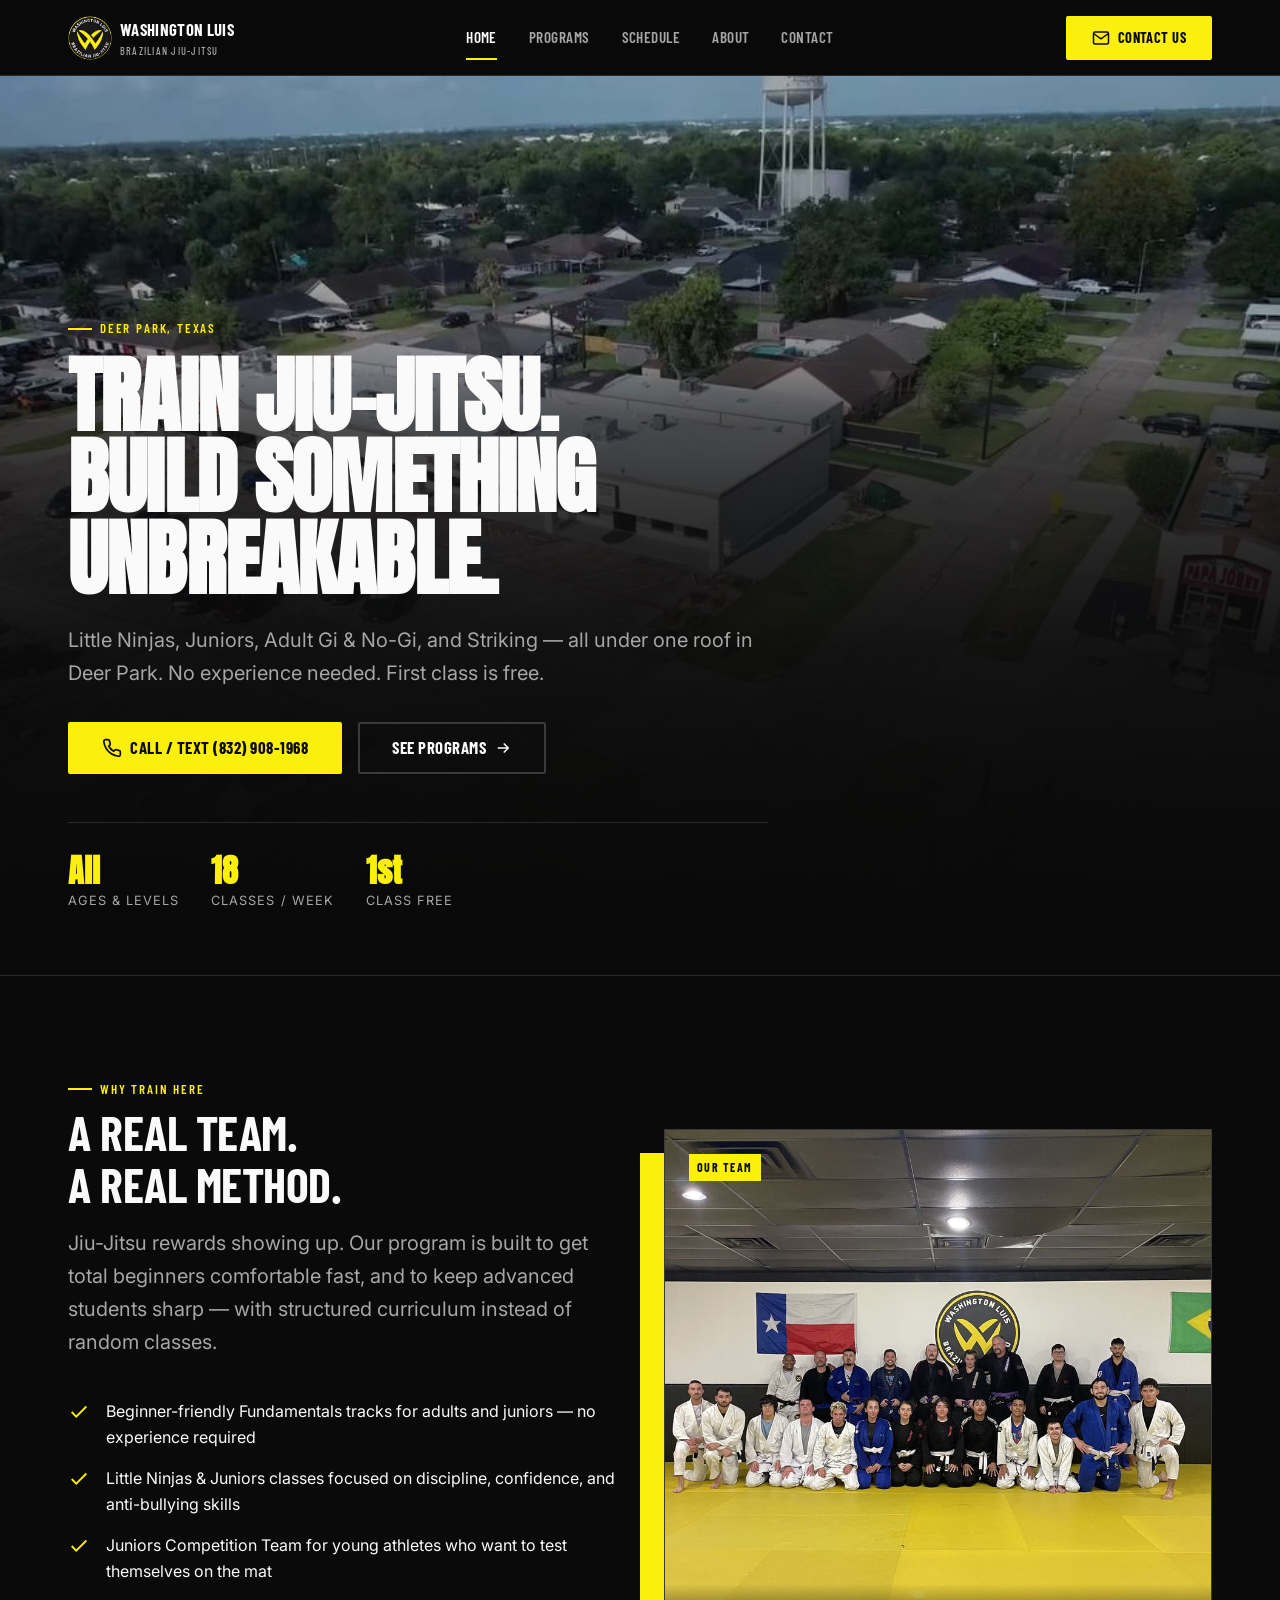
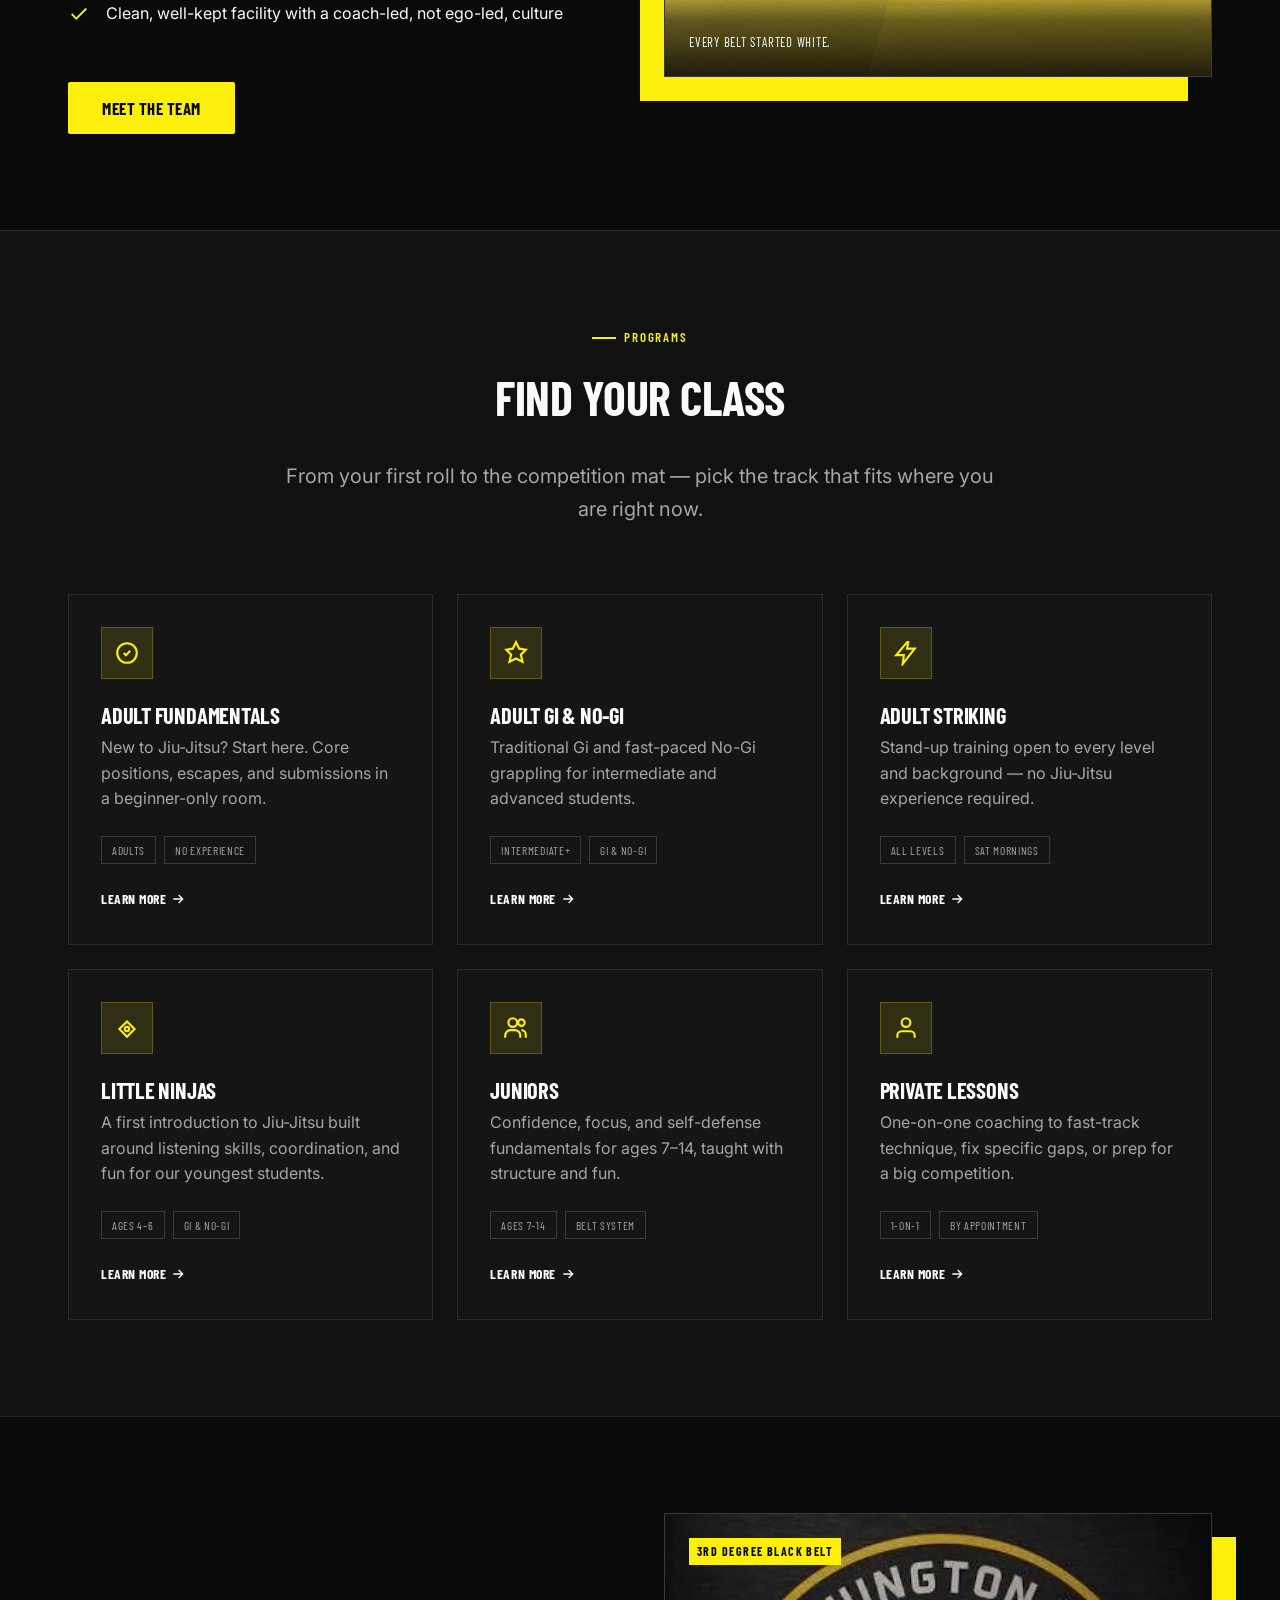
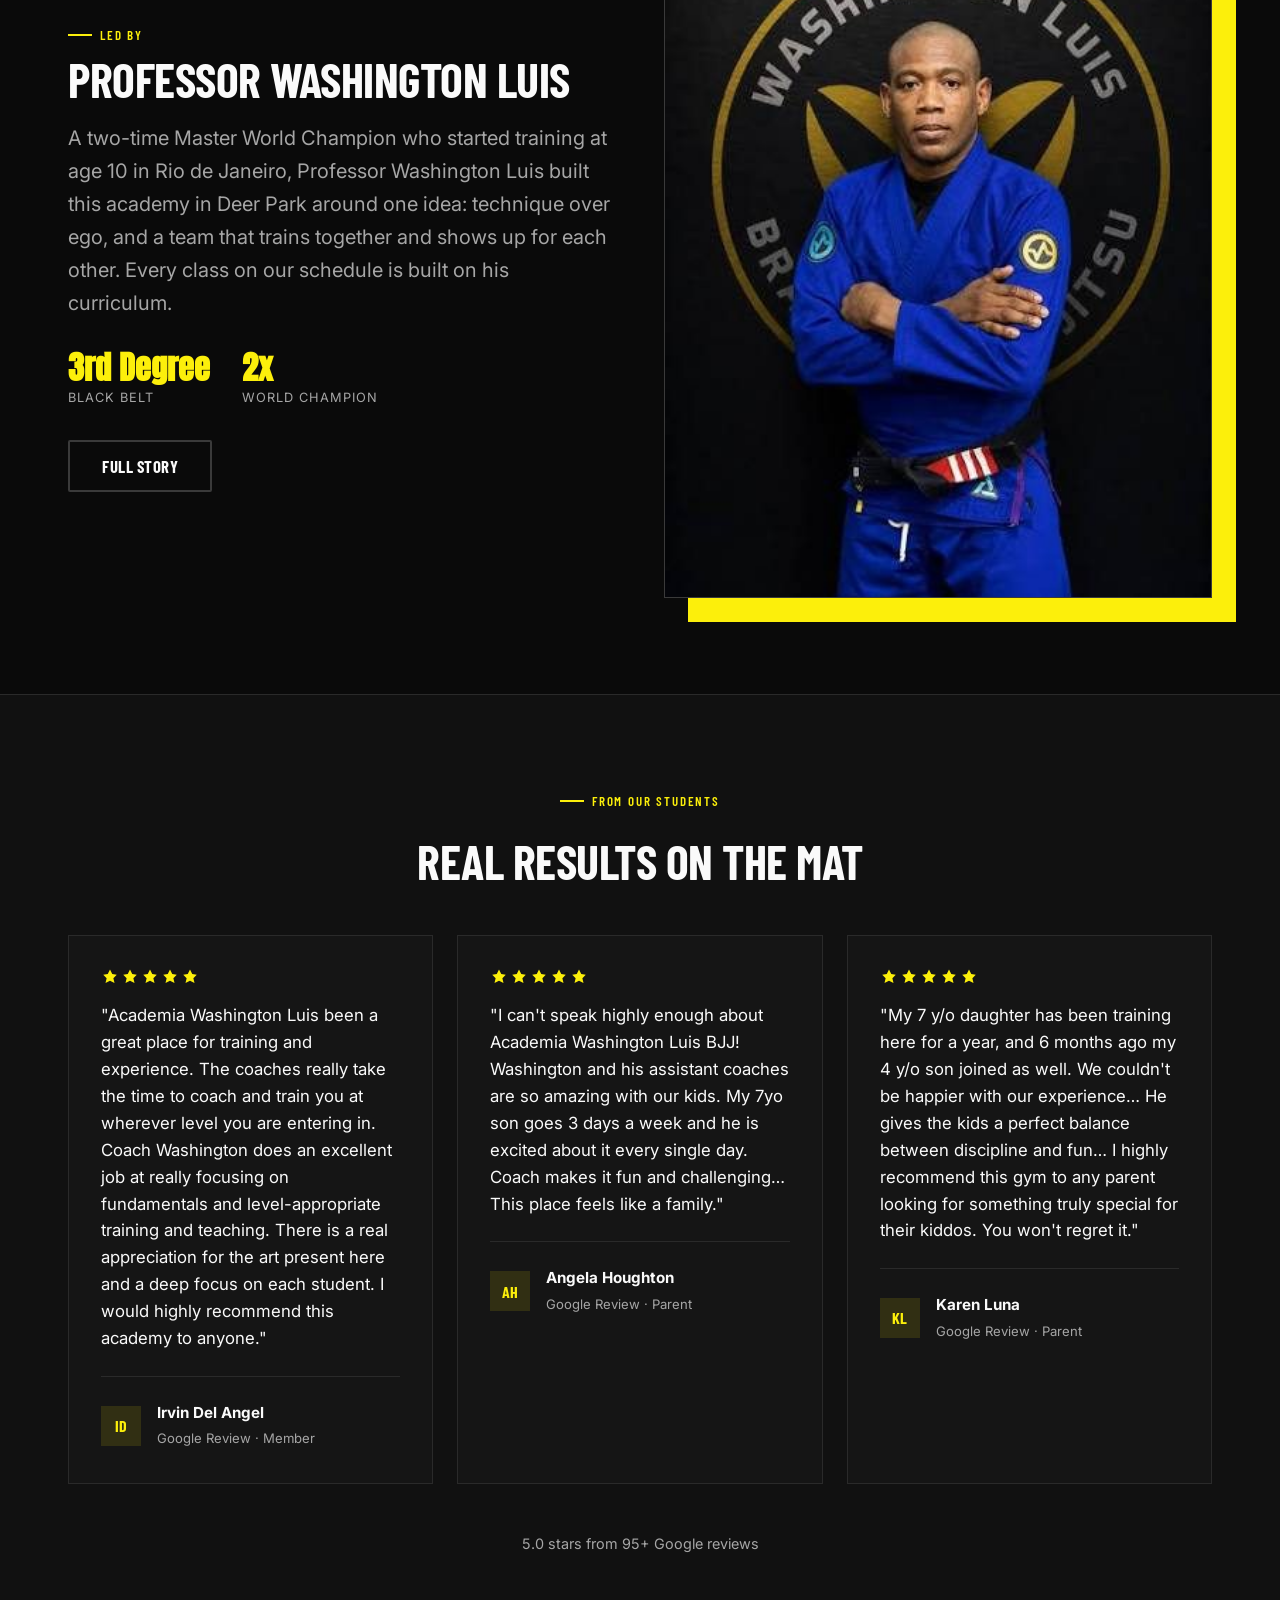
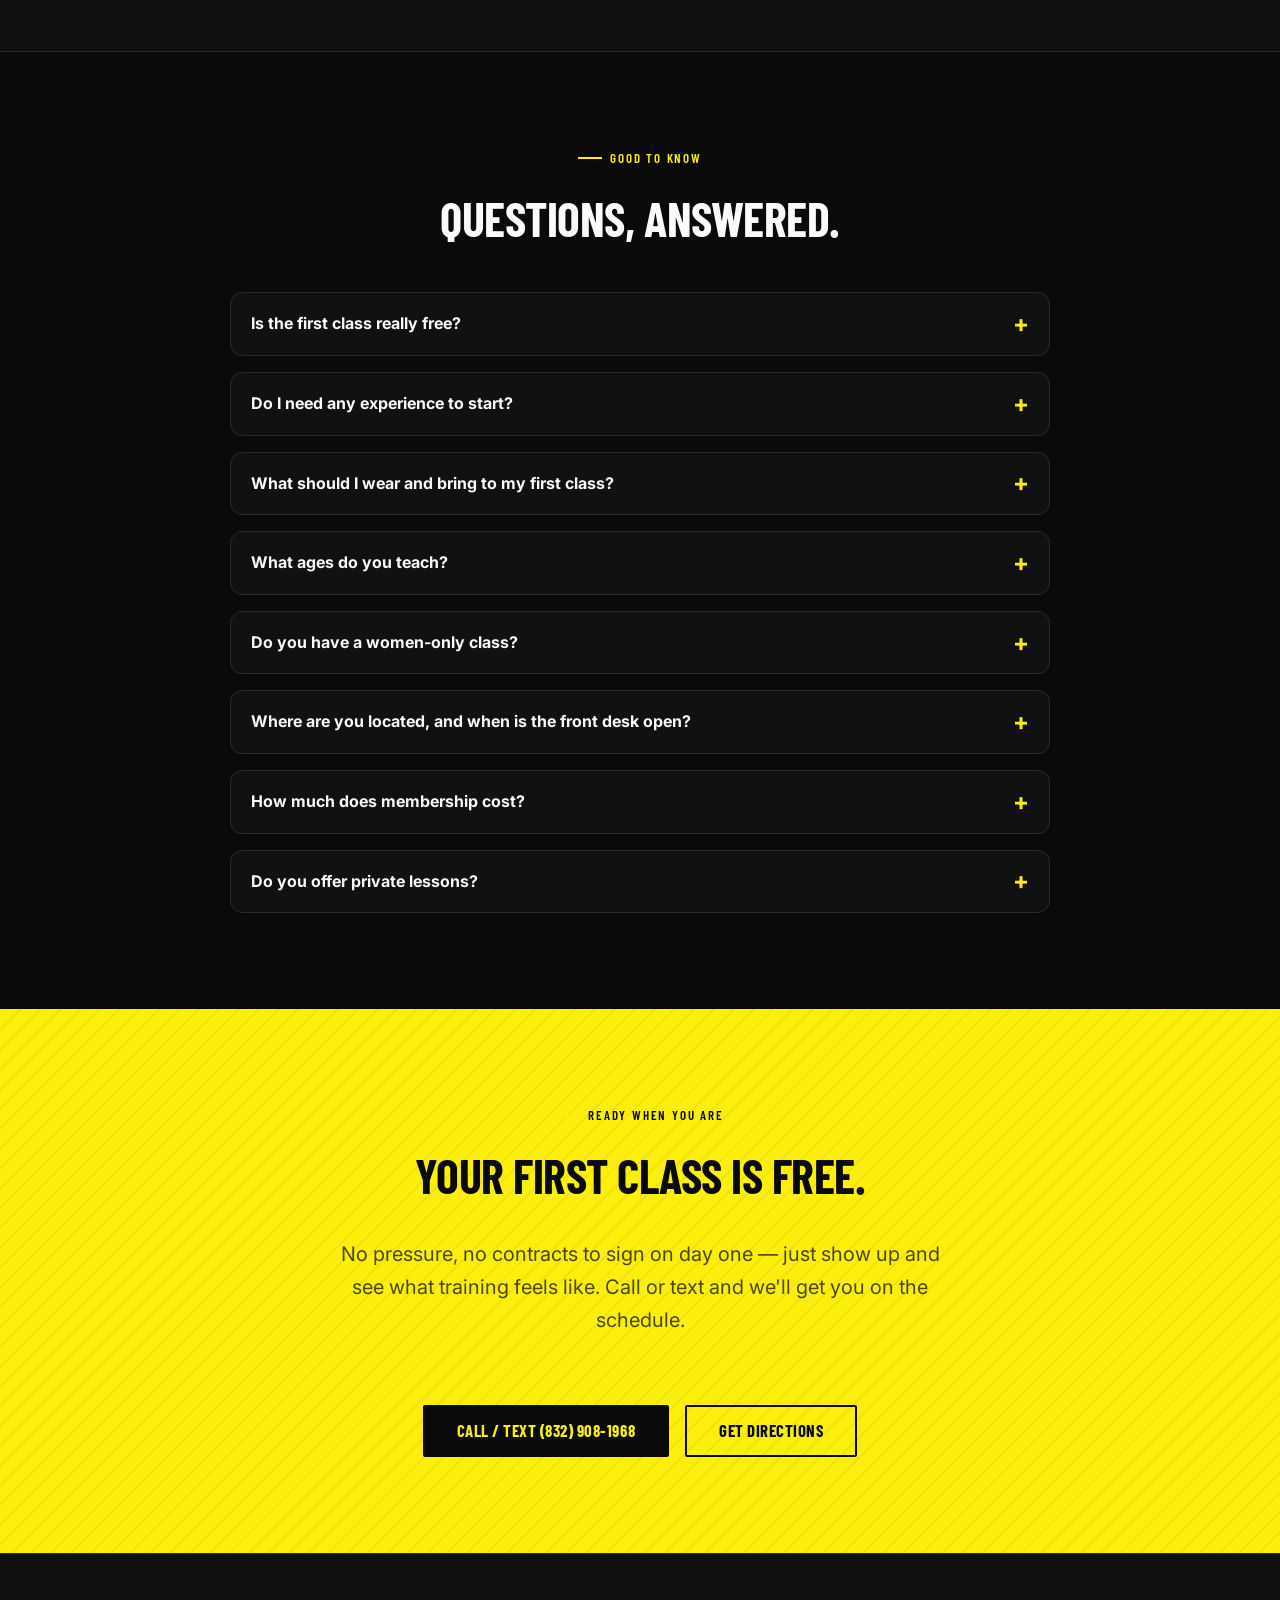
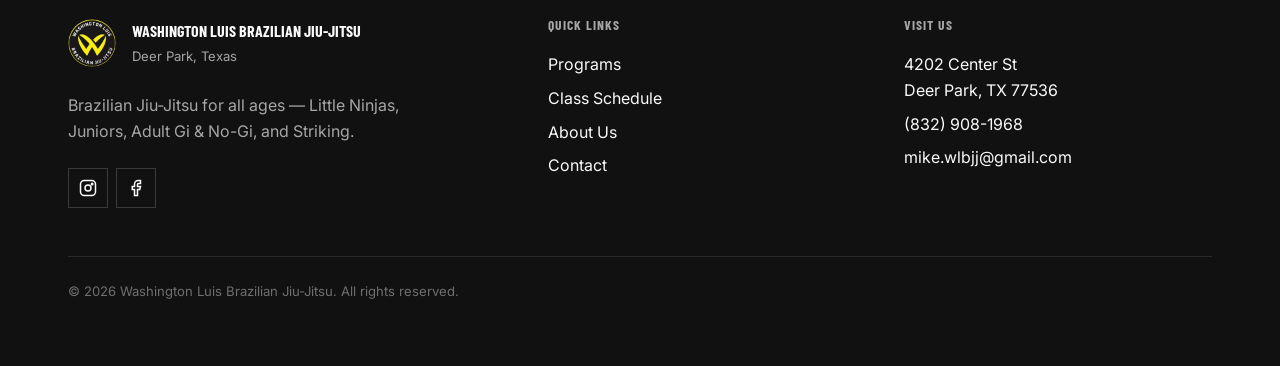
==== commit 6dfb86b2: "Fix contact page overflow on phones; shrink nav logo to 144px Co-Authored-By: Claude Sonnet 5.5 <nor" ====
--- a/index.html
+++ b/index.html
@@ -20,7 +20,7 @@
 <link rel="manifest" href="site.webmanifest">
 <link rel="preconnect" href="https://fonts.googleapis.com">
 <link rel="preconnect" href="https://fonts.gstatic.com" crossorigin>
-<link rel="stylesheet" href="css/styles.css?v=22">
+<link rel="stylesheet" href="css/styles.css?v=23">
 <script type="application/ld+json">
 {
   "@context": "https://schema.org",
--- a/css/styles.css
+++ b/css/styles.css
@@ -1058,3 +1058,8 @@
   .contact-split > div > .card-grid { flex: 1; margin-top: 0; }
   .contact-split > div > form { flex: 1; }
 }
+
+/* Contact page, phone/tablet: let the single column shrink so the dropdown's longest option can't widen it past the screen */
+@media (max-width: 1023px) {
+  .contact-split { grid-template-columns: minmax(0, 1fr); }
+}
